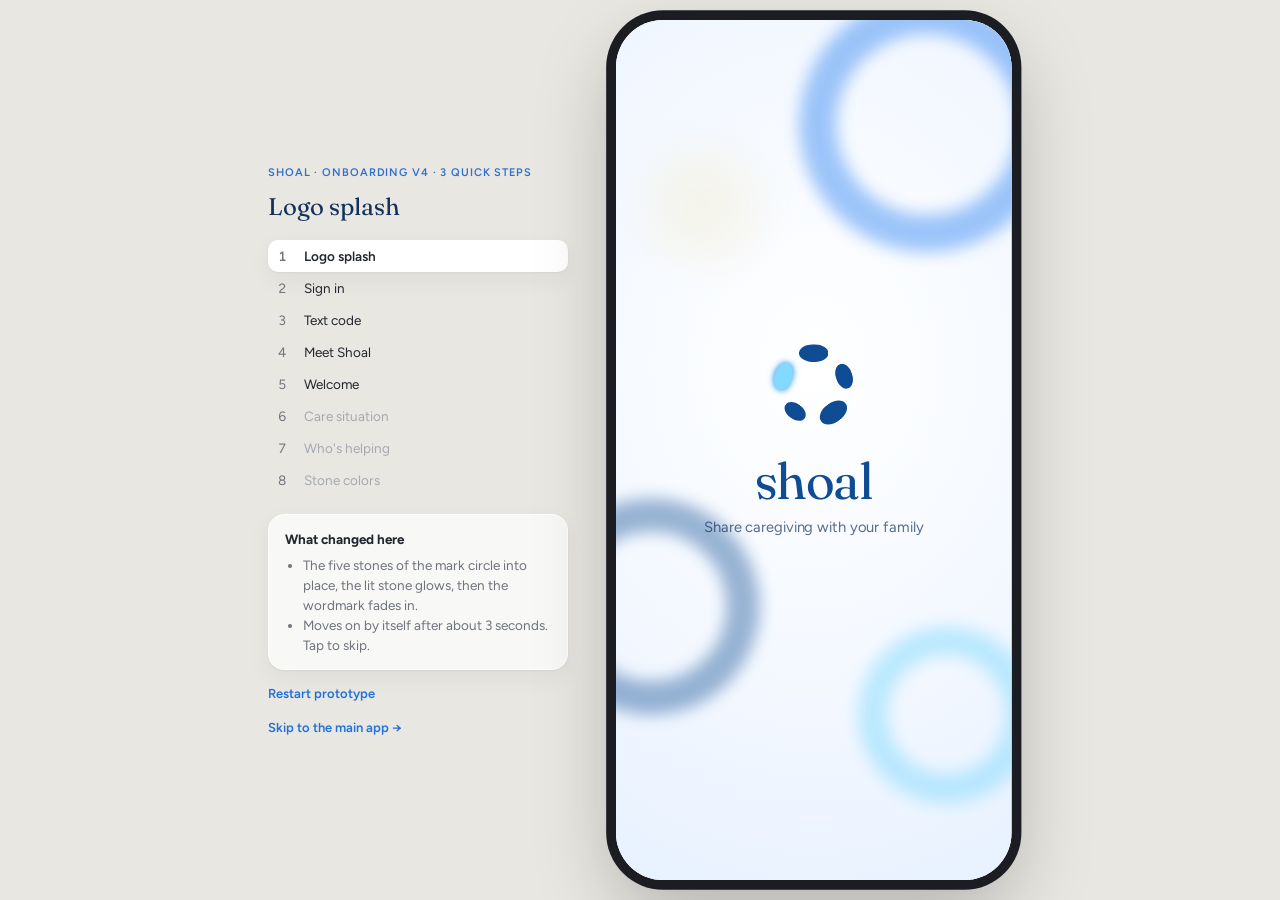
==== index.html @ e831f319 "Micro-interactions: liquid tab blob, directional tab slides, swipe right to finish a task, springy s" ====
<!doctype html>
<html lang="en">
<head>
<meta charset="utf-8">
<meta name="viewport" content="width=device-width, initial-scale=1, viewport-fit=cover">
<title>Shoal</title>
<meta name="description" content="Shoal: a shared caregiving plan for families. Clickable prototype.">
<meta name="theme-color" content="#13315d">
<link rel="icon" type="image/svg+xml" href="assets/brand/mark-lit.svg">
<link rel="preconnect" href="https://fonts.googleapis.com">
<link rel="preconnect" href="https://fonts.gstatic.com" crossorigin>
<link href="https://fonts.googleapis.com/css2?family=Figtree:wght@400;500;600;700&family=Fraunces:ital,opsz,wght,SOFT,WONK@0,9..144,300..400,0,1;1,9..144,300..400,0,1&display=swap" rel="stylesheet">
<link rel="stylesheet" href="styles.css">
</head>
<body>
  <div class="stage">
    <aside class="notes" id="notes"></aside>
    <div class="phone-wrap" id="phoneWrap">
      <div class="phone" id="phone">
        <div class="glow" aria-hidden="true">
          <img class="glow-top" src="assets/glow-top.svg" alt="">
          <img class="glow-bottom" src="assets/glow-bottom.svg" alt="">
        </div>
        <div class="statusbar" aria-hidden="true">
          <span class="time">9:41</span>
          <img src="assets/status.svg" alt="">
        </div>
        <main id="screen" class="screen"></main>
        <div id="sheet" class="sheet-layer"></div>
        <div id="tour" class="tour-layer"></div>
        <div id="toast" class="toast" role="status"></div>
      </div>
    </div>
  </div>
  <script src="app.js"></script>
  <script src="main-app.js"></script>
  <script src="start.js"></script>
  <script src="roles.js"></script>
  <script src="invite.js"></script>
  <script src="people.js"></script>
  <script src="colors.js"></script>
  <script src="kit.js"></script>
  <script src="home.js"></script>
  <script src="motion.js"></script>
  <script src="tour.js"></script>
</body>
</html>
---- styles.css ----
:root {
  --navy: #13315d;
  --muted: #6e737c;
  --ink: #22262e;
  --blue: #2070d9;
  --blue-label: #2f6fcb;
  --blue-tint: rgba(32, 112, 217, 0.1);
  --blue-track: rgba(32, 112, 217, 0.18);
  --line: rgba(227, 225, 220, 0.8);
  --dash: #b9c2cc;
  --amber: #c98a1b;
  --amber-tint: rgba(232, 170, 60, 0.14);
  --alert: #c4442f;
  --alert-tint: rgba(196, 68, 47, 0.1);
  --thanks: #7357c4;
  --focus: 0 0 0 3px rgba(32, 112, 217, 0.35);
  --card-shadow: 0 8px 24px rgba(33, 38, 46, 0.05), 0 1px 2px rgba(33, 38, 46, 0.05);
  --chip-shadow: 0 8px 24px -4px rgba(33, 38, 46, 0.05), 0 1px 2px rgba(33, 38, 46, 0.05);
  --btn-shadow: 0 6px 8px rgba(32, 112, 217, 0.28);
  --check-shadow: 0 6px 16px -4px rgba(32, 112, 217, 0.28);
}

* { box-sizing: border-box; }
html, body { margin: 0; height: 100%; }
body {
  font-family: "Figtree", system-ui, sans-serif;
  color: var(--ink);
  background: #e9e7e2;
  -webkit-font-smoothing: antialiased;
}
button { font: inherit; color: inherit; background: none; border: 0; padding: 0; cursor: pointer; }
input { font: inherit; color: inherit; }

/* ---------- Stage (desktop frame + notes) ---------- */
.stage {
  min-height: 100%;
  display: flex;
  align-items: center;
  justify-content: center;
  gap: 48px;
  padding: 20px;
}
.phone-wrap { flex: none; }
.phone {
  position: relative;
  width: 402px;
  height: 874px;
  border-radius: 48px;
  overflow: hidden;
  transform-origin: top left;
  background:
    linear-gradient(180deg, #ecf4ff 0%, #fbf7f0 19.231%, #ffffff 65.385%, #f0f7ff 100%),
    linear-gradient(180deg, #f7f6f3 0%, #efeeea 100%);
  box-shadow: 0 0 0 10px #1b1d22, 0 30px 80px rgba(0, 0, 0, 0.25);
}
.notes {
  width: 300px;
  font-size: 13.5px;
  line-height: 20px;
  color: var(--muted);
}
.notes h2 {
  font-family: "Fraunces", serif;
  font-variation-settings: "SOFT" 0, "WONK" 1;
  font-weight: 400;
  color: var(--navy);
  font-size: 24px;
  line-height: 30px;
  margin: 0 0 4px;
}
.notes .eyebrow { margin-top: 0; }
.notes ol { padding: 0; margin: 18px 0; list-style: none; counter-reset: s; }
.notes li { counter-increment: s; }
.notes li button {
  display: flex; gap: 10px; width: 100%; text-align: left;
  padding: 6px 10px; border-radius: 10px; color: var(--ink);
}
.notes li button::before { content: counter(s); color: var(--muted); width: 16px; font-variant-numeric: tabular-nums; }
.notes li button:hover { background: rgba(255, 255, 255, 0.6); }
.notes li button[aria-current="true"] { background: #fff; font-weight: 600; box-shadow: var(--card-shadow); }
.notes li button:disabled { color: #a5a9b0; cursor: default; }
.notes .why {
  background: rgba(255, 255, 255, 0.7);
  border: 1px solid #fff;
  border-radius: 16px;
  padding: 14px 16px;
  box-shadow: var(--card-shadow);
}
.notes .why strong { color: var(--ink); display: block; margin-bottom: 4px; }
.notes .why ul { margin: 6px 0 0; padding-left: 18px; }
.notes .reset { margin-top: 14px; color: var(--blue); font-weight: 600; font-size: 13px; }

@media (max-width: 860px) {
  .notes { display: none; }
}
@media (max-width: 500px) {
  body { background: #fff; }
  .stage { padding: 0; display: block; }
  .phone { width: 100vw; height: 100dvh; border-radius: 0; box-shadow: none; transform: none !important; }
  .phone-wrap { width: auto !important; height: auto !important; }
}

/* ---------- Phone chrome ---------- */
.glow { position: absolute; inset: 0; overflow: hidden; pointer-events: none; }
.glow img { position: absolute; width: 794px; height: 563px; }
.glow-top { left: -215px; top: -342px; }
.glow-bottom { left: -205px; top: 350px; }
.statusbar {
  position: absolute; top: 0; left: 0; right: 0; height: 48px; z-index: 5; pointer-events: none;
}
.statusbar .time { position: absolute; left: 32px; top: 16px; font-weight: 600; font-size: 16px; }
.statusbar img { position: absolute; left: 310px; top: 20px; width: 66px; height: 12.6px; }

.screen { position: absolute; inset: 0; display: flex; flex-direction: column; }
.screen.enter-fwd { animation: inR 0.42s cubic-bezier(.22, 1, .36, 1); }
.screen.enter-back { animation: inL 0.42s cubic-bezier(.22, 1, .36, 1); }
@keyframes inR { from { opacity: 0; transform: translateX(36px) scale(0.985); } }
@keyframes inL { from { opacity: 0; transform: translateX(-36px) scale(0.985); } }
/* Tabs: a shorter slide toward the tab you tapped. The tab bar itself stays put. */
.screen.enter-tabR > :not(.tabbar, .home2), .screen.enter-tabR > .home2 > :not(.tabbar) { animation: tabIn 0.4s cubic-bezier(.22, 1, .36, 1); --sx: 22px; }
.screen.enter-tabL > :not(.tabbar, .home2), .screen.enter-tabL > .home2 > :not(.tabbar) { animation: tabIn 0.4s cubic-bezier(.22, 1, .36, 1); --sx: -22px; }
@keyframes tabIn { from { opacity: 0; transform: translateX(var(--sx)); } }

.topbar { position: relative; height: 96px; flex: none; }
.topbar .back { position: absolute; left: 10px; top: 50px; width: 44px; height: 44px; }
.topbar .back img { width: 44px; height: 44px; display: block; }
.topbar .progress { position: absolute; left: 60px; top: 70px; display: flex; gap: 6px; }
.topbar .progress span { width: 26px; height: 4px; border-radius: 2px; background: var(--blue-track); transition: background 0.3s; }
.topbar .progress span.on { background: var(--blue); }
.topbar .skip { position: absolute; right: 14px; top: 48px; height: 44px; padding: 4px 6px; font-weight: 500; font-size: 14px; color: var(--muted); }

.content {
  flex: 1;
  overflow-y: auto;
  padding: 8px 24px 24px;
  scrollbar-width: none;
}
.content::-webkit-scrollbar { display: none; }
.content.no-top { padding-top: 104px; }

.footer {
  flex: none;
  padding: 12px 24px 8px;
  display: flex;
  flex-direction: column;
  align-items: center;
  background: linear-gradient(180deg, rgba(240, 247, 255, 0) 0%, rgba(240, 247, 255, 0.92) 30%);
}
.btn-primary {
  width: 100%; height: 52px; border-radius: 26px;
  background: var(--blue); color: #fff;
  font-weight: 600; font-size: 15.5px;
  filter: drop-shadow(0 6px 8px rgba(32, 112, 217, 0.28));
  transition: transform 0.12s, opacity 0.2s;
}
.btn-primary:active { transform: scale(0.98); }
.btn-primary:disabled { opacity: 0.45; filter: none; cursor: default; }
.btn-text { height: 44px; padding: 6px 12px; font-weight: 500; font-size: 14px; color: var(--muted); }

/* ---------- Type ---------- */
.eyebrow {
  font-weight: 600; font-size: 11px; letter-spacing: 0.88px; text-transform: uppercase;
  color: var(--blue-label); margin: 0 0 9px;
}
.eyebrow.grey { color: var(--muted); margin: 0; }
.title {
  font-family: "Fraunces", serif;
  font-variation-settings: "SOFT" 0, "WONK" 1;
  font-weight: 400;
  font-size: 32px; line-height: 37px; letter-spacing: -0.6px;
  text-wrap: balance;
  color: var(--navy);
  margin: 0;
}
.title.xl { font-size: 34px; line-height: 40px; letter-spacing: -0.34px; }
.sub { font-size: 15px; line-height: 22px; color: var(--muted); margin: 8px 0 18px; max-width: 34em; text-wrap: pretty; }
.sub.lock { display: flex; align-items: center; gap: 6px; }
.label { font-weight: 500; font-size: 15px; margin: 22px 0 10px; display: flex; justify-content: space-between; align-items: center; }
.label:first-child { margin-top: 4px; }
.small { font-size: 13px; line-height: 19px; color: var(--muted); }
.private { display: inline-flex; align-items: center; gap: 4px; font-size: 13px; font-weight: 500; color: var(--muted); }
.private img { width: 14px; height: 14px; }
.group-head { display: flex; justify-content: space-between; align-items: baseline; margin: 22px 0 10px; }
.group-head:first-of-type { margin-top: 4px; }
.group-head .count { font-weight: 500; font-size: 13px; color: var(--muted); }

/* ---------- Surfaces ---------- */
.card {
  background: rgba(255, 255, 255, 0.6);
  border: 1px solid #fff;
  border-radius: 22px;
  box-shadow: var(--card-shadow);
}
.card.r20 { border-radius: 20px; }

.option {
  position: relative;
  display: flex; align-items: center; gap: 12px;
  width: 100%; min-height: 70px; text-align: left;
  padding: 14px 16px 14px 17px; margin-bottom: 10px;
  background: rgba(255, 255, 255, 0.55);
  border: 1px solid #fff;
  border-radius: 18px;
  box-shadow: var(--card-shadow);
  transition: background 0.15s, border-color 0.15s;
}
.option .txt { flex: 1; }
.option .t { font-weight: 500; font-size: 15.5px; display: block; }
.option .d { font-size: 13px; color: var(--muted); display: block; margin-top: 4px; }
.option.on { background: rgba(255, 255, 255, 0.85); border: 1.5px solid var(--blue); padding: 13.5px 15.5px 13.5px 16.5px; }
.option.on .t { font-weight: 600; }
.option.tile { min-height: 56px; justify-content: center; text-align: center; padding: 10px; }
.option.tile.on { padding: 9.5px; }

.check {
  flex: none; width: 22px; height: 22px; border-radius: 11px;
  display: grid; place-items: center;
}
.check.on { background: var(--blue); box-shadow: var(--check-shadow); }
.check.on img { width: 12px; height: 10px; }
.check.off img { width: 22px; height: 22px; display: block; }

.chips { display: flex; flex-wrap: wrap; gap: 8px; }
.chip {
  display: inline-flex; align-items: center; gap: 6px;
  padding: 9px 14px; border-radius: 19px;
  background: rgba(255, 255, 255, 0.55); border: 1px solid #fff;
  box-shadow: var(--chip-shadow);
  font-weight: 500; font-size: 14px;
}
.chip.on { background: rgba(255, 255, 255, 0.85); border: 1.5px solid var(--blue); padding: 8.5px 13.5px; font-weight: 600; box-shadow: none; }
.chip.on img { width: 14px; height: 11px; }
.chip.add { background: rgba(255, 255, 255, 0.25); border: 1.2px dashed var(--dash); box-shadow: none; font-weight: 400; color: var(--muted); }
.chip.add img { width: 12px; height: 12px; }

.write-own {
  display: flex; align-items: center; gap: 10px;
  width: 100%; height: 52px; padding: 0 17px;
  background: rgba(255, 255, 255, 0.25);
  border: 1.2px dashed var(--dash);
  border-radius: 18px;
  font-size: 14.5px; color: var(--muted);
  margin-top: 10px;
}
.write-own img { width: 12px; height: 12px; }
.write-own input {
  flex: 1; border: 0; background: transparent; outline: none; font-size: 15px; color: var(--ink);
}
.write-own .go { font-weight: 600; font-size: 14px; color: var(--blue); }
.write-own.editing { border-style: solid; border-color: var(--blue); background: rgba(255, 255, 255, 0.85); }

.badge {
  display: inline-flex; align-items: center;
  padding: 6px 12px; border-radius: 16px;
  background: var(--blue-tint); color: var(--blue-label);
  font-weight: 500; font-size: 13px; white-space: nowrap;
}
.badge.caps { font-weight: 600; font-size: 11px; letter-spacing: 0.66px; text-transform: uppercase; }
.badge.amber { background: var(--amber-tint); color: #8a5a07; }

.avatar { flex: none; width: 40px; height: 40px; border-radius: 50%; border: 1.5px solid #fff; overflow: hidden; background: #dfe8f3; display: grid; place-items: center; font-weight: 600; color: var(--navy); font-size: 14px; }
.avatar img { width: 100%; height: 100%; object-fit: cover; display: block; }
.avatar.s36 { width: 36px; height: 36px; }
.avatar.s20 { width: 20px; height: 20px; border-width: 1px; font-size: 9px; }

.stone { display: block; width: 28px; height: 22px; margin: -5px -5px; }

/* ---------- Welcome ---------- */
.hero { padding: 12px 6px 30px; margin: 26px 0 30px; position: relative; }
.jars-illus { position: relative; display: flex; justify-content: center; margin: 0 auto; }
.jars-illus .glassbox .gem { animation: none; }

.path {
  position: relative; display: flex; align-items: center; gap: 16px;
  width: 100%; min-height: 96px; padding: 18px 44px 18px 16px; text-align: left;
  border-radius: 22px; box-shadow: var(--card-shadow);
  background: rgba(255, 255, 255, 0.6); border: 1px solid #fff;
  margin-bottom: 14px;
}
.path.rec { background: rgba(255, 255, 255, 0.85); border: 1.5px solid #c1dfff; }
.path .ico { flex: none; width: 44px; height: 44px; border-radius: 22px; background: var(--blue-tint); display: grid; place-items: center; }
.path .ico img { display: block; }
.path .t { font-weight: 600; font-size: 17px; display: block; }
.path .d { font-size: 13.5px; line-height: 19px; color: var(--muted); display: block; margin-top: 4px; }
.path .chev { position: absolute; right: 22px; top: 50%; margin-top: -6px; width: 7px; height: 12px; }
.path-badge { position: absolute; left: 20px; top: -11px; z-index: 1; background: var(--blue); color: #fff; padding: 5px 10px; box-shadow: 0 2px 6px rgba(32, 112, 217, 0.25); }
.foot-note { text-align: center; margin-top: 44px; }
.skip-onboarding { display: block; margin: 10px auto 0; padding: 6px 12px; font-size: 12px; font-weight: 500; color: var(--muted); text-decoration: underline; text-underline-offset: 2px; }

/* ---------- Task checklist ---------- */
.list { padding: 0 16px 0 15px; }
.row {
  display: flex; align-items: center; gap: 12px; width: 100%; text-align: left;
  padding: 12px 0 12px; min-height: 48px; position: relative;
}
.row + .row::before { content: ""; position: absolute; left: 34px; right: 0; top: 0; height: 1px; background: var(--line); }
.row .name { flex: 1; font-weight: 500; font-size: 15px; }
.row.on .name { font-weight: 600; }
.row .tag { display: block; font-size: 12px; font-weight: 500; color: var(--blue-label); margin-top: 2px; }
.weight {
  display: inline-flex; align-items: center; gap: 3px;
  padding: 4px 8px; border-radius: 10px; background: rgba(110, 115, 124, 0.08);
  font-size: 11.5px; font-weight: 600; color: var(--muted);
}
.weight i { width: 5px; height: 5px; border-radius: 3px; background: var(--dash); display: block; }
.weight i.f { background: var(--navy); }
.collapsed { display: flex; justify-content: space-between; align-items: center; width: 100%; height: 48px; padding: 0 17px 0 15px; font-weight: 500; font-size: 15px; color: var(--muted); text-align: left; }
.collapsed img { width: 7px; height: 12px; transition: transform 0.2s; }
.pebble-note { display: flex; gap: 12px; align-items: center; padding: 12px 14px; margin-bottom: 4px; }
.pebble-note img { width: 36px; height: 36px; flex: none; }

/* condition */
.cond-name { display: flex; align-items: center; gap: 10px; padding: 0 16px; height: 56px; margin-bottom: 4px; }
.cond-name input { flex: 1; border: 0; background: transparent; outline: none; font-size: 16px; font-weight: 600; }
.cond-name span { font-size: 13px; color: var(--muted); }

/* ---------- Dates ---------- */
.date-row { display: flex; align-items: center; gap: 10px; width: 100%; text-align: left; padding: 15px 18px; min-height: 72px; position: relative; }
.date-row + .date-row::before { content: ""; position: absolute; left: 18px; right: 18px; top: 0; height: 1px; background: var(--line); }
.date-row .main { flex: 1; min-width: 0; }
.date-row .n { font-weight: 600; font-size: 15.5px; display: block; }
.date-row .m { font-size: 13px; color: var(--muted); display: flex; align-items: center; gap: 6px; margin-top: 6px; }
.date-row .chev { width: 7px; height: 12px; }
.info { display: flex; gap: 10px; padding: 14px 18px; align-items: flex-start; }
.info img { width: 14px; height: 14px; margin-top: 3px; flex: none; }

/* ---------- People ---------- */
.person { display: flex; align-items: center; gap: 14px; padding: 13px 16px 13px 15px; position: relative; }
.person + .person::before { content: ""; position: absolute; left: 69px; right: 16px; top: 0; height: 1px; background: var(--line); }
.person .main { flex: 1; }
.person .n { font-weight: 600; font-size: 15.5px; display: block; }
.person .m { font-size: 13px; color: var(--muted); display: block; margin-top: 4px; }
.seg { display: inline-flex; background: rgba(110, 115, 124, 0.1); border-radius: 12px; padding: 2px; }
.seg button { padding: 5px 10px; border-radius: 10px; font-size: 12.5px; font-weight: 600; color: var(--muted); }
.seg button.on { background: #fff; color: var(--ink); box-shadow: 0 1px 2px rgba(0,0,0,.08); }

/* ---------- Calendar connect ---------- */
.cal-opt { display: flex; align-items: center; gap: 14px; width: 100%; text-align: left; padding: 15px 18px; position: relative; }
.cal-opt + .cal-opt::before { content: ""; position: absolute; left: 18px; right: 18px; top: 0; height: 1px; background: var(--line); }
.cal-opt .ic { flex: none; width: 40px; height: 40px; border-radius: 10px; background: #fff; box-shadow: 0 1px 3px rgba(33, 38, 46, 0.12); display: grid; place-items: center; }
.cal-opt .ic img { width: 26px; height: 26px; object-fit: contain; }
.cal-opt .main { flex: 1; }
.cal-opt .n { font-weight: 600; font-size: 15.5px; display: block; }
.cal-opt .m { font-size: 13px; color: var(--muted); display: block; margin-top: 3px; }
.cal-opt .go { font-weight: 600; font-size: 14px; color: var(--blue); }
.cal-opt.on .go { color: var(--blue-label); display: inline-flex; align-items: center; gap: 4px; }

/* ---------- Availability (one day at a time) ---------- */
.day-tabs { display: grid; grid-template-columns: repeat(7, 1fr); gap: 5px; margin-bottom: 12px; }
.day-tabs button { height: 56px; border-radius: 14px; background: rgba(255, 255, 255, 0.6); box-shadow: var(--chip-shadow); display: flex; flex-direction: column; align-items: center; justify-content: center; gap: 2px; font-weight: 600; font-size: 13.5px; color: var(--ink); }
.day-tabs button small { font-size: 11.5px; font-weight: 500; color: var(--muted); }
.day-tabs button.has small { color: var(--blue-label); font-weight: 600; }
.day-tabs button.on { background: var(--navy); color: #fff; box-shadow: none; }
.day-tabs button.on small { color: rgba(255, 255, 255, 0.85); }
.focus-day { padding: 16px; }
.fd-head { display: flex; align-items: baseline; justify-content: space-between; margin-bottom: 4px; }
.fd-head b { font-family: "Fraunces", serif; font-variation-settings: "SOFT" 0, "WONK" 1; font-weight: 400; font-size: 22px; color: var(--navy); }
.fd-part { margin-top: 14px; }
.fd-part-head { display: flex; justify-content: space-between; align-items: center; font-weight: 600; font-size: 14px; margin-bottom: 8px; }
.slots { display: grid; grid-template-columns: repeat(3, 1fr); gap: 8px; }
.slot { height: 46px; border-radius: 12px; background: rgba(255, 255, 255, 0.7); border: 1.2px solid var(--line); font-size: 15px; font-weight: 600; color: var(--ink); display: flex; flex-direction: column; align-items: center; justify-content: center; font-variant-numeric: tabular-nums; }
.slot.on { background: var(--blue); border-color: var(--blue); color: #fff; box-shadow: var(--check-shadow); }
.slot.busy { color: var(--muted); font-weight: 500; font-size: 13.5px; background: repeating-linear-gradient(135deg, rgba(110, 115, 124, 0.12) 0 4px, rgba(110, 115, 124, 0.04) 4px 8px); }
.slot small { font-size: 10.5px; }
.fd-copy { display: flex; align-items: center; gap: 8px; flex-wrap: wrap; margin-top: 16px; padding-top: 14px; border-top: 1px solid var(--line); }
.fd-copy .small { margin-right: 2px; }
.fd-copy .chip { padding: 7px 12px; font-size: 13.5px; }
.ranges { padding: 4px 16px; }
.ranges button { display: flex; gap: 12px; width: 100%; padding: 10px 0; font-size: 14px; text-align: left; }
.ranges button + button { border-top: 1px solid var(--line); }
.ranges b { width: 34px; flex: none; font-weight: 600; }
.ranges span.none { color: var(--muted); }

/* ---------- Task tabs ---------- */
.tabs { display: flex; gap: 8px; overflow-x: auto; margin: 6px -20px 0; padding: 8px 20px 10px; scrollbar-width: none; position: sticky; top: -1px; z-index: 2; background: rgba(248, 249, 250, 0.82); -webkit-backdrop-filter: blur(14px); backdrop-filter: blur(14px); }
.tabs::-webkit-scrollbar { display: none; }
.tabs button { flex: none; display: inline-flex; align-items: center; gap: 6px; height: 36px; padding: 0 14px; border-radius: 18px; background: rgba(255, 255, 255, 0.6); box-shadow: var(--chip-shadow); font-weight: 500; font-size: 14px; color: var(--ink); white-space: nowrap; }
.tabs button b { min-width: 18px; height: 18px; padding: 0 5px; border-radius: 9px; background: var(--blue-tint); color: var(--blue-label); font-size: 11.5px; font-weight: 700; display: grid; place-items: center; }
.tabs button.on { background: var(--navy); color: #fff; font-weight: 600; box-shadow: none; }
.tabs button.on b { background: rgba(255, 255, 255, 0.22); color: #fff; }
.next-tab { display: flex; align-items: center; justify-content: center; gap: 8px; width: 100%; margin-top: 14px; height: 44px; font-weight: 600; font-size: 14.5px; color: var(--blue); }
.next-tab img { width: 7px; height: 12px; }

.week-total { display: flex; justify-content: space-between; align-items: center; gap: 10px; padding: 6px 4px 4px; }
.week-total b { font-size: 15px; white-space: nowrap; }

/* ---------- Date sheet ---------- */
.badge.wrap { white-space: normal; text-align: right; max-width: 132px; line-height: 17px; }
.cal { margin-top: 6px; }
.cal-head { display: flex; align-items: center; justify-content: space-between; margin-bottom: 6px; }
.cal-head b { font-weight: 600; font-size: 15px; }
.cal-head button { width: 36px; height: 36px; display: grid; place-items: center; border-radius: 18px; }
.cal-head button img { width: 7px; height: 12px; }
.cal-head button:disabled { opacity: 0.3; }
.cal-grid { display: grid; grid-template-columns: repeat(7, 1fr); row-gap: 2px; text-align: center; }
.cal-grid i { font-style: normal; font-size: 11.5px; font-weight: 600; color: var(--muted); padding: 2px 0 6px; }
.cal-grid button { height: 36px; width: 36px; margin: 0 auto; border-radius: 18px; font-size: 14.5px; font-variant-numeric: tabular-nums; color: var(--ink); }
.cal-grid button:disabled { color: #c3c6cb; }
.cal-grid button.today { box-shadow: inset 0 0 0 1.5px var(--blue-track); font-weight: 600; }
.cal-grid button.on { background: var(--blue); color: #fff; font-weight: 600; box-shadow: var(--check-shadow); }
.day-pick { display: grid; grid-template-columns: repeat(7, 1fr); gap: 6px; margin-top: 8px; }
.day-pick button { height: 52px; border-radius: 14px; background: rgba(255, 255, 255, 0.6); box-shadow: var(--chip-shadow); display: flex; flex-direction: column; align-items: center; justify-content: center; font-weight: 600; font-size: 15px; color: var(--ink); }
.day-pick button small { font-size: 10px; font-weight: 500; color: var(--muted); margin-top: 1px; }
.day-pick button.on { background: var(--blue); color: #fff; box-shadow: var(--check-shadow); }
.day-pick button.on small { color: rgba(255, 255, 255, 0.8); }
.sheet .label .linkish, .sheet .label .small { font-weight: 500; }
.time-input { display: inline-flex; align-items: center; height: 38px; padding: 0 12px; border-radius: 19px; border: 1.2px dashed var(--dash); background: rgba(255, 255, 255, 0.25); }
.time-input.on { border: 1.5px solid var(--blue); background: rgba(255, 255, 255, 0.85); }
.time-input input { border: 0; background: transparent; font: inherit; font-size: 14px; font-weight: 600; color: var(--ink); outline: none; }
.sheet { max-height: calc(100% - 40px); overflow-y: auto; }

.linkish { color: var(--blue); font-weight: 600; font-size: 13px; }

/* ---------- Split ---------- */
.loads { padding: 14px 16px; margin-bottom: 14px; position: sticky; top: 0; z-index: 3; background: rgba(252, 252, 250, 0.94); -webkit-backdrop-filter: blur(14px); backdrop-filter: blur(14px); }
.load { display: grid; grid-template-columns: 20px 44px 1fr auto; align-items: center; gap: 8px; padding: 5px 0; font-size: 13px; }
.load .bar { height: 6px; border-radius: 3px; background: var(--blue-track); overflow: hidden; }
.load .bar i { display: block; height: 100%; background: var(--blue); border-radius: 3px; transition: width 0.35s; }
.load.over .bar i { background: var(--amber); }
.load .v { color: var(--muted); font-variant-numeric: tabular-nums; }
.load .who { font-weight: 600; }
.task-card { padding: 14px 16px 12px 17px; margin-bottom: 12px; }
.task-card .head { display: flex; align-items: center; gap: 10px; }
.task-card .head .n { font-weight: 600; font-size: 15.5px; flex: 1; }
.task-card .meta { font-size: 13px; color: var(--muted); margin: 4px 0 10px 38px; }
.pickers { display: flex; justify-content: space-between; padding: 0 2px; }
.pick { display: flex; flex-direction: column; align-items: center; gap: 6px; width: 52px; font-size: 13px; font-weight: 500; color: var(--muted); }
.pick .ringwrap { position: relative; width: 44px; height: 44px; display: grid; place-items: center; }
.pick .ringwrap .ring { position: absolute; inset: 0; width: 44px; height: 44px; opacity: 0; transition: opacity 0.15s; }
.pick.on { color: var(--blue); font-weight: 600; }
.pick.on .ring { opacity: 1; }
.pick .none { width: 36px; height: 36px; display: block; }
.helpcard { padding: 14px 16px; margin-bottom: 12px; border: 1.5px dashed var(--dash); background: rgba(255,255,255,.45); }
.helpcard .chips { margin-top: 10px; }
.btn-soft { display: inline-flex; align-items: center; gap: 8px; height: 40px; padding: 0 16px; border-radius: 20px; background: var(--blue-tint); color: var(--blue); font-weight: 600; font-size: 14px; }
.btn-soft img { width: 22px; height: 22px; }

/* ---------- Review ---------- */
.shelf { padding: 18px 4px 12px; margin: 6px 0 16px; }
.shelf-jars { display: flex; justify-content: center; gap: 0 1px; flex-wrap: wrap; }
.rjar { position: relative; width: 84.26px; display: flex; flex-direction: column; align-items: center; }
.rjar .glassbox { position: relative; width: 84.26px; height: 122.38px; }
.rjar .glassbox > img.glass { position: absolute; inset: 0; width: 100%; height: 100%; object-position: bottom; pointer-events: none; }
.rjar .who { font-size: 13px; font-weight: 600; margin-top: 4px; }
.rjar .cnt { font-size: 12px; color: var(--muted); }
.pebble-btn { position: absolute; width: 36px; height: 28px; padding: 0; animation: drop 0.5s cubic-bezier(.3, 1.4, .5, 1) backwards; }
.pebble-btn img { width: 36px; height: 28px; display: block; }
.pebble-btn.pulse img { animation: pulse 0.6s ease-in-out 4; }
@keyframes drop { from { transform: translateY(-60px); opacity: 0; } }
@keyframes pulse { 50% { filter: drop-shadow(0 0 6px #4aa3ff) brightness(1.15); transform: scale(1.25); } }
.loose { display: flex; align-items: center; gap: 10px; justify-content: center; margin-top: 12px; font-size: 13px; color: var(--muted); }
.loose .pebble-btn { position: relative; }
.legend { display: flex; justify-content: center; gap: 16px; font-size: 12px; color: var(--muted); margin-top: 6px; }
.legend span { display: inline-flex; align-items: center; gap: 2px; }
.legend img { width: 22px; height: 17px; }

/* ---------- Sheet + toast ---------- */
.sheet-layer { position: absolute; inset: 0; z-index: 20; pointer-events: none; }
.sheet-layer.open { pointer-events: auto; }
.scrim { position: absolute; inset: 0; background: rgba(19, 49, 93, 0.18); opacity: 0; transition: opacity 0.2s; }
.sheet-layer.open .scrim { opacity: 1; }
.sheet {
  position: absolute; left: 0; right: 0; bottom: 0;
  background: #fbfaf7; border-radius: 28px 28px 0 0;
  padding: 10px 24px 30px;
  transform: translateY(100%); transition: transform 0.28s cubic-bezier(.2, .8, .2, 1);
  box-shadow: 0 -10px 40px rgba(33, 38, 46, 0.12);
}
.sheet-layer.open .sheet { transform: none; }
.sheet .grab { width: 36px; height: 5px; border-radius: 3px; background: #d8d6d0; margin: 0 auto 16px; }
.sheet h3 { font-family: "Fraunces", serif; font-variation-settings: "SOFT" 0, "WONK" 1; font-weight: 400; color: var(--navy); font-size: 24px; margin: 0 0 4px; }
.sheet .row-opts { display: flex; gap: 8px; flex-wrap: wrap; margin: 8px 0 4px; }
.sheet .btn-primary { margin-top: 22px; }
.sheet .actions { display: flex; gap: 10px; margin-top: 16px; }
.sheet .actions .btn-soft { flex: 1; justify-content: center; }

.toast {
  position: absolute; left: 50%; top: 52px; z-index: 30;
  transform: translate(-50%, -12px); opacity: 0; pointer-events: none;
  background: var(--navy); color: #fff; font-size: 14px; font-weight: 500;
  padding: 10px 16px; border-radius: 20px; max-width: 330px; text-align: center;
  transition: opacity 0.2s, transform 0.2s;
}
.toast.show { opacity: 1; transform: translate(-50%, 0); }

@media (prefers-reduced-motion: reduce) {
  *, *::before, *::after { animation: none !important; transition: none !important; }
}
.row .tag.kid { color: #3f8a5a; }

/* ---------- Due-date calendar ---------- */
.dv-bar { display: flex; align-items: center; justify-content: space-between; margin: 0 0 10px; }
.legend-mini { display: inline-flex; align-items: center; gap: 6px; font-size: 12px; color: var(--muted); }
.legend-mini i { width: 10px; height: 10px; border-radius: 3px; margin-left: 6px; }
.legend-mini i.once, .tpill.once { background: var(--amber-tint); }
.legend-mini i.repeat, .tpill.repeat { background: var(--blue-tint); }
.week-list { padding: 4px 0; }
.wl-day { display: flex; gap: 12px; padding: 10px 16px; position: relative; min-height: 52px; align-items: flex-start; }
.wl-day + .wl-day::before { content: ""; position: absolute; left: 16px; right: 16px; top: 0; height: 1px; background: var(--line); }
.wl-date { flex: none; width: 34px; display: flex; flex-direction: column; align-items: center; font-size: 17px; font-weight: 600; font-variant-numeric: tabular-nums; padding-top: 2px; }
.wl-date b { font-size: 11px; font-weight: 600; color: var(--muted); text-transform: uppercase; letter-spacing: 0.4px; }
.wl-day.today .wl-date { color: var(--blue); }
.wl-day.today .wl-date b { color: var(--blue); }
.wl-items { flex: 1; display: flex; flex-wrap: wrap; gap: 6px; align-items: center; min-height: 32px; }
.tpill { display: inline-flex; align-items: center; gap: 6px; padding: 7px 11px; border-radius: 12px; font-size: 13.5px; font-weight: 600; color: var(--ink); text-align: left; }
.tpill.once { color: #7a4f06; }
.tpill.repeat { color: var(--blue-label); }
.tpill small { font-weight: 500; opacity: 0.8; font-size: 12px; }
.month { padding: 12px 12px 10px; }
.month-grid button { height: 42px; width: 40px; display: flex; flex-direction: column; align-items: center; justify-content: center; gap: 3px; }
.month-grid .dots { display: flex; gap: 2px; height: 4px; }
.month-grid .dots i { width: 4px; height: 4px; border-radius: 2px; background: var(--blue); }
.month-grid button.on { border-radius: 14px; }
.month-grid button.on .dots i { background: #fff; }
.dv-bar + .cal-head { margin-bottom: 8px; }
.month-grid button.past { color: #c3c6cb; }

/* =================== Main app =================== */
.screen.enter-fade { animation: fadeIn 0.22s ease-out; }
@keyframes fadeIn { from { opacity: 0; } }
.notes .reset { display: block; }
.center { text-align: center; }
.title.center { margin-top: 18px; }
.left { text-align: left; align-self: stretch; }

/* ---------- Stones (CSS glow) ---------- */
.gem {
  --hi: #ffffff; --mid: #eef1f5; --lo: #cfd5dd; --glow: rgba(255, 255, 255, 0.95);
  position: relative; display: inline-block; flex: none;
  width: 30px; height: 22px;
  border-radius: 50% 50% 46% 46% / 60% 60% 40% 40%;
  background: radial-gradient(ellipse at 38% 28%, var(--hi) 0, var(--mid) 42%, var(--lo) 100%);
  box-shadow: 0 0 9px 2px var(--glow), inset 0 -3px 5px rgba(19, 49, 93, 0.07);
}
.gem.urgent { --hi: #fff5d6; --mid: #f6d27c; --lo: #d9a23a; --glow: rgba(246, 196, 92, 0.6); }
.gem.progress { --hi: #ffffff; --mid: #d3e9fc; --lo: #98c4ec; --glow: rgba(140, 196, 246, 0.55); }
.gem.open { --glow: rgba(255, 255, 255, 1); box-shadow: 0 0 9px 2px var(--glow), 0 2px 5px rgba(33, 38, 46, 0.12), inset 0 -3px 5px rgba(19, 49, 93, 0.07); }
.gem.done { --hi: #ececec; --mid: #cfcfcf; --lo: #a9abae; --glow: transparent; box-shadow: inset 0 -3px 5px rgba(19, 49, 93, 0.1); }
.gem.dark { --hi: #ffffff; --mid: #a9bdd6; --lo: #41546e; }
.gem.dark.urgent { --hi: #ffe9a8; --mid: #d9a23a; --lo: #7a5a1c; }
.gem.dark.progress { --hi: #e6f2ff; --mid: #6fa3d6; --lo: #33597f; }
.gem.dark.done { --hi: #b3b7bd; --mid: #8e939a; --lo: #6a7078; }
.gem.none { background: none; border: 1.4px dashed var(--dash); box-shadow: none; }
.gem.dim { opacity: 0.55; box-shadow: inset 0 -3px 5px rgba(19, 49, 93, 0.07); }
.gem.faded { opacity: 0.7; }
.gem.xs { width: 14px; height: 10px; box-shadow: 0 0 4px 1px var(--glow); }
.gem.done.xs { box-shadow: none; }
.gem.s { width: 24px; height: 18px; }
.gem.m { width: 56px; height: 42px; box-shadow: 0 0 18px 4px var(--glow), inset 0 -5px 8px rgba(19, 49, 93, 0.07); }
.gem.l { width: 96px; height: 70px; box-shadow: 0 0 34px 10px var(--glow), inset 0 -8px 12px rgba(19, 49, 93, 0.06); }
.gem.xl { width: 128px; height: 94px; box-shadow: 0 0 50px 16px var(--glow), inset 0 -10px 16px rgba(19, 49, 93, 0.06); }
.gem.done.m, .gem.done.l, .gem.done.xl { box-shadow: inset 0 -8px 12px rgba(19, 49, 93, 0.1), 0 6px 14px rgba(33, 38, 46, 0.1); }
.gem.breathe { animation: breathe 3.2s ease-in-out infinite; }
@keyframes breathe { 50% { filter: brightness(1.06); transform: scale(1.03); } }
.gem.blink, .blinking .gem { animation: blink 0.7s ease-in-out infinite; }
@keyframes blink { 50% { filter: brightness(1.35) saturate(1.4); box-shadow: 0 0 16px 6px #ffd27a; } }
.glassbox .gem { position: absolute; animation: drop 0.5s cubic-bezier(.3, 1.4, .5, 1) backwards; }
.glassbox .gem.blink { animation: blink 0.7s ease-in-out infinite; }
.legend .gem { margin-right: 4px; }
.legend { flex-wrap: wrap; gap: 6px 14px; margin-top: 10px; }

/* ---------- Tab bar + headers ---------- */
.content.app { padding-top: 60px; padding-bottom: 120px; }
.tabbar {
  position: absolute; left: 24px; right: 24px; bottom: 24px; z-index: 6;
  display: flex; padding: 6px; border-radius: 30px;
  background: rgba(255, 255, 255, 0.78); border: 1px solid #fff; box-shadow: 0 10px 30px rgba(33, 38, 46, 0.1);
  -webkit-backdrop-filter: blur(16px); backdrop-filter: blur(16px);
}
.tabbar button { flex: 1; height: 52px; border-radius: 24px; display: flex; flex-direction: column; align-items: center; justify-content: center; gap: 2px; font-size: 11px; font-weight: 500; color: var(--muted); }
.tabbar button.on { background: var(--blue-tint); color: var(--navy); font-weight: 600; }
.apphead { display: flex; align-items: center; justify-content: space-between; margin-bottom: 10px; min-height: 44px; }
.logo { font-family: "Fraunces", serif; font-variation-settings: "SOFT" 0, "WONK" 1; font-size: 26px; color: var(--navy); letter-spacing: -0.3px; }
.bell { position: relative; width: 44px; height: 44px; display: grid; place-items: center; border-radius: 22px; color: var(--navy); }
.bell:active { background: rgba(15, 76, 147, 0.08); }
.bell .dot { position: absolute; right: 10px; top: 10px; width: 10px; height: 10px; border-radius: 5px; background: #f2b84b; border: 2px solid #fff; }
.navtop { position: relative; height: 96px; flex: none; display: flex; align-items: flex-end; justify-content: space-between; padding: 0 16px 6px 4px; }
.navback { display: inline-flex; align-items: center; font-size: 15px; font-weight: 500; color: var(--ink); height: 44px; padding-right: 8px; }
.navback img { width: 40px; height: 40px; margin-right: -6px; }
.step-n { font-size: 13px; color: var(--muted); height: 44px; display: flex; align-items: center; }
.more-btn { height: 44px; width: 44px; font-size: 13px; letter-spacing: 1px; color: var(--muted); }
.btn-soft.sm { height: 34px; padding: 0 14px; font-size: 13px; margin-bottom: 5px; }
.section-h { display: flex; justify-content: space-between; align-items: baseline; font-weight: 600; font-size: 14px; letter-spacing: -0.1px; color: #4f5560; margin: 24px 4px 10px; }
.section-h .small { text-transform: none; letter-spacing: 0; font-weight: 500; }
.section-h .linkish { text-transform: none; letter-spacing: 0; }

/* ---------- Buttons ---------- */
.btn-ghost { height: 52px; border-radius: 26px; background: rgba(255, 255, 255, 0.85); border: 1px solid #fff; box-shadow: var(--card-shadow); font-weight: 600; font-size: 15.5px; color: var(--ink); padding: 0 18px; }
.btn-ghost.wide { width: 100%; margin: 14px 0 0; }
.btn-ghost.sm { height: 38px; font-size: 14px; padding: 0 16px; }
.footer.duo { flex-direction: row; gap: 12px; padding-bottom: 28px; }
.footer.duo > * { flex: 1; }
.footer .btn-ghost.wide { margin: 0; }
.pill-btn { flex: none; height: 30px; padding: 0 12px; border-radius: 15px; background: var(--blue-tint); color: var(--blue); font-size: 13px; font-weight: 600; }
.btn-wide { width: 100%; height: 44px; margin-top: 10px; border-radius: 14px; background: rgba(255, 255, 255, 0.9); border: 1px solid var(--line); font-weight: 600; font-size: 14.5px; color: var(--ink); }
.round-btn { width: 44px; height: 44px; border-radius: 22px; background: rgba(255, 255, 255, 0.85); border: 1px solid #fff; box-shadow: var(--card-shadow); display: grid; place-items: center; }
.round-btn img { width: 14px; height: 14px; }
.btn-text.center { display: block; margin: 18px auto 0; }
.btn-text.danger { color: var(--alert); }
.linkline { display: block; text-align: left; margin-top: -2px; }
.switch { flex: none; width: 50px; height: 30px; border-radius: 15px; background: rgba(110, 115, 124, 0.25); position: relative; transition: background 0.2s; }
.switch i { position: absolute; left: 3px; top: 3px; width: 24px; height: 24px; border-radius: 12px; background: #fff; box-shadow: 0 2px 4px rgba(19, 49, 93, 0.15); transition: transform 0.2s; }
.switch.on { background: var(--blue); }
.switch.on i { transform: translateX(20px); }

/* ---------- Lists ---------- */
.tlist { padding: 2px 16px; margin-bottom: 12px; }
.tlist.flat { padding: 0; margin: 0; }
.tline { display: flex; align-items: center; gap: 10px; min-height: 60px; position: relative; }
.tline + .tline::before, .prow + .prow::before, .srow + .srow::before, .radio-row + .radio-row::before { content: ""; position: absolute; left: 0; right: 0; top: 0; height: 1px; background: var(--line); }
.tl-main { flex: 1; min-width: 0; display: flex; align-items: center; gap: 12px; text-align: left; padding: 11px 0; }
.tl-main > .gem { margin: 0 2px; }
.tl-txt { flex: 1; min-width: 0; display: flex; flex-direction: column; text-align: left; }
.tl-txt .n { font-weight: 600; font-size: 15px; line-height: 20px; display: flex; justify-content: space-between; gap: 8px; }
.tl-txt .m { font-size: 12.5px; color: var(--muted); margin-top: 2px; display: flex; align-items: center; gap: 4px; flex-wrap: wrap; }
.tl-txt .why { font-size: 12.5px; color: var(--blue-label); font-weight: 500; margin-top: 2px; }
.tline.is-done .n { color: var(--muted); text-decoration: line-through; text-decoration-color: rgba(110, 115, 124, 0.5); }
.tick { flex: none; padding: 6px 0 6px 6px; }
.chev { width: 7px; height: 12px; flex: none; }
.more { display: flex; justify-content: space-between; align-items: center; width: 100%; height: 48px; font-size: 13.5px; color: var(--muted); border-top: 1px solid var(--line); }
.empty { padding: 14px 0; margin: 0; }
.empty-card { padding: 6px 18px; margin-bottom: 12px; }
.prow, .srow, .radio-row { position: relative; display: flex; align-items: center; gap: 12px; width: 100%; min-height: 62px; padding: 10px 0; text-align: left; }
.radio-row:disabled { opacity: 0.45; }
.srow img { width: 12px; height: 12px; }
.bare { flex: 1; border: 0; background: transparent; outline: none; font-size: 14.5px; }
.circle-ico { width: 36px; height: 36px; border-radius: 18px; background: var(--blue-tint); color: var(--blue); display: grid; place-items: center; flex: none; }
.circle-ico img { width: 14px; height: 14px; }
.stack { display: inline-flex; margin-right: 4px; }
.stack .avatar + .avatar { margin-left: -6px; }
.mini-bar { width: 52px; height: 5px; border-radius: 3px; background: var(--blue-track); overflow: hidden; flex: none; }
.mini-bar i { display: block; height: 100%; background: var(--blue); border-radius: 3px; }
.avatar.lg { width: 56px; height: 56px; font-size: 20px; border-width: 2px; }
.badge.plain { background: rgba(255, 255, 255, 0.85); color: var(--ink); border: 1px solid var(--line); }
.badge.low { color: var(--alert); }
.badge.ghost { visibility: hidden; }
.badge .gem { margin-right: 6px; }
.badges { display: flex; gap: 8px; flex-wrap: wrap; margin: 4px 0 12px; }
.badges.center { justify-content: center; margin: 14px 0 6px; }
.st-urgent { color: #a26b0c; }
.st-progress { color: var(--blue-label); }
.st-open { color: var(--ink); }
.st-done { color: var(--muted); }

/* ---------- Setup ---------- */
.steps-list { padding: 4px 16px; }
.step { display: flex; gap: 12px; align-items: center; padding: 12px 0; position: relative; }
.step + .step::before { content: ""; position: absolute; left: 36px; right: 0; top: 0; height: 1px; background: var(--line); }
.step .num { width: 24px; height: 24px; border-radius: 12px; background: var(--blue-tint); color: var(--blue-label); font-size: 12px; font-weight: 700; display: grid; place-items: center; flex: none; }
.step b { display: block; font-weight: 600; font-size: 14.5px; }
.step small { display: block; font-size: 12.5px; color: var(--muted); margin-top: 2px; }
.stage-card { position: relative; display: flex; flex-direction: column; align-items: center; justify-content: center; gap: 14px; padding: 26px 16px 20px; margin-bottom: 14px; min-height: 220px; }
.stage-card.tall { min-height: 270px; }
.stage-card .cap { margin: 6px 0 0; font-size: 13px; color: var(--muted); }
.okdot { position: absolute; right: 22px; top: 18px; width: 28px; height: 28px; border-radius: 14px; background: var(--blue); display: grid; place-items: center; box-shadow: var(--check-shadow); z-index: 1; }
.okdot img { width: 13px; height: 11px; }
.status-pill { display: inline-flex; align-items: center; gap: 6px; padding: 6px 12px; border-radius: 14px; background: var(--blue-tint); color: var(--blue-label); font-size: 12.5px; font-weight: 600; }
.status-pill i { width: 7px; height: 7px; border-radius: 4px; background: var(--blue); animation: blink2 1s infinite; }
@keyframes blink2 { 50% { opacity: 0.3; } }
.pair-to { padding: 12px 16px; margin-bottom: 12px; }
.pair-to .eyebrow { margin-bottom: 0; }
.pair-to .tline { min-height: 52px; }
.glow-grid { display: grid; grid-template-columns: 1fr 1fr; gap: 10px; }
.glow-tile { display: flex; flex-direction: column; align-items: flex-start; padding: 22px 16px 14px; }
.glow-tile .gem { align-self: center; margin-bottom: 18px; }
.glow-tile b { font-size: 14.5px; }
.glow-tile small { font-size: 12.5px; color: var(--muted); margin-top: 2px; }
.kinds { display: grid; grid-template-columns: 1fr 1fr; gap: 12px; padding: 14px 16px; margin-top: 10px; }
.kinds > div { display: flex; align-items: center; gap: 10px; }
.kinds b { display: block; font-size: 14px; }
.kinds small { display: block; font-size: 12px; color: var(--muted); }
.kinds p { grid-column: 1 / -1; margin: 0; }
.fade-row { display: flex; align-items: center; gap: 28px; }
.fade-row > span { display: flex; flex-direction: column; align-items: center; gap: 10px; font-size: 12.5px; color: var(--muted); }
.fade-row .arrow { color: var(--dash); font-size: 20px; }
.base { position: relative; width: 250px; height: 22px; border-radius: 11px; background: linear-gradient(180deg, #f3f3f1, #dcdcd8); box-shadow: inset 0 -2px 4px rgba(19, 49, 93, 0.08); display: flex; gap: 6px; align-items: center; padding: 0 10px; margin-top: 10px; }
.base i { width: 36px; height: 6px; border-radius: 3px; background: rgba(110, 115, 124, 0.25); }
.base b { position: absolute; right: -8px; top: -16px; width: 54px; height: 54px; border-radius: 27px; background: linear-gradient(180deg, #fbfbfa, #dedcd7); box-shadow: 0 4px 10px rgba(19, 49, 93, 0.1); display: grid; place-items: center; }
.base-caps { width: 250px; display: flex; justify-content: space-between; font-size: 11.5px; color: var(--muted); }
.base-caps .blue { color: var(--blue-label); }
.meter { padding: 14px 16px; margin-bottom: 12px; }
.meter-top { display: flex; justify-content: space-between; align-items: baseline; margin-bottom: 8px; }
.meter-top b { font-size: 14.5px; }
.bar { height: 5px; border-radius: 3px; background: var(--blue-track); overflow: hidden; }
.bar i { display: block; height: 100%; background: var(--blue); border-radius: 3px; transition: width 0.35s; }
.paired-tag { font-size: 12.5px; font-weight: 600; color: var(--blue); flex: none; }

/* ---------- Home ---------- */
.attention { display: flex; align-items: center; gap: 14px; width: 100%; padding: 16px 16px 16px 14px; text-align: left; border: 1.5px solid rgba(246, 196, 92, 0.5); background: rgba(255, 252, 244, 0.85); }
.attention .count { flex: none; min-width: 32px; height: 26px; padding: 0 8px; border-radius: 13px; background: var(--amber-tint); color: #8a5a07; font-size: 12.5px; font-weight: 700; display: grid; place-items: center; }
.finished { display: flex; align-items: center; gap: 8px; padding: 6px 4px 6px 12px; margin-top: 10px; border-radius: 18px; background: rgba(15, 76, 147, 0.05); font-size: 13px; }
.finished .fin-txt { flex: 1; min-width: 0; white-space: nowrap; overflow: hidden; text-overflow: ellipsis; color: var(--muted); }
.finished .fin-txt b { color: var(--ink, #21262e); font-weight: 600; }
.x-btn { flex: none; width: 28px; height: 28px; border-radius: 14px; font-size: 18px; line-height: 1; color: var(--muted); }
.card.shelf { position: relative; margin-top: 12px; }
.shelf-jars.glow-dim .gem:not(.done) { box-shadow: 0 0 4px 0 var(--glow), inset 0 -3px 5px rgba(19, 49, 93, 0.07); filter: saturate(0.8) brightness(0.96); }
.shelf-jars.glow-off .gem:not(.done) { box-shadow: inset 0 -3px 5px rgba(19, 49, 93, 0.07); }
.glassbox .gem.still { animation: none; }
.glassbox .gem.still.blink { animation: blink 0.7s ease-in-out infinite; }
.glow-seg { margin: 14px 0 4px; }
.notif-list { padding: 4px 0; }
.notif { display: flex; align-items: center; gap: 12px; width: 100%; padding: 12px 14px; text-align: left; }
.notif-list .notif + .notif { border-top: 1px solid var(--line, rgba(0, 0, 0, 0.06)); }
.notif:disabled { opacity: 1; cursor: default; }
.notif .nf-icon { position: relative; flex: none; width: 40px; height: 40px; display: grid; place-items: center; }
.notif .nf-icon .avatar { width: 40px; height: 40px; }
.nf-tile { width: 40px; height: 40px; border-radius: 12px; display: grid; place-items: center; background: rgba(15, 76, 147, 0.06); }
.nf-badge { position: absolute; right: -4px; bottom: -4px; width: 20px; height: 20px; border-radius: 10px; display: grid; place-items: center; border: 2px solid #fff; color: #fff; }
.nf-badge svg { width: 12px; height: 12px; }
.nf-badge.nb-urgent { background: #f2b84b; }
.nf-badge.nb-request { background: var(--blue, #2070d9); }
.nf-badge.nb-done { background: #8a96a6; }
.nf-badge.nb-thanks { background: #8b6fd6; }
.nf-kind { font-size: 11px; font-weight: 700; letter-spacing: 0.4px; text-transform: uppercase; color: var(--muted); margin-bottom: 1px; }
.notif.request .nf-kind { color: var(--blue, #2070d9); }
.notif.urgent .nf-kind { color: #a06a0a; }
.notif.thanks .nf-kind { color: var(--thanks); }
.notif .pill-btn { display: grid; place-items: center; }
.notif-needs { display: flex; flex-direction: column; gap: 10px; margin-bottom: 8px; }
.notif.needs { border-radius: 18px; background: rgba(255, 255, 255, 0.9); box-shadow: 0 2px 10px rgba(33, 38, 46, 0.06); border: 1.5px solid transparent; }
.notif.needs.request { border-color: rgba(32, 112, 217, 0.35); background: rgba(240, 247, 255, 0.95); }
.notif.needs.urgent { border-color: rgba(246, 196, 92, 0.55); background: rgba(255, 252, 244, 0.95); }
.notif.needs.urgent .pill-btn { background: var(--amber-tint); color: #8a5a07; }
.shelf .legend { margin-top: 12px; }
.shelf-top { display: flex; justify-content: space-between; padding: 0 14px 6px; }
.week { padding: 12px 16px 6px; }
.day-strip { display: grid; grid-template-columns: repeat(7, 1fr); gap: 4px; margin-bottom: 6px; }
.day-strip button { height: 58px; border-radius: 16px; display: flex; flex-direction: column; align-items: center; justify-content: center; gap: 2px; font-weight: 600; font-size: 15px; font-variant-numeric: tabular-nums; }
.day-strip small { font-size: 11px; font-weight: 600; color: var(--muted); }
.day-strip i { width: 4px; height: 4px; border-radius: 2px; }
.day-strip i.has { background: var(--blue); }
.day-strip .today { color: var(--blue); }
.day-strip .on { background: var(--navy); color: #fff; }
.day-strip .on small { color: rgba(255, 255, 255, 0.75); }
.day-strip .on i.has { background: #fff; }

/* ---------- My jar ---------- */
.jarhead { display: flex; align-items: center; gap: 12px; margin-bottom: 4px; }
.mini-jar { width: 46px; height: 70px; overflow: hidden; flex: none; }
.mini-jar .shelf-jars { transform: scale(0.52); transform-origin: top left; width: 84px; }
.mini-jar .who { display: none; }
.jh-txt { flex: 1; }
.jh-txt .small { margin: 2px 0 0; }
.request { display: flex; align-items: center; gap: 12px; padding: 14px 16px; margin: 12px 0 4px; border: 1.5px solid #c1dfff; }
.request .eyebrow { margin: 0 0 2px; }

/* ---------- Task detail / forms ---------- */
.owner { display: flex; align-items: center; gap: 12px; padding: 14px 16px; margin: 18px 0 12px; }
.owner .none { width: 40px; height: 40px; }
.give-stone { display: flex; align-items: center; gap: 12px; width: 100%; padding: 14px 16px; margin-bottom: 12px; text-align: left; border: 1.5px solid #c1dfff; }
.plus-box { width: 36px; height: 36px; border-radius: 10px; border: 1.2px dashed var(--dash); display: grid; place-items: center; flex: none; }
.plus-box img { width: 12px; height: 12px; }
.stepsc { padding: 14px 16px 4px; margin-bottom: 12px; }
.stepsc .bar { margin-bottom: 4px; }
.stp { display: flex; align-items: center; gap: 12px; padding: 12px 0; position: relative; }
.stp + .stp { border-top: 1px solid var(--line); }
.notes-card { padding: 14px 16px; }
.notes-card p:not(.eyebrow) { margin: 6px 0 4px; font-size: 15px; line-height: 21px; }
.field { display: block; padding: 12px 16px; margin: 18px 0 12px; }
.field .eyebrow { margin: 0 0 4px; }
.field input { width: 100%; border: 0; background: transparent; outline: none; font-size: 16px; font-weight: 500; }
.seg.big { display: flex; width: 100%; padding: 3px; border-radius: 16px; margin-bottom: 12px; }
.seg.big button { flex: 1; height: 40px; border-radius: 13px; font-size: 14.5px; }
.field-row { display: flex; align-items: center; gap: 10px; width: 100%; padding: 16px; text-align: left; font-size: 15px; font-weight: 500; }
.field-row span { flex: 1; }
.field-row em { font-style: normal; font-size: 12.5px; color: #a26b0c; margin-left: 6px; font-weight: 500; }
.field-row b { color: var(--blue); font-weight: 600; }
.who-card { padding: 14px 10px 10px; margin-bottom: 12px; }
.pickers.wrap { flex-wrap: wrap; justify-content: space-between; gap: 10px 4px; }
.pick:disabled { cursor: default; }
.toggle-row { display: flex; align-items: center; gap: 12px; padding: 14px 16px; }
.note-input { width: 100%; min-height: 84px; resize: none; padding: 14px 16px; border-radius: 18px; border: 1px solid #fff; background: rgba(255, 255, 255, 0.6); box-shadow: var(--card-shadow); font: inherit; font-size: 15px; outline: none; }
.note-input:focus { border-color: var(--blue); }
.hint { display: flex; align-items: center; gap: 8px; padding: 0 4px; }
.pick-list { margin-top: 4px; }
.sheet-list { display: flex; flex-direction: column; margin-top: 10px; }
.sheet-list button { display: flex; justify-content: space-between; align-items: center; text-align: left; padding: 14px 4px; font-size: 15.5px; font-weight: 500; border-bottom: 1px solid var(--line); }
.sheet-list button small { font-size: 12.5px; color: var(--muted); }

/* ---------- People ---------- */
.phead { display: flex; align-items: center; gap: 12px; }
.info .small-b { display: block; font-weight: 600; font-size: 14px; color: var(--ink); margin-bottom: 2px; }
.info > span { display: block; }

/* ---------- Stones ---------- */
.stone-grid { display: grid; grid-template-columns: 1fr 1fr; gap: 10px; }
.stone-card { position: relative; display: flex; flex-direction: column; align-items: flex-start; padding: 16px 14px 12px; text-align: left; min-width: 0; }
.stone-card .gem { margin: 6px 0 16px 4px; }
.stone-card b { font-size: 14.5px; }
.stone-card small { font-size: 12px; color: var(--muted); margin-top: 2px; white-space: nowrap; overflow: hidden; text-overflow: ellipsis; max-width: 100%; }
.batt { position: absolute; right: 12px; top: 12px; font-size: 11.5px; font-weight: 600; color: var(--muted); }
.batt.low { color: var(--alert); }
.about { padding: 2px 16px; }
.about div { display: flex; justify-content: space-between; padding: 13px 0; font-size: 14.5px; }
.about div + div { border-top: 1px solid var(--line); }
.about span { color: var(--muted); }

/* ---------- Celebrations ---------- */
.center-col { display: flex; flex-direction: column; align-items: center; text-align: center; }
.center-col .title { margin-bottom: 4px; }
.center-col .sub { max-width: 320px; }
.center-col > .avatar.lg { margin: 4px 0 12px; }
.center-col .section-h { align-self: stretch; }
.center-col .finished { align-self: stretch; text-align: left; }
.hero-gem { position: relative; padding: 50px 60px 40px; margin-bottom: 8px; }
.hero-gem .okdot { right: 30px; top: 96px; }
.clear-jar { margin: 0 0 16px; transform: scale(1.35); transform-origin: top center; height: 190px; }
.clear-jar .who { display: none; }
.recap-meter { padding: 14px 14px 4px; }
.recap-meter b { display: block; font-family: "Fraunces", serif; font-weight: 400; font-size: 20px; color: var(--navy); margin-bottom: 10px; }
.recap-meter .small { display: block; margin-top: 8px; }
.thx-head { display: flex; justify-content: space-between; align-items: flex-start; }
.thx-head .gem { margin: 14px 10px 0 0; }
.note { display: flex; gap: 12px; padding: 14px 16px; margin-bottom: 10px; }
.note .m { font-size: 14px; color: var(--ink); line-height: 20px; margin-top: 4px; }
.note .m.heart { color: var(--muted); }
.note .n .small { font-weight: 500; }
.chips.quiet { padding: 0 0 14px; }

/* ---------- What's Pebble ---------- */
.whats-pebble { display: block; margin: 6px auto 0; min-height: 44px; padding: 0 12px; font-size: 14px; font-weight: 600; color: var(--blue); }
.pebble-hero { position: relative; height: 250px; overflow: hidden; display: flex; align-items: center; justify-content: center; margin: 0 0 22px; background: linear-gradient(180deg, rgba(236, 244, 255, 0.9), rgba(255, 255, 255, 0.7)); }
.ph-pebble { position: absolute; left: 50%; bottom: 14px; width: 150px; height: auto; transform: translateX(-68%); filter: drop-shadow(0 10px 14px rgba(90, 60, 40, 0.18)); }
.ph-glow { position: absolute; width: 260px; height: 260px; border-radius: 50%; top: 20px; background: radial-gradient(circle, rgba(140, 196, 246, 0.35), transparent 65%); }
.ph-bubble { position: absolute; display: flex; align-items: center; gap: 8px; font-size: 12.5px; line-height: 17px; font-weight: 500; color: var(--ink); }
.ph-bubble.b1 { left: 16px; right: 40px; top: 16px; padding: 8px 12px 8px 8px; border-radius: 16px 16px 16px 4px; background: #fff; box-shadow: var(--card-shadow); }
.ph-bubble.b1 { padding: 10px 14px; }
.ph-bubble.b2 { right: 16px; bottom: 16px; gap: 6px; }
.ph-chip { padding: 6px 11px; border-radius: 14px; background: #fff; box-shadow: var(--chip-shadow); font-weight: 600; font-size: 12px; }
.ph-chip.on { background: var(--blue); color: #fff; }
.can-grid { display: grid; grid-template-columns: 1fr 1fr; gap: 10px; margin-top: 12px; }
.can { padding: 14px 14px 6px; }
.can .eyebrow { margin-bottom: 6px; }
.ci { position: relative; margin: 0 0 10px; padding-left: 20px; font-size: 13px; line-height: 18px; }
.ci::before { position: absolute; left: 0; top: 0; font-weight: 700; }
.ci.yes::before { content: "✓"; color: var(--blue); }
.ci.no::before { content: "✕"; color: var(--muted); }
.caution { margin-top: 2px; align-items: flex-start; }
.caution b { color: var(--ink); }
.card.info .warn-pebble { flex: none; width: 44px; height: auto !important; margin: -4px 0 -6px; }
.step-pebble { flex: none; width: 46px; height: auto; align-self: center; }
.privacy-hero { display: flex; align-items: center; gap: 12px; margin: 0 4px 12px; }
.privacy-hero img { flex: none; width: 68px; height: auto; }
.privacy-hero p { margin: 0; font-size: 13px; line-height: 18px; color: var(--muted); }
.path-pebble { flex: none; width: 48px; height: auto; margin: -2px -2px 0; filter: drop-shadow(0 4px 6px rgba(90, 60, 40, 0.16)); }

/* What's Pebble: roomier spacing */
.pebble-page { padding-bottom: 28px; }
.pebble-page .pebble-hero { margin-bottom: 28px; }
.pebble-page .eyebrow { margin-bottom: 8px; }
.pebble-page > .sub { margin: 12px 0 0; }
.pebble-page .section-h { margin: 36px 4px 12px; }
.pebble-page .steps-list { padding: 6px 18px; }
.pebble-page .step { gap: 14px; padding: 16px 0; align-items: flex-start; }
.pebble-page .step + .step::before { left: 60px; }
.pebble-page .step b { line-height: 20px; }
.pebble-page .step small { font-size: 13px; line-height: 18px; margin-top: 4px; }
.pebble-page .step-pebble { align-self: flex-start; width: 44px; }
.pebble-page .can-grid { gap: 12px; margin-top: 16px; }
.pebble-page .can { padding: 18px 16px 8px; }
.pebble-page .can .eyebrow { margin-bottom: 12px; }
.pebble-page .ci { margin-bottom: 12px; }
.pebble-page .privacy-hero { margin: 0 4px 16px; gap: 14px; }
.pebble-page .tlist { padding: 4px 18px; margin-bottom: 16px; }
.pebble-page .tline { align-items: flex-start; gap: 14px; padding: 16px 0; }
.pebble-page .tline .circle-ico { margin-top: 1px; }
.pebble-page .tl-txt .n { line-height: 20px; }
.pebble-page .tl-txt .m { line-height: 18px; margin-top: 4px; }
.pebble-page .caution { padding: 16px 18px; gap: 14px; align-items: center; }

/* ---------- First open: splash, sign in, code, intro ---------- */
:root { --smart-blue: #0f4c93; --blue-energy: #418ef3; --frozen: #82daff; --icy: #c1dfff; --cream: #f1ebcf; }

.mark { position: relative; display: inline-block; flex: none; }
.mark i { position: absolute; left: var(--x); top: var(--y); transform: translate(-50%, -50%) rotate(var(--r)); }
.mark img { display: block; width: 100%; height: 100%; }
.lockup { display: inline-flex; align-items: center; gap: calc(var(--s) * 0.34); }
.lockup .wm { font-family: "Fraunces", serif; font-variation-settings: "SOFT" 0, "WONK" 1; font-size: calc(var(--s) * 0.82); line-height: 1; letter-spacing: -0.02em; color: var(--smart-blue); }

/* Blurred brand rings that drift slowly */
.brand-rings { position: absolute; pointer-events: none; }
.brand-rings img { position: absolute; }
.brand-rings .r1 { animation: drift1 14s ease-in-out infinite; }
.brand-rings .r2 { animation: drift2 16s ease-in-out infinite; }
.brand-rings .r3 { animation: drift3 12s ease-in-out infinite; }
@keyframes drift1 { 50% { transform: translate(14px, 10px) scale(1.04); } }
@keyframes drift2 { 50% { transform: translate(-12px, 8px) scale(0.97); } }
@keyframes drift3 { 50% { transform: translate(8px, -14px) scale(1.05); } }

/* Splash */
.splash { position: absolute; inset: 0; z-index: 6; overflow: hidden; display: grid; place-items: center; cursor: pointer;
  background: radial-gradient(120% 70% at 50% 40%, #ffffff 0%, #f3f8ff 55%, #e6f0ff 100%); transition: opacity 0.42s ease, transform 0.42s ease; }
.splash.out { opacity: 0; transform: scale(1.04); }
.brand-rings.sp { inset: 0; opacity: 0; animation: ringsIn 1.6s 0.9s ease-out forwards; }
.brand-rings.sp .r1 { width: 292px; left: 170px; top: -40px; }
.brand-rings.sp .r2 { width: 252px; left: -90px; top: 470px; }
.brand-rings.sp .r3 { width: 212px; left: 230px; top: 600px; }
.brand-rings.sp .cream { width: 296px; left: -60px; top: 40px; }
@keyframes ringsIn { to { opacity: 0.55; } }
.sp-center { position: relative; display: flex; flex-direction: column; align-items: center; margin-top: -30px; }
.mark.assemble { animation: markTurn 1.5s 0.2s cubic-bezier(.2, .8, .2, 1) both; }
.mark.assemble i { animation: stoneIn 0.7s calc(0.25s + var(--i) * 0.12s) cubic-bezier(.2, .9, .3, 1.2) both; }
.mark.assemble .m-lit img { animation: litGlow 1.6s 1.25s ease-in-out both; }
@keyframes markTurn { from { transform: rotate(-80deg) scale(0.85); } }
@keyframes stoneIn { from { left: 50%; top: 50%; opacity: 0; transform: translate(-50%, -50%) rotate(var(--r)) scale(0.2); } }
@keyframes litGlow { 0% { filter: none; } 45% { filter: drop-shadow(0 0 10px rgba(130, 218, 255, 0.95)) brightness(1.1); } 100% { filter: drop-shadow(0 0 4px rgba(130, 218, 255, 0.6)); } }
.sp-word { margin: 18px 0 0; font-family: "Fraunces", serif; font-variation-settings: "SOFT" 0, "WONK" 1; font-size: 52px; line-height: 1; letter-spacing: -0.02em; color: var(--smart-blue);
  animation: riseIn 0.8s 1.35s ease-out both; }
.sp-tag { margin: 12px 0 0; font-size: 15px; color: var(--navy); opacity: 0.7; animation: riseIn 0.8s 1.75s ease-out both; }
@keyframes riseIn { from { opacity: 0; transform: translateY(10px); } }

/* Sign in */
.signin { padding-top: 0; display: flex; flex-direction: column; }
.si-hero { position: relative; height: 262px; margin: 0 -24px 6px; display: grid; place-items: center; overflow: hidden; -webkit-mask-image: linear-gradient(#000 55%, transparent); mask-image: linear-gradient(#000 55%, transparent); }
.brand-rings.si { inset: 0; opacity: 0.5; }
.brand-rings.si .r1 { width: 230px; left: 210px; top: -30px; }
.brand-rings.si .r2 { width: 190px; left: -70px; top: 120px; }
.brand-rings.si .r3 { width: 150px; left: 290px; top: 150px; }
.brand-rings.si .cream { width: 240px; left: 70px; top: 120px; }
.si-hero .lockup { position: relative; margin-top: 40px; }
.signin .title { margin-top: 0; }
.signin .sub { margin-bottom: 20px; }
.from-splash .si-hero { animation: fadeIn 0.6s ease-out both; }
.from-splash .rise { animation: riseIn 0.55s calc(0.15s + var(--d) * 0.07s) ease-out both; }
.phone-field { display: flex; align-items: center; height: 56px; border-radius: 16px; background: #fff; box-shadow: var(--card-shadow); border: 1.5px solid transparent; margin-bottom: 12px; transition: border-color 0.2s; }
.phone-field:focus-within { border-color: #9cc9ff; }
.phone-field .cc { padding: 0 14px 0 16px; height: 28px; display: flex; align-items: center; border-right: 1px solid var(--line); font-weight: 600; font-size: 15px; white-space: nowrap; }
.phone-field input { flex: 1; min-width: 0; height: 100%; border: 0; outline: 0; background: none; padding: 0 14px; font-size: 17px; letter-spacing: 0.02em; }
.or { display: flex; align-items: center; gap: 12px; margin: 18px 4px; color: var(--muted); font-size: 12.5px; }
.or::before, .or::after { content: ""; flex: 1; height: 1px; background: var(--line); }
.social { display: flex; flex-direction: column; gap: 10px; }
.btn-social { height: 52px; border-radius: 26px; background: #fff; box-shadow: var(--card-shadow); border: 1px solid rgba(19, 49, 93, 0.08); display: flex; align-items: center; justify-content: center; gap: 10px; font-weight: 600; font-size: 15px; color: var(--ink); }
.btn-social:active { transform: scale(0.98); }
.btn-social:disabled { opacity: 0.6; }
.spin { width: 16px; height: 16px; border-radius: 50%; border: 2px solid var(--blue-track); border-top-color: var(--blue); animation: spin 0.8s linear infinite; flex: none; display: inline-block; }
@keyframes spin { to { transform: rotate(360deg); } }
.fine { font-size: 11.5px; line-height: 16px; color: var(--muted); text-align: center; margin: 18px 12px 0; }
.signin .skip-onboarding { margin-top: 8px; }

/* Code */
.verify .sub .linkish { font-size: inherit; }
.code-boxes { position: relative; display: grid; grid-template-columns: repeat(6, 1fr); gap: 8px; margin: 10px 0 18px; }
.code-boxes .cb { height: 60px; border-radius: 14px; background: #fff; box-shadow: var(--card-shadow); border: 1.5px solid transparent; display: grid; place-items: center;
  font-family: "Fraunces", serif; font-size: 28px; color: var(--navy); transition: border-color 0.2s, transform 0.2s; }
.code-boxes .cb.has { animation: pop 0.18s ease-out; }
.code-boxes:focus-within .cb.cur { border-color: var(--blue); }
.code-boxes:focus-within .cb.cur::after { content: ""; width: 2px; height: 26px; background: var(--blue); animation: blink2 1s infinite; }
.code-boxes.ok .cb { border-color: #9cc9ff; background: #f3f8ff; }
.code-boxes input { position: absolute; inset: 0; opacity: 0; width: 100%; border: 0; font-size: 16px; caret-color: transparent; }
@keyframes pop { 50% { transform: scale(1.08); } }
.code-status { display: flex; align-items: center; justify-content: center; gap: 8px; min-height: 24px; font-size: 13.5px; color: var(--muted); margin: 0; }
.code-status .linkish { font-size: inherit; }
.fine.center { margin-top: 10px; }
.sms-banner { position: absolute; left: 10px; right: 10px; top: 10px; z-index: 7; display: flex; align-items: center; gap: 10px; padding: 12px 14px; text-align: left;
  border-radius: 22px; background: rgba(250, 250, 252, 0.92); backdrop-filter: blur(20px); -webkit-backdrop-filter: blur(20px); box-shadow: 0 10px 30px rgba(19, 49, 93, 0.14);
  transform: translateY(-140%); transition: transform 0.45s cubic-bezier(.2, .9, .3, 1.1); }
.sms-banner.show { transform: none; }
.sms-app { flex: none; width: 38px; height: 38px; border-radius: 10px; background: linear-gradient(160deg, #d5eaff, #a9d2ff); display: grid; place-items: center; }
.sms-txt { display: flex; flex-direction: column; font-size: 13px; line-height: 17px; color: var(--ink); min-width: 0; }
.sms-txt b { display: flex; justify-content: space-between; font-weight: 600; }
.sms-txt em { font-style: normal; font-weight: 400; color: var(--muted); font-size: 12px; }

/* Intro */
.intro { position: absolute; inset: 0; display: flex; flex-direction: column; }
.intro-top { flex: none; height: 104px; padding: 56px 24px 0; display: flex; align-items: center; justify-content: space-between; }
.intro-skip { height: 40px; padding: 4px 6px; font-weight: 500; font-size: 14px; color: var(--muted); }
.intro-viewport { flex: 1; overflow: hidden; touch-action: pan-y; }
.intro-track { display: flex; height: 100%; transition: transform 0.5s cubic-bezier(.2, .8, .2, 1); }
.intro-slide { flex: 0 0 100%; display: flex; flex-direction: column; padding: 0 24px; }
.intro-slide .iv { position: relative; height: 380px; flex: none; display: grid; place-items: center; }
.intro-slide .it { padding: 6px 4px 0; }
.intro-slide .it > * { opacity: 0; transform: translateY(12px); transition: opacity 0.45s, transform 0.45s; }
.intro-slide.on .it > * { opacity: 1; transform: none; }
.intro-slide.on .it .title { transition-delay: 0.08s; }
.intro-slide.on .it .sub { transition-delay: 0.16s; }
.intro-slide .title em { font-style: italic; color: var(--smart-blue); }
.intro-slide .iv > * { transition: opacity 0.5s, transform 0.6s cubic-bezier(.2, .8, .2, 1); }
.intro-slide:not(.on) .iv > * { opacity: 0.2; transform: scale(0.92); }
.intro-foot { flex: none; padding: 8px 24px 28px; display: flex; flex-direction: column; align-items: center; gap: 18px; }
.intro-foot .btn-primary { width: 100%; }
.dots { display: flex; gap: 8px; }
.dots button { width: 7px; height: 7px; border-radius: 4px; background: var(--blue-track); transition: width 0.3s, background 0.3s; }
.dots button.on { width: 22px; background: var(--blue); }

.iv-rings { position: relative; width: 100%; height: 100%; display: grid; place-items: center; }
.brand-rings.ivr { inset: 0; opacity: 0.75; }
.brand-rings.ivr .r1 { width: 240px; left: 40px; top: 20px; }
.brand-rings.ivr .r2 { width: 200px; left: 130px; top: 130px; }
.brand-rings.ivr .r3 { width: 170px; left: 10px; top: 170px; }
.brand-rings.ivr .cream { width: 260px; left: 60px; top: 90px; }
.mark.float { position: relative; animation: floaty 5s ease-in-out infinite; filter: drop-shadow(0 6px 16px rgba(15, 76, 147, 0.18)); }
@keyframes floaty { 50% { transform: translateY(-8px) rotate(6deg); } }

.iv-stones { position: relative; width: 100%; height: 100%; }
.iv-stones .st { position: absolute; display: flex; flex-direction: column; align-items: center; gap: 14px; animation: floaty2 6s ease-in-out infinite; }
.iv-stones .s1 { left: 12px; top: 26px; }
.iv-stones .s2 { right: 4px; top: 92px; animation-delay: -1.5s; }
.iv-stones .s3 { left: 30px; top: 196px; animation-delay: -3s; }
.iv-stones .s4 { right: 34px; top: 262px; animation-delay: -4.5s; }
@keyframes floaty2 { 50% { transform: translateY(-6px); } }
.iv-stones .tag { display: inline-flex; align-items: center; gap: 6px; padding: 5px 10px; border-radius: 12px; background: rgba(255, 255, 255, 0.9); box-shadow: var(--chip-shadow); font-size: 11.5px; font-weight: 600; white-space: nowrap; }
.tag .d { width: 7px; height: 7px; border-radius: 4px; }
.d.urgent { background: #ffd014; } .d.progress { background: #55c7ff; } .d.open { background: #fff; border: 1px solid #c9ced6; } .d.done { background: #d2d2d2; }

.iv-jars { position: relative; display: flex; flex-direction: column; align-items: center; }
.iv-jars .shelf-jars { transform: scale(1.3); transform-origin: bottom center; gap: 0 6px; flex-wrap: nowrap; }
.iv-jars .shelf { width: 330px; height: 14px; margin-top: -4px; border-radius: 50%; background: radial-gradient(closest-side, rgba(19, 49, 93, 0.14), transparent); }

.iv-hold { display: flex; flex-direction: column; align-items: center; gap: 30px; }

.iv-circle { position: relative; width: 280px; height: 280px; display: grid; place-items: center; }
.iv-circle .orb { position: absolute; display: flex; flex-direction: column; align-items: center; gap: 6px; animation: floaty2 6s ease-in-out infinite; }
.iv-circle .orb .avatar { width: 58px; height: 58px; border: 3px solid #fff; box-shadow: var(--card-shadow); }
.iv-circle .orb b { font-size: 12.5px; font-weight: 600; padding: 2px 9px; border-radius: 10px; background: rgba(255, 255, 255, 0.9); box-shadow: var(--chip-shadow); }
.iv-circle .o0 { left: 0; top: 30px; }
.iv-circle .o1 { right: 0; top: 10px; animation-delay: -1.5s; }
.iv-circle .o2 { right: 10px; bottom: 0; animation-delay: -3s; }
.iv-circle .o3 { left: 16px; bottom: 10px; animation-delay: -4.5s; }
.iv-privacy { width: 100%; display: flex; flex-direction: column; align-items: center; gap: 18px; }
.lock-badge { width: 76px; height: 76px; border-radius: 38px; background: linear-gradient(160deg, #d5eaff, #a9d2ff); display: grid; place-items: center; box-shadow: 0 0 0 10px rgba(193, 223, 255, 0.35), 0 0 0 22px rgba(193, 223, 255, 0.18); animation: floaty2 5s ease-in-out infinite; }
.lock-badge img { width: 30px; height: 30px; }
.priv-list { width: 100%; padding: 4px 16px; text-align: left; }
.priv-row { display: flex; gap: 12px; align-items: flex-start; padding: 12px 0; position: relative; }
.priv-row + .priv-row::before { content: ""; position: absolute; left: 34px; right: 0; top: 0; height: 1px; background: var(--line); }
.pr-check { flex: none; width: 22px; height: 22px; border-radius: 11px; background: var(--blue); display: grid; place-items: center; margin-top: 1px; }
.pr-check img { width: 12px; height: 12px; filter: brightness(10); }
.priv-row b { display: block; font-size: 14px; font-weight: 600; line-height: 19px; }
.priv-row small { display: block; font-size: 12.5px; color: var(--muted); line-height: 17px; margin-top: 1px; }

/* ---------- Home kit ---------- */
.head-btns { display: flex; gap: 2px; }
.bell .dot.warn { background: var(--alert); }
.kit-hero { display: flex; flex-direction: column; align-items: center; gap: 12px; padding: 20px 8px 18px; margin-top: 8px; }
.kit-hero .base-line { width: 86%; height: 10px; margin-top: -10px; border-radius: 5px; background: linear-gradient(180deg, #f3f3f1, #dcdcd8); box-shadow: inset 0 -2px 3px rgba(19, 49, 93, 0.08); }
.kit-alert { display: flex; align-items: center; gap: 12px; width: 100%; padding: 14px; margin-top: 12px; text-align: left; border: 1.5px solid rgba(196, 68, 47, 0.3); background: rgba(255, 246, 244, 0.95); }
.kit-alert .pill-btn { display: grid; place-items: center; background: rgba(196, 68, 47, 0.1); color: var(--alert); }
.kit-glow { padding: 14px 14px 12px; }
.kit-glow .seg.big { margin-bottom: 4px; }
.kit-glow .srow { padding-left: 2px; padding-right: 2px; }
.kit-glow .legend { margin-top: 8px; }
.kit-row { gap: 12px; }
.kit-row .charge { flex: none; font-size: 12.5px; font-weight: 600; color: var(--blue-label, #2070d9); }
.kit-ic { flex: none; width: 36px; height: 36px; border-radius: 18px; display: grid; place-items: center; background: rgba(15, 76, 147, 0.07); color: var(--navy); }
.kit-hero .shelf-jars { width: 100%; flex-wrap: nowrap; }

/* ---------- Polish pass: numbers, wrapping, states, texture ---------- */
.small, .m, .tl-txt .n, .notes li, .fine { text-wrap: pretty; }
.batt, .badge, .count, .nf-kind, .notif .small, .stone-card b, .legend, .chips .chip, .kit-row .m, .day-strip small { font-variant-numeric: tabular-nums; }
.nf-kind { letter-spacing: 0.6px; }

/* Everything tappable eases and presses like a physical button */
.card, .srow, .notif, .tl-main, .pill-btn, .chip, .btn-ghost, .btn-soft, .btn-social, .bell, .x-btn, .round-btn, .radio-row, .tabbar button, .day-strip button, .seg button, .linkish, .stone-card,
.h-w, .h-note, .k-tile, .k-set, .k-alert, .k-pill, .k-look, .rjar, .lc-day, .btn-primary {
  transition: transform 0.34s cubic-bezier(.34, 1.56, .64, 1), background-color 0.18s, box-shadow 0.18s, border-color 0.18s, color 0.18s;
}
button.card:not(:disabled):active, .notif.needs:not(:disabled):active, .kit-alert:active, .stone-card:active { transform: scale(0.985); }
.pill-btn:active, .chip:active, .btn-ghost:active, .btn-soft:active, .round-btn:active, .bell:active, .x-btn:active, .seg button:active, .day-strip button:active { transform: scale(0.95); }
.srow:not(div):active, .notif-list .notif:not(:disabled):active, .tl-main:active, .radio-row:not(:disabled):active { background-color: rgba(15, 76, 147, 0.04); }
@media (hover: hover) {
  button.card:not(:disabled):hover, .stone-card:hover { box-shadow: 0 12px 28px rgba(19, 49, 93, 0.08), 0 1px 2px rgba(19, 49, 93, 0.06); }
  .pill-btn:hover, .btn-soft:hover { background-color: rgba(32, 112, 217, 0.16); }
  .btn-ghost:hover { background-color: #fff; }
  .bell:hover, .x-btn:hover { background-color: rgba(15, 76, 147, 0.06); }
  .btn-primary:not(:disabled):hover { background: #1b63c4; }
  .linkish:hover { color: #1b63c4; }
  .tl-main:hover .n, .srow:not(div):hover .n { color: var(--navy); }
}

/* Visible focus for keyboard users, nothing extra for taps */
button:focus-visible, input:focus-visible, textarea:focus-visible, [tabindex]:focus-visible { outline: none; box-shadow: var(--focus); border-radius: 12px; }
.btn-primary:focus-visible, .btn-ghost:focus-visible, .pill-btn:focus-visible, .chip:focus-visible, .btn-soft:focus-visible { border-radius: 999px; }
.card:focus-visible { box-shadow: var(--focus), var(--card-shadow); border-radius: 22px; }

/* Fine grain over the background glow so the gradients don't look flat */
.glow::after {
  content: ""; position: absolute; inset: 0; opacity: 0.05; mix-blend-mode: multiply;
  background-image: url("data:image/svg+xml,%3Csvg xmlns='http://www.w3.org/2000/svg' width='160' height='160'%3E%3Cfilter id='n'%3E%3CfeTurbulence type='fractalNoise' baseFrequency='0.85' numOctaves='3' stitchTiles='stitch'/%3E%3CfeColorMatrix values='0 0 0 0 0.07 0 0 0 0 0.19 0 0 0 0 0.36 0 0 0 1 0'/%3E%3C/filter%3E%3Crect width='100%25' height='100%25' filter='url(%23n)'/%3E%3C/svg%3E");
}
.srow .avatar img { width: 100%; height: 100%; }

/* ---------- Touch and accessibility ---------- */
button, input, textarea { touch-action: manipulation; -webkit-tap-highlight-color: transparent; }
.sr-only { position: absolute; width: 1px; height: 1px; padding: 0; margin: -1px; overflow: hidden; clip: rect(0 0 0 0); white-space: nowrap; border: 0; }
/* Small controls keep their look but get a 44px tap area */
.x-btn, .linkish, .tick, .pill-btn, .switch, .tabs button, .dots button, .intro-skip, .skip-onboarding { position: relative; }
.x-btn::after, .linkish::after, .tick::after, .pill-btn::after, .switch::after, .tabs button::after, .dots button::after, .intro-skip::after, .skip-onboarding::after {
  content: ""; position: absolute; left: 50%; top: 50%; width: max(100%, 44px); height: max(100%, 44px); transform: translate(-50%, -50%);
}
.finished { gap: 10px; }
.seg.big button { height: 44px; }

/* ---------- My jar ring and list ---------- */
.ring-hero { position: relative; width: 220px; height: 220px; margin: 6px auto 0; }
.ring-svg { display: block; }
.ring-seg { transition: stroke-dasharray 0.6s cubic-bezier(.2, .8, .2, 1); }
.ring-mid { position: absolute; inset: 0; display: flex; flex-direction: column; align-items: center; justify-content: center; }
.ring-mid b { font-family: "Fraunces", serif; font-variation-settings: "SOFT" 0, "WONK" 1; font-weight: 300; font-size: 76px; line-height: 1; color: var(--ink); font-variant-numeric: tabular-nums; }
.ring-mid span { font-size: 15px; color: var(--muted); margin-top: 6px; }
.ring-cap { text-align: center; font-size: 14px; color: var(--muted); margin: 14px 0 6px; font-variant-numeric: tabular-nums; }
.ring-key { display: flex; justify-content: center; gap: 14px; font-size: 12px; color: var(--muted); margin-bottom: 18px; }
.ring-key span { display: inline-flex; align-items: center; gap: 5px; }
.ring-key i { width: 8px; height: 8px; border-radius: 4px; background: rgba(110, 115, 124, 0.2); }
.jar-list { padding: 4px 18px 6px; margin-bottom: 12px; }
.utabs { display: flex; gap: 22px; border-bottom: 1px solid var(--line); margin: 0 0 4px; }
.utabs button { position: relative; height: 46px; font-size: 16px; font-weight: 500; color: var(--muted); display: inline-flex; align-items: center; gap: 5px; }
.utabs button small { font-size: 12px; font-weight: 600; color: var(--muted); opacity: 0.8; font-variant-numeric: tabular-nums; }
.utabs button.on { color: var(--ink); font-weight: 600; }
.utabs button.on::before { content: ""; position: absolute; left: 0; right: 0; bottom: -1px; height: 2px; border-radius: 1px; background: var(--ink); }
.jl-req { display: flex; align-items: center; gap: 12px; padding: 14px 0; border-bottom: 1px solid var(--line); }
.jl-req .eyebrow { margin: 0 0 3px; }
.jl-req .n { font-size: 16px; }
.jar-list .tline { min-height: 66px; }
.jar-list .tl-txt .n { font-size: 16px; }
.jar-list .tline .m { font-size: 14px; margin-top: 2px; }

/* ---------- Home load chart ---------- */
.load-chart { display: grid; grid-template-columns: repeat(7, 1fr); gap: 6px; padding: 6px 0 0; }
.lc-day { display: flex; flex-direction: column; align-items: center; gap: 4px; padding: 0 0 6px; border-radius: 14px; }
.lc-col { height: 104px; display: flex; flex-direction: column; justify-content: flex-end; align-items: center; gap: 6px; width: 100%; }
.lc-bar { width: 70%; max-width: 30px; border-radius: 9px; background: rgba(110, 115, 124, 0.18); transition: background-color 0.2s, height 0.4s cubic-bezier(.2, .8, .2, 1); }
.lc-day small { font-size: 12px; font-weight: 600; color: var(--muted); margin-top: 4px; }
.lc-day b { font-size: 15px; font-weight: 600; font-variant-numeric: tabular-nums; }
.lc-day.today small, .lc-day.today b { color: var(--blue); }
.lc-day.on .lc-bar { background: #418ef3; box-shadow: 0 6px 14px -4px rgba(65, 142, 243, 0.5); }
.lc-day.on b, .lc-day.on small { color: var(--ink); font-weight: 700; }
.lc-cap { font-size: 13.5px; color: var(--muted); margin: 6px 4px 8px; }
@media (hover: hover) { .lc-day:not(.on):hover .lc-bar { background: rgba(65, 142, 243, 0.35); } }
.ring-mid b.none { font-family: "Figtree", sans-serif; font-weight: 400; font-size: 56px; color: #418ef3; }
.lc-day.heavy:not(.on) .lc-bar { background: rgba(65, 142, 243, 0.3); }

/* My jar header: jar left, ring right */
.jar-hero { display: flex; align-items: center; justify-content: space-around; gap: 8px; padding: 18px 12px 14px; margin: 4px 0 10px; }
.jh-jar .shelf-jars { zoom: 1.2; }
.jh-jar .who { display: none; }
.jh-ring { position: relative; width: 150px; height: 150px; flex: none; }
.jh-ring .ring-mid b { font-family: "Figtree", sans-serif; font-weight: 600; font-size: 40px; letter-spacing: -1px; }
.jh-ring .ring-mid b small { font-size: 20px; font-weight: 500; color: var(--muted); letter-spacing: 0; margin-left: 1px; }
.jh-ring .ring-mid span { font-size: 15px; font-weight: 500; color: var(--ink); margin-top: 2px; }
.jh-stats { display: grid; grid-template-columns: repeat(3, 1fr); text-align: center; margin: 0 0 18px; }
.jh-stats span { font-size: 14px; color: var(--muted); }
.jh-stats span + span { border-left: 1px solid var(--line); }
.jh-stats b { display: block; font-size: 22px; font-weight: 600; color: var(--ink); font-variant-numeric: tabular-nums; }

/* Settings account card */
.card.account { display: flex; align-items: center; gap: 12px; padding: 14px 16px; margin-bottom: 4px; }

/* Jars read on white cards: a faint tinted glass body, a visible edge, and a thicker glass floor */
.rjar .glassbox::before {
  content: ""; position: absolute; left: 3px; right: 3px; top: 4px; bottom: 3px;
  border: 1.5px solid rgba(19, 49, 93, 0.16); border-top-color: rgba(19, 49, 93, 0.24);
  border-radius: 5px 5px 9px 9px;
  background: linear-gradient(90deg, rgba(65, 142, 243, 0.07), rgba(65, 142, 243, 0.02) 30%, rgba(65, 142, 243, 0.02) 70%, rgba(65, 142, 243, 0.08));
  box-shadow: inset 0 -5px 0 rgba(19, 49, 93, 0.07), inset 2px 0 0 rgba(255, 255, 255, 0.7);
  pointer-events: none;
}
.jars-illus .shelf-jars { flex-wrap: nowrap; width: 100%; justify-content: space-between; }

/* ---------- Other views (nurse, trusted circle, kid, public code) ---------- */
.rolebar { position: sticky; top: 0; z-index: 5; display: flex; align-items: center; gap: 6px; margin: 0 0 20px; padding: 6px 6px 6px 10px; border-radius: 16px; background: rgba(19, 49, 93, 0.92); color: #fff; box-shadow: 0 8px 20px -8px rgba(19, 49, 93, 0.45); }
.rolebar .rb-who { flex: 1; min-width: 0; display: flex; align-items: center; gap: 8px; min-height: 32px; font-size: 13px; text-align: left; color: #fff; }
.rolebar .rb-who > span:not(.avatar) { flex: 1; min-width: 0; white-space: nowrap; overflow: hidden; text-overflow: ellipsis; }
.rolebar .rb-who b { font-weight: 600; }
.rolebar em { flex: none; font-style: normal; font-weight: 600; font-size: 12.5px; padding: 4px 10px; border-radius: 12px; background: rgba(255, 255, 255, 0.16); }
.rolebar .x-btn { color: rgba(255, 255, 255, 0.8); }
.rolebar .avatar { border-color: rgba(255, 255, 255, 0.6); background: #dfe9f7; color: var(--navy); }
.sees { display: flex; gap: 10px; align-items: flex-start; margin-top: 22px; }
.sees svg { flex: none; width: 18px; height: 18px; color: var(--muted); margin-top: 1px; }
.tl-txt .n.wrap { white-space: normal; font-weight: 500; font-size: 14.5px; line-height: 1.4; }
.muted { color: var(--muted); }
.next-visit { padding: 16px; margin-top: 14px; }
.next-visit .eyebrow { margin: 0 0 4px; }
.nv-when { margin: 0; font-family: "Fraunces", serif; font-size: 26px; color: var(--navy); }
.nv-home { display: flex; align-items: center; gap: 8px; margin: 6px 0 14px; font-size: 14px; color: var(--ink); }
.nv-home.warn { color: var(--amber); font-weight: 600; }
.tc-top { display: flex; align-items: center; justify-content: space-between; margin: 4px 0 18px; }
.thanks-in { display: flex; gap: 12px; align-items: flex-start; padding: 14px 16px; border-left: 3px solid var(--thanks); }
.center-text { text-align: center; }
.role-pick .srow { gap: 12px; }
.role-pick .srow.on { background: var(--blue-tint); }
.role-pick .srow .m { white-space: normal; }
.kid .title { font-size: 40px; }
.kid-streak { display: flex; align-items: center; gap: 6px; padding: 14px 16px; margin-top: 14px; font-size: 15px; }
.kid-streak span:last-child { margin-left: 8px; }
.kid-job { display: flex; align-items: center; gap: 14px; padding: 16px; margin-bottom: 10px; }
.kid-job .tl-txt { flex: 1; min-width: 0; }
.kid-job .n { font-size: 17px; font-weight: 600; }
.kid-job.is-done .n { color: var(--muted); }
.btn-primary.sm { width: auto; height: 40px; padding: 0 16px; font-size: 14px; flex: none; }
.kid-job .btn-soft.sm { margin: 0; height: 40px; }
.kid-yay { text-align: center; gap: 8px; padding: 10px 0 4px; }
.kid-yay .btn-primary { margin-top: 10px; }

/* Stone color picker */
.cp-row { padding: 12px 0; border-bottom: 1px solid var(--line); }
.cp-row:last-of-type { border-bottom: 0; }
.cp-head { display: flex; align-items: center; gap: 12px; margin-bottom: 10px; }
.cp-row:last-of-type .cp-head { margin-bottom: 0; }
.cp-head b { display: block; font-size: 15px; }
.cp-head small { display: block; font-size: 12.5px; color: var(--muted); }
.swatches { display: flex; flex-wrap: wrap; gap: 8px; padding-left: 36px; }
.swatch { position: relative; width: 32px; height: 32px; border-radius: 50%; background: radial-gradient(circle at 38% 30%, #fff 0, var(--sw) 50%, var(--swlo) 100%); box-shadow: inset 0 0 0 1px rgba(19, 49, 93, 0.12); transition: transform 0.15s; }
.swatch.on { box-shadow: 0 0 0 2px #fff, 0 0 0 4px var(--blue); }
.swatch:active { transform: scale(0.9); }
.swatch::after { content: ""; position: absolute; inset: -6px; }

/* ---------- Home setup checklist ---------- */
.welcome-steps { margin-top: 2px; }
.setup-card { padding: 16px 16px 4px; margin-bottom: 14px; }
.setup-card .sc-head { display: flex; justify-content: space-between; align-items: flex-end; gap: 12px; }
.setup-card .sc-head .eyebrow { margin: 0 0 2px; }
.setup-card .sc-head b { font-size: 16px; font-weight: 600; }
.setup-card .sc-head .small { text-align: right; max-width: 130px; }
.setup-card .bar { margin: 12px 0 4px; }
.sc-row + .sc-row { border-top: 1px solid var(--line); }
.sc-row .tl-txt { flex: 1; min-width: 0; }
.sc-check { width: 24px; height: 24px; border-radius: 12px; border: 1.5px solid rgba(110, 115, 124, 0.35); display: grid; place-items: center; flex: none; }
.sc-row.done .sc-check { background: var(--blue); border-color: var(--blue); }
.sc-row.done .sc-check img { width: 12px; height: 12px; filter: brightness(0) invert(1); }
.sc-row.done .n { color: var(--muted); }
.sc-row.locked { opacity: 0.5; }
.setup-card.all-set { display: flex; align-items: center; gap: 12px; padding: 16px; }
.setup-card.all-set .tl-txt { flex: 1; }
.cp-card { padding: 4px 16px; }
.cp-card { padding: 4px 14px; }
.cp-card .swatches { padding-left: 0; gap: 7px; }

/* Answer lists: titles only, with write-ins */
.option { min-height: 56px; }
.option.own .t { overflow-wrap: anywhere; }

/* Who's helping: one card per group */
.pgroup { margin-top: 18px; }
.pg-head { display: flex; flex-direction: column; gap: 2px; margin: 0 4px 8px; }
.pg-head b { font-size: 16px; font-weight: 600; color: var(--ink); }
.pg-head span { font-size: 13px; color: var(--muted); }
.pg-card { padding: 2px 16px; }
.pg-card .person + .person, .pg-card .person + .pg-add, .pg-card .person + .pg-form { border-top: 1px solid var(--line); }
.pg-add { display: flex; align-items: center; gap: 12px; width: 100%; min-height: 56px; font-weight: 600; font-size: 14.5px; color: var(--blue); text-align: left; }
.pg-plus { width: 36px; height: 36px; border-radius: 18px; border: 1.5px dashed rgba(39, 104, 209, 0.45); display: grid; place-items: center; font-size: 20px; font-weight: 500; line-height: 1; flex: none; }
.pg-form { display: flex; align-items: center; gap: 10px; min-height: 56px; }
.pg-form input { flex: 1; min-width: 0; height: 40px; padding: 0 12px; border: 1.5px solid var(--blue); border-radius: 12px; background: #fff; font-size: 15px; outline: none; }
.pg-form .go { font-weight: 600; font-size: 14px; color: var(--blue); }
.pg-card .person { padding: 10px 0; gap: 12px; }
.pg-card .person::before { display: none; }
.pg-card .person .m { margin-top: 2px; }

/* Home sections: a title row that folds the card below it */
.hsec { margin-top: 20px; }
.hsec-head { display: flex; align-items: center; gap: 8px; width: 100%; min-height: 36px; padding: 0 4px; margin-bottom: 8px; text-align: left; }
.hs-title { flex: 1; font-size: 16px; font-weight: 600; color: var(--ink); }
.hs-count { font-size: 13px; font-weight: 600; color: var(--blue-label); background: var(--blue-tint); padding: 3px 9px; border-radius: 10px; }
.hs-chev { width: 8px; height: 8px; border-right: 1.8px solid var(--muted); border-bottom: 1.8px solid var(--muted); transform: rotate(45deg) translate(-2px, -2px); transition: transform 0.2s; margin: 0 4px 0 6px; }
.hsec.shut .hs-chev { transform: rotate(-45deg); }
.hsec .card { margin-top: 0; margin-bottom: 0; }
.hsec.shut .hsec-head { margin-bottom: 0; }
.hsec.shut .sc-peek { margin-top: 8px; }
.setup-card { padding: 14px 16px 2px; }
.setup-card .bar { margin: 0 0 4px; }
.sc-row { min-height: 54px; padding: 8px 0; }
.sc-row .n { font-size: 15px; }
.sc-row.next .sc-check { border-color: var(--blue); box-shadow: 0 0 0 3px var(--blue-tint); }
.sc-peek { display: flex; align-items: center; gap: 12px; width: 100%; padding: 12px 16px; text-align: left; }
.sc-peek .tl-txt { flex: 1; display: flex; flex-direction: column; }
.sc-peek .m { font-size: 12.5px; color: var(--muted); }
.sc-peek .n { font-size: 15px; font-weight: 600; }
.content.app > .title + .hsec { margin-top: 12px; }
.content.app .attention, .content.app .finished { margin-top: 16px; }
.card.week .empty { padding: 18px 16px; }

/* Volunteer code */
.vc-code { padding: 18px 16px 16px; }
.vc-digits { display: flex; justify-content: center; gap: 10px; margin: 2px 0 16px; }
.vc-digits span { width: 54px; height: 64px; border-radius: 14px; background: #fff; box-shadow: inset 0 0 0 1px var(--line); display: grid; place-items: center; font-size: 30px; font-weight: 600; color: var(--ink); font-variant-numeric: tabular-nums; }
.vc-code.off .vc-digits span { color: rgba(110, 115, 124, 0.45); }
.vc-row { display: flex; align-items: center; gap: 12px; }
.vc-row .tl-txt { flex: 1; display: flex; flex-direction: column; }
.vc-row .n { font-weight: 600; font-size: 15px; }
.vc-row .m { font-size: 13px; color: var(--muted); }
.vc-code .actions { display: flex; gap: 10px; margin-top: 14px; }
.vc-code .actions .btn-soft { flex: 1; justify-content: center; }

/* Spotlight tour */
.tour-layer { position: absolute; inset: 0; z-index: 25; pointer-events: none; opacity: 0; transition: opacity 0.25s; }
.tour-layer.open { opacity: 1; pointer-events: auto; }
.tour-layer:empty { display: none; }
.tour-dim { position: absolute; inset: 0; background: rgba(12, 28, 52, 0.55); }
.tour-spot { position: absolute; border-radius: 20px; box-shadow: 0 0 0 2000px rgba(12, 28, 52, 0.55), 0 0 0 2px rgba(255, 255, 255, 0.9); transition: left 0.3s ease, top 0.3s ease, width 0.3s ease, height 0.3s ease; pointer-events: none; }
.tour-tip { position: absolute; left: 16px; right: 16px; padding: 18px 18px 14px; border-radius: 22px; background: #fff; box-shadow: 0 12px 40px rgba(12, 28, 52, 0.25); }
.tour-tip.center { top: 50%; transform: translateY(-50%); }
.tour-tip .eyebrow { margin: 0 0 6px; }
.tour-tip h3 { margin: 0 0 6px; font-family: "Fraunces", serif; font-variation-settings: "SOFT" 0, "WONK" 1; font-size: 23px; font-weight: 400; color: var(--navy); }
.tour-tip p:not(.eyebrow) { margin: 0; font-size: 15px; line-height: 22px; color: var(--ink); }
.tour-btns { display: flex; align-items: center; justify-content: space-between; margin-top: 14px; }
.tour-btns .btn-text { padding: 0; height: 40px; }
.tour-nav { display: flex; gap: 8px; }
.tour-nav .btn-soft { height: 40px; padding: 0 14px; }

/* Tasks: the rest of the library folds under Pebble's picks */
.more-toggle { display: flex; align-items: center; justify-content: space-between; width: 100%; min-height: 48px; margin: 10px 0 4px; padding: 0 4px; font-weight: 600; font-size: 15px; color: var(--blue); }
.more-toggle small { font-weight: 500; font-size: 13px; color: var(--muted); margin-left: 6px; }
.more-toggle[aria-expanded="true"] .hs-chev { transform: rotate(225deg) translate(-2px, -2px); }
.more-toggle + .card { margin-top: 4px; }
.nf-badge.nb-plan { background: var(--blue); }

/* Dates: Pebble's guesses, grouped by how each task happens */
.when-head { margin-top: 18px; }
.when-card { padding: 0 16px; }
.when-item { display: flex; align-items: center; gap: 12px; width: 100%; min-height: 60px; padding: 10px 0; text-align: left; position: relative; }
.when-item + .when-item::before { content: ""; position: absolute; left: 0; right: 0; top: 0; height: 1px; background: var(--line); }
.when-item .tl-txt { flex: 1; display: flex; flex-direction: column; gap: 2px; }
.when-item .n { font-size: 15.5px; font-weight: 600; }
.when-item .m { font-size: 13.5px; color: var(--muted); }
.how-seg { margin-top: 12px; }
.chip.sm { padding: 7px 11px; font-size: 13.5px; }

/* Preferences: the avoid list sits a level down from the main question */
.pref-avoid { margin-top: 26px; }
.pref-avoid .label { font-weight: 600; font-size: 16px; margin: 0 0 10px; }
.pref-avoid .label .small { font-weight: 500; margin-left: 4px; }
.pref-avoid .chips { display: flex; flex-wrap: wrap; gap: 8px; margin-bottom: 10px; }

/* Plan sent */
.plan-sent .btn-soft.sm { padding: 7px 12px; font-size: 13.5px; min-height: 34px; }
.plan-sent + .small { margin-top: 12px; }

/* Write-ins sit one even step below the options; "No preference" is set apart as the alternative */
.option + .write-own { margin-top: 0; }
.write-own + .opt-none { margin-top: 22px; }

/* Kids & teens tab */
.kid-note { display: flex; flex-direction: column; gap: 4px; padding: 14px 16px; margin-bottom: 4px; }
.kid-note b { font-size: 15px; font-weight: 600; }

/* ---------- Stone sizes: small, medium, large ---------- */
/* --k scales any stone by its task size. Rows keep a steady width so text still lines up. */
.gem { --bw: 30px; --bh: 22px; --k: 1; width: calc(var(--bw) * var(--k)); height: calc(var(--bh) * var(--k)); }
.gem.xs { --bw: 14px; --bh: 10px; width: calc(var(--bw) * var(--k)); height: calc(var(--bh) * var(--k)); }
.gem.s { --bw: 24px; --bh: 18px; width: calc(var(--bw) * var(--k)); height: calc(var(--bh) * var(--k)); }
.gem.m { --bw: 56px; --bh: 42px; width: calc(var(--bw) * var(--k)); height: calc(var(--bh) * var(--k)); }
.gem.l { --bw: 96px; --bh: 70px; width: calc(var(--bw) * var(--k)); height: calc(var(--bh) * var(--k)); }
.gem.xl { --bw: 128px; --bh: 94px; width: calc(var(--bw) * var(--k)); height: calc(var(--bh) * var(--k)); }
.gem.w1 { --k: 0.74; }
.gem.w3 { --k: 1.3; }
.gem.xl.w1, .gem.l.w1 { --k: 0.7; }
.gem.xl.w3, .gem.l.w3 { --k: 1.18; }
.tl-main > .gem.w1, .tl-main > .gem.w3, .srow > .gem.w1, .srow > .gem.w3 { margin-inline: calc(var(--bw) * (1 - var(--k)) / 2 + 2px); }
.glassbox .gem { margin: 0; }
.pebble-btn.w1, .pebble-btn.w1 img { width: 26px; height: 20px; }
.pebble-btn.w2, .pebble-btn.w2 img { width: 32px; height: 25px; }
.pebble-btn.w3, .pebble-btn.w3 img { width: 40px; height: 31px; }
.weight { gap: 5px; }
.wt-stone { display: inline-flex; align-items: center; justify-content: center; width: 19px; height: 14px; }
.weight .gem { box-shadow: inset 0 -2px 3px rgba(19, 49, 93, 0.12), 0 0 0 0.5px rgba(19, 49, 93, 0.18); }
.size-opts { display: flex; flex-direction: column; gap: 8px; margin: 14px 0 12px; }
.size-opt { display: flex; align-items: center; gap: 14px; min-height: 64px; padding: 10px 14px; border-radius: 16px; background: var(--card, #fff); border: 1.5px solid rgba(110, 115, 124, 0.16); text-align: left; }
.size-opt.on { border-color: var(--navy); }
.size-opt .tl-txt { flex: 1; }
.so-stone { display: flex; align-items: center; justify-content: center; width: 44px; height: 34px; flex: none; }
.peb-pick { display: inline-block; margin-left: 8px; padding: 2px 7px; border-radius: 8px; background: rgba(46, 108, 223, 0.1); color: var(--blue); font-style: normal; font-size: 11.5px; font-weight: 600; vertical-align: 1px; }
.kit-sizes { display: grid; grid-template-columns: repeat(3, 1fr); gap: 6px; padding: 14px 10px; margin-top: 12px; }
.kit-sizes > div { display: flex; flex-direction: column; align-items: center; justify-content: flex-end; gap: 4px; padding: 8px 4px; border-radius: 12px; text-align: center; }
.kit-sizes > div .gem { margin-bottom: 6px; }
.kit-sizes > div.on { background: rgba(46, 108, 223, 0.08); }
.kit-sizes b { font-size: 14px; }
.kit-sizes small { font-size: 12px; color: var(--muted); }
.kinds.sizes { grid-template-columns: 1fr; margin-top: 12px; }
.kind-stone { display: inline-flex; align-items: center; justify-content: center; width: 34px; flex: none; }
.stone-card .sz { margin-left: 4px; padding: 1px 6px; border-radius: 6px; background: rgba(110, 115, 124, 0.1); font-size: 11px; font-weight: 600; color: var(--muted); vertical-align: 1px; }
.sheet .actions.col { flex-direction: column; }
.sheet .actions.col > * { width: 100%; justify-content: center; }
.kit-pitch { padding: 14px 10px 10px; margin-top: 14px; }
.jar-more { position: absolute; top: 4px; left: 50%; transform: translateX(-50%); padding: 1px 7px; border-radius: 8px; background: rgba(255, 255, 255, 0.9); box-shadow: 0 1px 3px rgba(33, 38, 46, 0.12); font-size: 11px; font-weight: 700; color: var(--muted); }
.jh-check { flex: 1; min-width: 0; display: flex; flex-direction: column; align-items: flex-start; gap: 6px; padding: 4px 4px 4px 8px; }
.jh-check .eyebrow { margin: 0; }
.jc-q { margin: 0; font-size: 17px; font-weight: 600; color: var(--ink); line-height: 1.3; }
.jh-check .small { margin: 0; }
.jc-opts { display: flex; flex-direction: column; align-items: stretch; gap: 6px; width: 100%; }
.jc-opts .chip { justify-content: flex-start; min-height: 36px; }
.jh-check .linkish { font-size: 13px; }

/* ---------- Marks: meaning never rides on color alone ---------- */
/* Only urgent stones carry a mark: a ! in a deeper shade of the urgent color. Tiny stones (xs) skip it. */
.gem.urgent:not(.xs)::after {
  position: absolute; top: -3px; right: -4px; display: flex; align-items: center; justify-content: center;
  width: 11px; height: 11px; border-radius: 50%; font: 800 8px/1 "Figtree", sans-serif; color: #fff;
}
.gem.urgent:not(.xs)::after { content: "!"; background: color-mix(in srgb, var(--lo) 74%, #000); box-shadow: 0 0 0 1.5px #fff; }
.gem.m::after { width: 18px; height: 18px; font-size: 12px; top: -4px; right: -4px; }
.gem.l::after, .gem.xl::after { width: 26px; height: 26px; font-size: 16px; top: 2px; right: 0; }
.glassbox .gem::after { width: 9px; height: 9px; font-size: 7px; top: -2px; right: -3px; }
.weight .gem { outline: none; }
.weight .gem::after { display: none; }
.jar-n { display: block; font-size: 11.5px; font-weight: 500; color: var(--muted); margin-top: 1px; text-align: center; }
.kinds.marks { grid-template-columns: 1fr; margin-top: 12px; }
.mini-jar .jar-n { display: none; }
.hand-card { display: flex; align-items: center; gap: 12px; padding: 12px 14px; margin-top: 10px; }
.hand-card .tl-txt { flex: 1; min-width: 0; }
.hand-card.pending { border: 1.5px dashed rgba(19, 49, 93, 0.25); }
.hand-card.declined { background: color-mix(in srgb, #fff5d6 50%, white); }
.thank-via { width: 100%; }
.path.off { opacity: 0.6; }
.starter-note { display: flex; gap: 12px; align-items: flex-start; padding: 14px 16px; margin-bottom: 14px; }
.sn-ic { flex: none; color: var(--blue); display: flex; }
.row .name .tag { display: inline-block; margin: 0 0 0 6px; padding: 1px 6px; border-radius: 6px; background: rgba(46, 108, 223, 0.08); vertical-align: 1px; }

/* Invite: the helper's first run */
.invite-lock { display: flex; flex-direction: column; align-items: stretch; }
.invite-lock .il-time { margin: 28px 0 0; text-align: center; font-size: 64px; font-weight: 600; letter-spacing: -2px; color: var(--ink); }
.invite-lock .il-date { margin: 0 0 26px; text-align: center; color: var(--muted); font-weight: 500; }
.il-msg { display: flex; flex-direction: column; gap: 3px; text-align: left; padding: 14px 16px; }
.il-msg .il-app { font-size: 12px; color: var(--muted); }
.il-msg u { color: var(--blue); text-decoration: none; }
.il-hint { margin-top: 12px; color: var(--muted); }
.lock-line { display: flex; gap: 8px; align-items: flex-start; margin-top: 14px; color: var(--muted); }
.lock-line img { margin-top: 2px; flex: none; }
.inv-task { gap: 10px; }
.inv-task.is-no .tl-main { opacity: 0.5; }
.inv-task.is-no .n { text-decoration: line-through; }
.seg.yn { flex: none; }
.seg.yn button { min-height: 32px; }

/* Pick-many lists get a square checkbox; pick-one keeps the round one. */
.check.box { border-radius: 6px; }
.check.box.off { background: rgba(255, 255, 255, 0.6); box-shadow: inset 0 0 0 1.5px #c5c9cf; }

/* Invite sheet and pending invites */
.inv-form { display: flex; flex-direction: column; gap: 10px; margin: 12px 0 16px; }
.inv-form .field { margin: 0; }
.inv-form .label { margin: 6px 0 0; display: flex; justify-content: space-between; }
.seg.wide { display: flex; width: 100%; }
.seg.wide button { flex: 1; min-height: 36px; font-size: 13px; }
.inv-role { margin: -2px 2px 0; }
.inv-code { display: flex; align-items: center; gap: 12px; padding: 12px 16px; }
.inv-code .tl-txt { flex: 1; display: flex; flex-direction: column; gap: 2px; }
.inv-code .code { font-size: 22px; font-weight: 700; letter-spacing: 3px; color: var(--navy); font-variant-numeric: tabular-nums; }
.inv-code .m { font-size: 12.5px; color: var(--muted); }
.avatar.pending { opacity: 0.6; outline: 1.5px dashed var(--dash); outline-offset: 2px; }
.person.pend { width: 100%; text-align: left; }
.pend-head { display: flex; align-items: center; gap: 12px; margin-bottom: 8px; }
.pend-head .tl-txt { display: flex; flex-direction: column; gap: 2px; }
.pend-head .n { font-family: "Fraunces", serif; font-size: 21px; color: var(--navy); }
.pend-head .m { font-size: 13px; color: var(--muted); }
.sheet .btn-text.danger { color: var(--alert); }
.sheet .actions.col .btn-soft { flex: none; height: 44px; justify-content: center; }

/* Stone colors: presets, named swatches, look-alike warning */
.cp-label { margin: 18px 0 8px; }
/* The family's jar stays pinned at the top while the options scroll under it. */
.cp-top { flex: none; padding: 8px 24px 0; }
.cp-top .title { margin-bottom: 0; }
.cp-preview { display: flex; flex-direction: column; align-items: center; padding: 8px 0 10px; border-bottom: 1px solid var(--line); }
.content.cp-scroll { padding-top: 0; }
.cp-later { margin: 16px 0 4px; }
.sheet:has(.cp-scroll) { display: flex; flex-direction: column; overflow: hidden; }
.sheet .cp-scroll { flex: 1; min-height: 0; overflow-y: auto; margin: 0 -24px; padding: 0 24px; scrollbar-width: none; }
.sheet .cp-preview { margin: 0 -24px; }
.cp-jar { zoom: 1.1; }
.cp-jar .gem { animation: none; }
.cp-now { font-size: 13px; font-weight: 600; color: var(--muted); margin-top: 2px; }
/* Presets: a 2x2 grid, one stone of each kind per card, then "Make your own". */
.presets { display: grid; grid-template-columns: 1fr 1fr; gap: 10px; }
.preset { position: relative; display: flex; flex-direction: column; align-items: flex-start; gap: 2px; padding: 14px 12px 12px; text-align: left; width: 100%; border: 1.5px solid transparent; }
.preset.on { border-color: var(--blue); background: rgba(255, 255, 255, 0.95); }
.pre-stones { display: flex; align-items: center; gap: 8px; margin: 2px 0 12px; }
.pre-stones .gem { position: relative; }
.preset .t { font-weight: 600; font-size: 14.5px; color: var(--ink); }
.preset .d { font-size: 12px; color: var(--muted); line-height: 1.35; }
.preset .rec { padding: 1px 6px; margin: 1px 0 2px; border-radius: 6px; background: var(--blue-tint); color: var(--blue); font-size: 10.5px; font-weight: 700; }
.pre-check { position: absolute; top: 10px; right: 10px; }
.preset.own { grid-column: 1 / -1; flex-direction: row; align-items: center; gap: 12px; border-radius: 20px; border: 1.5px dashed rgba(19, 49, 93, 0.22); background: rgba(19, 49, 93, 0.04); }
.preset.own.on { border-style: solid; border-color: var(--blue); background: rgba(255, 255, 255, 0.95); }
.preset.own .pre-stones { margin: 0; }
.preset.own .txt { display: flex; flex-direction: column; gap: 2px; }
.pre-plus { width: 34px; height: 34px; flex: none; border-radius: 50%; display: grid; place-items: center; background: rgba(19, 49, 93, 0.08); color: var(--muted); font-size: 22px; line-height: 1; }
.cp-custom-head { display: flex; align-items: center; gap: 12px; margin: 14px 0 10px; }
.cp-custom-head b { font-size: 15px; }
.swatches.named { display: grid; grid-template-columns: repeat(4, minmax(0, 1fr)); gap: 10px 4px; padding-left: 0; }
.sw-cell { display: flex; flex-direction: column; align-items: center; gap: 5px; padding: 2px 0; }
.sw-cell .sw-name { font-size: 12px; color: var(--muted); white-space: nowrap; }
.sw-cell.on .sw-name { color: var(--ink); font-weight: 600; }
.sw-cell .swatch::after { display: none; }
.cp-warn { margin: 6px 0 10px; padding: 10px 12px; border-radius: 12px; background: var(--amber-tint); color: #6e4a0b; font-size: 13px; line-height: 1.45; }
.cp-warn .linkish { font-size: inherit; }
.cp-marks { margin: 4px 0 12px; color: var(--muted); }
.cp-sheet { margin-top: 8px; }

/* ---------- Home kit, cleaner look (test). Scoped to .kit2 so the rest of the app is unchanged. ---------- */
/* Soft Shoal blue and butter cream. Never reaches white, so white rows read as solid. */
.kit2 { position: absolute; inset: 0; display: flex; flex-direction: column;
  background:
    radial-gradient(120% 70% at 0% 0%, #dde8f6 0%, rgba(221, 232, 246, 0) 70%),
    radial-gradient(110% 75% at 100% 100%, #f8edd6 0%, rgba(248, 237, 214, 0) 70%),
    #f2f1ee; }
.kit2 .navtop { flex: none; }
.kit2 .content { padding-bottom: 40px; }
.k-look { margin-left: auto; height: 30px; padding: 0 12px; border-radius: 15px; background: #fff; font-size: 12.5px; font-weight: 600; color: var(--muted); }
.kit2 .title { margin-bottom: 4px; }
.k-status { display: flex; align-items: center; gap: 7px; margin: 0 0 16px; font-size: 13.5px; color: var(--muted); }
.k-status > i { width: 7px; height: 7px; border-radius: 50%; background: #3fae6a; flex: none; }

/* Alert: a notification. Tinted, with an icon and one action, unlike anything else on the screen. */
.k-alert { display: flex; align-items: center; gap: 12px; width: 100%; padding: 12px 12px 12px 14px; margin-bottom: 14px; text-align: left; border-radius: 18px; background: #fff4e0; border: 1px solid #f1d39b; color: var(--ink); }
.k-alert-ic { position: relative; width: 34px; height: 34px; flex: none; display: grid; place-items: center; }
.k-alert-ic .k-ring { position: absolute; inset: 0; }
.k-alert-ic .trk { stroke: rgba(224, 138, 30, 0.22); }
.k-alert-ic .val { stroke: #e08a1e; }
.k-alert-ic i { font-style: normal; font-weight: 800; font-size: 14px; color: #c06f0c; }
.k-alert .tl-txt { flex: 1; }
.k-alert .n { font-weight: 600; font-size: 14.5px; }
.k-alert .m { font-size: 12.5px; color: #8a5a14; }
.k-pill { flex: none; height: 34px; padding: 0 16px; border-radius: 17px; display: inline-flex; align-items: center; justify-content: center; background: #ecebe7; color: var(--ink); font-size: 13.5px; font-weight: 600; }
.k-pill.dark { background: #1d2025; color: #fff; }

/* Readings: rings flat on the background. No card, nothing to tap. */
.k-read { display: grid; grid-template-columns: repeat(3, 1fr); margin: 6px 0 18px; }
.k-r { position: relative; display: grid; justify-items: center; }
.k-r b { position: absolute; top: 0; height: 72px; display: grid; place-items: center; font-family: Figtree, sans-serif; font-size: 19px; font-weight: 600; color: var(--ink); letter-spacing: -0.02em; font-variant-numeric: tabular-nums; }
.k-r em { font-style: normal; margin-top: 6px; font-size: 12.5px; color: var(--muted); }
.k-ring { display: block; }
.k-ring .trk { fill: none; stroke: rgba(19, 49, 93, 0.1); }
.k-ring .val { fill: none; stroke: var(--blue); stroke-linecap: round; animation: ring-in 1s cubic-bezier(.3, .7, .2, 1) backwards; }
.k-r.low .val { stroke: #e08a1e; }
@keyframes ring-in { from { stroke-dashoffset: var(--c); } }
.k-read small, .k-big small { font-size: 0.5em; font-weight: 500; color: var(--muted); margin-left: 2px; }

/* Tiles: things you change. The control always sits in the top right. */
.k-tile { display: flex; flex-direction: column; align-items: stretch; text-align: left; width: 100%; padding: 16px; border-radius: 24px; background: #fff; color: var(--ink); box-shadow: 0 1px 2px rgba(20, 22, 26, 0.04), 0 8px 24px -12px rgba(40, 60, 90, 0.12); }
.k-tile-top { display: flex; align-items: center; justify-content: space-between; gap: 10px; min-height: 34px; }
.k-lab { font-size: 14px; font-weight: 600; }
/* The jar tile is a dark room, so the glow shows. A soft light pools under the jars and fades with Glow. */
.k-hero { position: relative; overflow: hidden; isolation: isolate; margin-bottom: 12px; color: #fff;
  background: linear-gradient(180deg, #1a2a44 0%, #101b2f 100%); box-shadow: 0 1px 2px rgba(16, 27, 47, 0.2), 0 14px 30px -14px rgba(16, 27, 47, 0.45); }
.k-hero::before { content: ""; position: absolute; inset: 0; z-index: -1; pointer-events: none; transition: opacity 0.7s ease;
  background: radial-gradient(80% 50% at 50% 78%, rgba(120, 170, 255, 0.28), rgba(120, 170, 255, 0) 70%); }
.k-hero[data-glow="dim"]::before { opacity: 0.4; }
.k-hero[data-glow="off"]::before { opacity: 0; }
.k-hero .k-lab { color: #fff; }
.k-hero .k-seg { background: rgba(255, 255, 255, 0.1); }
.k-hero .k-seg button { color: rgba(255, 255, 255, 0.7); transition: background 0.25s, color 0.25s; }
.k-hero .k-seg button.on { background: #fff; color: #101b2f; }
.k-hero .rjar .who { color: #fff; }
.k-hero .jar-n { color: rgba(255, 255, 255, 0.6); }
.k-hero .rjar .glassbox > img.glass { opacity: 0.1; }
.kit2 .k-hero .rjar .glassbox::before { border-color: rgba(255, 255, 255, 0.2); border-top-color: rgba(255, 255, 255, 0.34);
  background: linear-gradient(90deg, rgba(255, 255, 255, 0.07), rgba(255, 255, 255, 0.02) 35%, rgba(255, 255, 255, 0.02) 70%, rgba(255, 255, 255, 0.08));
  box-shadow: inset 0 -5px 0 rgba(255, 255, 255, 0.07), inset 2px 0 0 rgba(255, 255, 255, 0.12); }
.kit2 .k-hero .gem { transition: box-shadow 0.7s ease, filter 0.7s ease; }
.kit2 .k-hero .shelf-jars .gem:not(.done) { box-shadow: inset 0 1px 0 rgba(255, 255, 255, 0.7), 0 0 12px 2px var(--glow); filter: none; }
.kit2 .k-hero .shelf-jars.glow-dim .gem:not(.done) { box-shadow: inset 0 1px 0 rgba(255, 255, 255, 0.5), 0 0 5px 0 var(--glow); filter: brightness(0.78) saturate(0.85); }
.kit2 .k-hero .shelf-jars.glow-off .gem:not(.done) { box-shadow: inset 0 1px 0 rgba(255, 255, 255, 0.25), 0 0 0 0 transparent; filter: brightness(0.55) saturate(0.45); }
.kit2 .k-hero .gem.done { filter: brightness(0.62); box-shadow: none; }
.kit2 .k-hero .shelf-jars { width: 100%; flex-wrap: nowrap; justify-content: space-between; gap: 6px; margin-top: 14px; }
.k-seg { display: flex; padding: 3px; border-radius: 20px; background: #f1f0ec; }
.k-seg button { width: 58px; height: 30px; border-radius: 15px; font-size: 13px; font-weight: 600; color: var(--muted); }
.k-seg button.on { background: #1d2025; color: #fff; }
.k-grid { display: grid; grid-template-columns: 1fr 1fr; gap: 12px; margin-bottom: 22px; }
.k-grid .k-tile { min-height: 168px; }
.k-big { margin: 16px 0 0; font-family: Figtree, sans-serif; font-size: 30px; font-weight: 600; letter-spacing: -0.02em; line-height: 1.1; }
.k-note { margin: 4px 0 0; font-size: 12.5px; color: var(--muted); }
.k-link { margin-top: auto; align-self: flex-start; display: inline-flex; align-items: center; gap: 2px; padding-top: 10px; font-size: 13.5px; font-weight: 600; color: var(--blue); }
.k-go { width: 30px; height: 30px; border-radius: 50%; background: #f1f0ec; display: grid; place-items: center; }
.k-tile .k-stones { display: flex; align-items: flex-end; gap: 8px; margin: auto 0 0; padding-top: 16px; }
.k-tile .k-stones .gem { zoom: 1.5; }

/* Settings: white grouped rows, each with a switch or an arrow. */
.k-group { background: #fff; border-radius: 20px; padding: 0 16px; margin-bottom: 12px; box-shadow: 0 1px 2px rgba(20, 22, 26, 0.04); }
.k-set { display: flex; align-items: center; gap: 12px; width: 100%; min-height: 56px; padding: 10px 0; text-align: left; color: var(--ink); }
.k-set + .k-set { border-top: 1px solid #efeeea; }
.k-set .tl-txt { flex: 1; }
.k-set .n { font-size: 15px; font-weight: 500; }
.k-set .m { font-size: 12.5px; color: var(--muted); }
.kit2 .btn-text.center { margin-top: 6px; }

/* Dark kit. A device screen, so it gets a night-blue ombre; overview and detail screens keep their own
   backgrounds. Tiles turn into lifted glass panels, readings stay flat, and sheets above stay light. */
.kit2 { --ink: #f1f5fb; --muted: rgba(214, 226, 243, 0.64); --navy: #f6f8fc; color: var(--ink);
  background:
    radial-gradient(120% 55% at 0% 0%, #2b5288 0%, rgba(43, 82, 136, 0) 65%),
    radial-gradient(110% 55% at 100% 100%, #1d3d70 0%, rgba(29, 61, 112, 0) 70%),
    linear-gradient(180deg, #142a4c 0%, #0b1730 100%); }
.phone:has(.screen > .kit2) .statusbar { filter: invert(1); }
.kit2 .navback img, .kit2 .chev { filter: brightness(0) invert(1); opacity: 0.7; }
.kit2 .k-look { background: rgba(255, 255, 255, 0.1); color: var(--ink); }
.kit2 .k-ring .trk { stroke: rgba(255, 255, 255, 0.12); }
.kit2 .k-ring .val { stroke: #7fb1ff; }
.kit2 .k-r.low .val { stroke: #f0a64a; }
.kit2 .k-alert { background: rgba(240, 160, 60, 0.14); border-color: rgba(240, 170, 80, 0.38); }
.kit2 .k-alert .m { color: #f5c47e; }
.kit2 .k-alert-ic .trk { stroke: rgba(240, 170, 80, 0.25); }
.kit2 .k-alert-ic .val { stroke: #f0a64a; }
.kit2 .k-alert-ic i { color: #f5b45c; }
.kit2 .k-pill.dark { background: #fff; color: #0f1c33; }
.kit2 .k-tile:not(.k-hero), .kit2 .k-group { background: rgba(255, 255, 255, 0.075); border: 1px solid rgba(255, 255, 255, 0.09);
  box-shadow: inset 0 1px 0 rgba(255, 255, 255, 0.06); -webkit-backdrop-filter: blur(18px); backdrop-filter: blur(18px); }
/* The jars sit straight on the dark screen, no panel. The light pool spreads past them and fades with Glow. */
.kit2 .k-hero { background: none; border: 0; box-shadow: none; padding: 4px 0 0; margin: 6px 0 22px; overflow: visible; }
.kit2 .k-hero::before { inset: -40px -24px -24px; background: radial-gradient(60% 45% at 50% 72%, rgba(120, 170, 255, 0.26), rgba(120, 170, 255, 0) 72%); }
.kit2 .k-set + .k-set { border-top-color: rgba(255, 255, 255, 0.08); }
.kit2 .k-go { background: rgba(255, 255, 255, 0.1); }
.kit2 .k-link { color: #8ab8ff; }
.kit2 .switch:not(.on) { background: rgba(255, 255, 255, 0.18); }

/* Flat stones: solid color with one soft top light and a small contact shadow. No airbrushed halo. */
.kit2 .gem, .home2 .gem { background: linear-gradient(180deg, color-mix(in srgb, var(--hi) 55%, var(--mid)) 0%, var(--mid) 45%, color-mix(in srgb, var(--mid) 70%, var(--lo)) 100%);
  box-shadow: inset 0 1px 0 rgba(255, 255, 255, 0.7), inset 0 -1.5px 0 rgba(19, 49, 93, 0.08), 0 1px 1.5px rgba(19, 49, 93, 0.18); }
.kit2 .gem.done, .home2 .gem.done { background: linear-gradient(180deg, #e3e4e6, #c9cbcf); }
.kit2 .shelf-jars.glow-dim .gem:not(.done) { filter: saturate(0.7) brightness(0.97); }
.kit2 .shelf-jars.glow-off .gem:not(.done) { filter: saturate(0.25); }
.kit2 .rjar .glassbox::before { background: linear-gradient(90deg, rgba(20, 22, 26, 0.03), rgba(20, 22, 26, 0.01) 40%, rgba(20, 22, 26, 0.04)); border-color: rgba(20, 22, 26, 0.12); box-shadow: inset 0 -4px 0 rgba(20, 22, 26, 0.05); }

/* ---------- Home, overview look (test). A bright brand ombre with widgets in a few sizes. ---------- */
.home2 { position: absolute; inset: 0; display: flex; flex-direction: column;
  background:
    radial-gradient(110% 60% at 0% 0%, #cfe2fb 0%, rgba(207, 226, 251, 0) 68%),
    radial-gradient(90% 55% at 100% 62%, #fde9bd 0%, rgba(253, 233, 189, 0) 70%),
    radial-gradient(80% 45% at 0% 100%, #d9e8fb 0%, rgba(217, 232, 251, 0) 70%),
    #f8f6f1; }
.home2 .title { margin-bottom: 14px; }
.home2 .k-look { margin-left: 0; margin-right: 4px; align-self: center; background: rgba(255, 255, 255, 0.75); }
.avatar.s28 { width: 28px; height: 28px; }

/* Notes: banners, tinted by what they are. Urgent follows the urgent stone color. */
.h-note { display: flex; align-items: center; gap: 12px; width: 100%; padding: 12px 12px 12px 14px; margin-bottom: 10px; text-align: left; border-radius: 18px; color: var(--ink);
  background: color-mix(in srgb, var(--u, #f2b84b) 16%, #fff); border: 1px solid color-mix(in srgb, var(--u, #f2b84b) 45%, #fff); }
.h-note .tl-txt { flex: 1; min-width: 0; }
.h-note .n { font-weight: 600; font-size: 14.5px; }
.h-note .m { font-size: 12.5px; color: color-mix(in srgb, var(--u, #f2b84b) 50%, #3a3020); }
.h-note.done { background: rgba(255, 255, 255, 0.7); border-color: rgba(255, 255, 255, 0.9); }
.h-note.done .n { font-weight: 500; font-size: 14px; }
.h-note .k-pill:not(.dark) { background: #fff; box-shadow: 0 0 0 1px rgba(19, 49, 93, 0.1); }

/* The jars sit straight on the ombre, like the kit. */
.h-jars { margin: 8px 0 18px; }
.h-jars .shelf-jars { width: 100%; flex-wrap: nowrap; justify-content: space-between; gap: 6px; }

/* Widgets: frosted white, because the ombre behind gives the blur something to show. */
.h-w { display: flex; flex-direction: column; align-items: stretch; text-align: left; width: 100%; padding: 16px; border-radius: 26px; color: var(--ink);
  background: rgba(255, 255, 255, 0.72); border: 1px solid rgba(255, 255, 255, 0.9); -webkit-backdrop-filter: blur(20px); backdrop-filter: blur(20px);
  box-shadow: 0 1px 2px rgba(19, 49, 93, 0.04), 0 10px 26px -14px rgba(19, 49, 93, 0.18); }
.home2 .k-grid { margin-bottom: 12px; }
.home2 .k-grid .h-w { min-height: 150px; }
.h-num { position: relative; display: flex; align-items: center; gap: 10px; margin-top: auto; padding-top: 14px; }
.h-num b { font-family: Figtree, sans-serif; font-size: 34px; font-weight: 600; letter-spacing: -0.02em; line-height: 1; font-variant-numeric: tabular-nums; }
.h-num small { font-size: 0.5em; font-weight: 500; color: var(--muted); margin-left: 2px; }
.h-avs { display: flex; margin-top: auto; padding-top: 14px; }
.h-avs .avatar { margin-right: -8px; box-shadow: 0 0 0 2px #fff; }
.h-w.wide .load-chart { margin-top: 6px; }
.h-w.wide .tlist { margin-top: 6px; }

/* The kit widget is a small piece of the kit screen: same night blue, so you know where it goes. */
.h-kit { --ink: #f1f5fb; --muted: rgba(214, 226, 243, 0.66); color: var(--ink); border-color: rgba(255, 255, 255, 0.08);
  background: radial-gradient(120% 80% at 0% 0%, #2b5288 0%, rgba(43, 82, 136, 0) 70%), linear-gradient(180deg, #142a4c, #0b1730); }
.h-kit .k-go { background: rgba(255, 255, 255, 0.12); }
.h-kit .chev { filter: brightness(0) invert(1); opacity: 0.7; }
.h-kit .k-ring .trk { stroke: rgba(255, 255, 255, 0.14); }
.h-kit .k-ring .val { stroke: #7fb1ff; }
.h-warn { color: #f5c47e; font-weight: 600; }

/* ---------- Micro-interactions (motion.js) ---------- */
.btn-primary:not(:disabled):active, .k-pill:active, .k-look:active { transform: scale(0.95); }
.h-w:active, .k-tile:is(button):active, .h-note:is(button):active, .k-alert:active { transform: scale(0.97); }
.k-set:active, .rjar:is(button):active { transform: scale(0.985); }
.lc-day:active { transform: scale(0.9); }

/* Tab bar: one blob that stretches toward the new tab, overshoots a touch, and settles like liquid. */
.tab-blob { position: absolute; z-index: 0; top: 6px; bottom: 6px; left: 6px; width: calc((100% - 12px) / 4); border-radius: 24px; background: var(--blue-tint);
  transform: translateX(calc(var(--to) * 100%)); pointer-events: none; }
.tab-blob.move { animation: blob 0.6s cubic-bezier(.3, .7, .2, 1); }
@keyframes blob {
  0% { transform: translateX(calc(var(--from) * 100%)) scale(1, 1); }
  38% { transform: translateX(calc((var(--from) + (var(--to) - var(--from)) * 0.55) * 100%)) scale(1.5, 0.8); }
  70% { transform: translateX(calc(var(--to) * 100%)) scale(0.92, 1.08); }
  100% { transform: translateX(calc(var(--to) * 100%)) scale(1, 1); }
}
.tabbar button { position: relative; z-index: 1; }
.tabbar:has(.tab-blob) button.on { background: transparent; }
.tabbar.moved button.on svg { animation: tabPop 0.5s cubic-bezier(.34, 1.56, .64, 1) 0.12s backwards; }
@keyframes tabPop { 0% { transform: scale(0.7) translateY(3px); } 60% { transform: scale(1.12); } }

/* Switches: the knob stretches while pressed and springs across. */
.switch i { transition: transform 0.4s cubic-bezier(.34, 1.56, .64, 1), width 0.2s ease, left 0.2s ease; }
.switch:active i { width: 30px; }
.switch.on:active i { left: -3px; }
.switch.flip-on i { animation: knobOn 0.45s cubic-bezier(.34, 1.56, .64, 1); }
.switch.flip-off i { animation: knobOff 0.45s cubic-bezier(.34, 1.56, .64, 1); }
.switch.flip-on { animation: trackOn 0.3s ease; }
@keyframes knobOn { from { transform: translateX(0); } }
@keyframes knobOff { from { transform: translateX(20px); } }
@keyframes trackOn { from { background: rgba(110, 115, 124, 0.25); } }

/* Glow: a thumb that slides under the choice instead of jumping. */
.k-seg { position: relative; }
.k-seg .seg-thumb { position: absolute; top: 3px; left: 3px; width: 58px; height: 30px; border-radius: 15px; background: #1d2025;
  transform: translateX(calc(var(--i) * 58px)); transition: transform 0.45s cubic-bezier(.34, 1.4, .64, 1); }
.k-hero .k-seg .seg-thumb { background: #fff; }
.k-seg button { position: relative; z-index: 1; }
.k-seg button.on, .k-hero .k-seg button.on { background: transparent; }

/* Swipe to finish: the row slides off a blue "Done" that fills in as you pull. */
.tline { touch-action: pan-y; }
.tline.swiping { z-index: 1; background: #fff; border-radius: 14px; user-select: none; box-shadow: 0 6px 18px -8px rgba(19, 49, 93, 0.3); }
.tline.swiping::before { display: none; }
.swipe-under { position: absolute; left: 0; right: 0; z-index: 0; border-radius: 14px; display: flex; align-items: center; padding-left: 16px; overflow: hidden;
  color: #fff; font-weight: 600; font-size: 14px; background: color-mix(in srgb, var(--blue) calc(35% + var(--p, 0) * 65%), #dfe9f7); transition: background 0.15s; }
.swipe-under span { display: inline-flex; align-items: center; gap: 6px; opacity: calc(0.4 + var(--p, 0) * 0.6); transform: scale(calc(0.85 + var(--p, 0) * 0.15)); transition: transform 0.25s cubic-bezier(.34, 1.56, .64, 1); }
.swipe-under.armed span { transform: scale(1.08); }
.swipe-under.go { background: var(--blue); }
.tline.just-done .gem { animation: donePop 0.55s cubic-bezier(.34, 1.56, .64, 1); }
.tline.just-done { animation: doneRow 0.6s ease; }
@keyframes donePop { 0% { transform: scale(1.5); filter: brightness(1.3); } 100% { transform: scale(1); } }
@keyframes doneRow { from { background: color-mix(in srgb, var(--blue) 12%, transparent); } }

@media (prefers-reduced-motion: reduce) {
  .tab-blob.move, .tabbar.moved button.on svg, .switch i, .switch.flip-on i, .switch.flip-off i, .tline.just-done, .tline.just-done .gem { animation: none; transition: none; }
  .screen[class*="enter-"], .screen[class*="enter-"] * { animation-duration: 0.01s !important; }
}
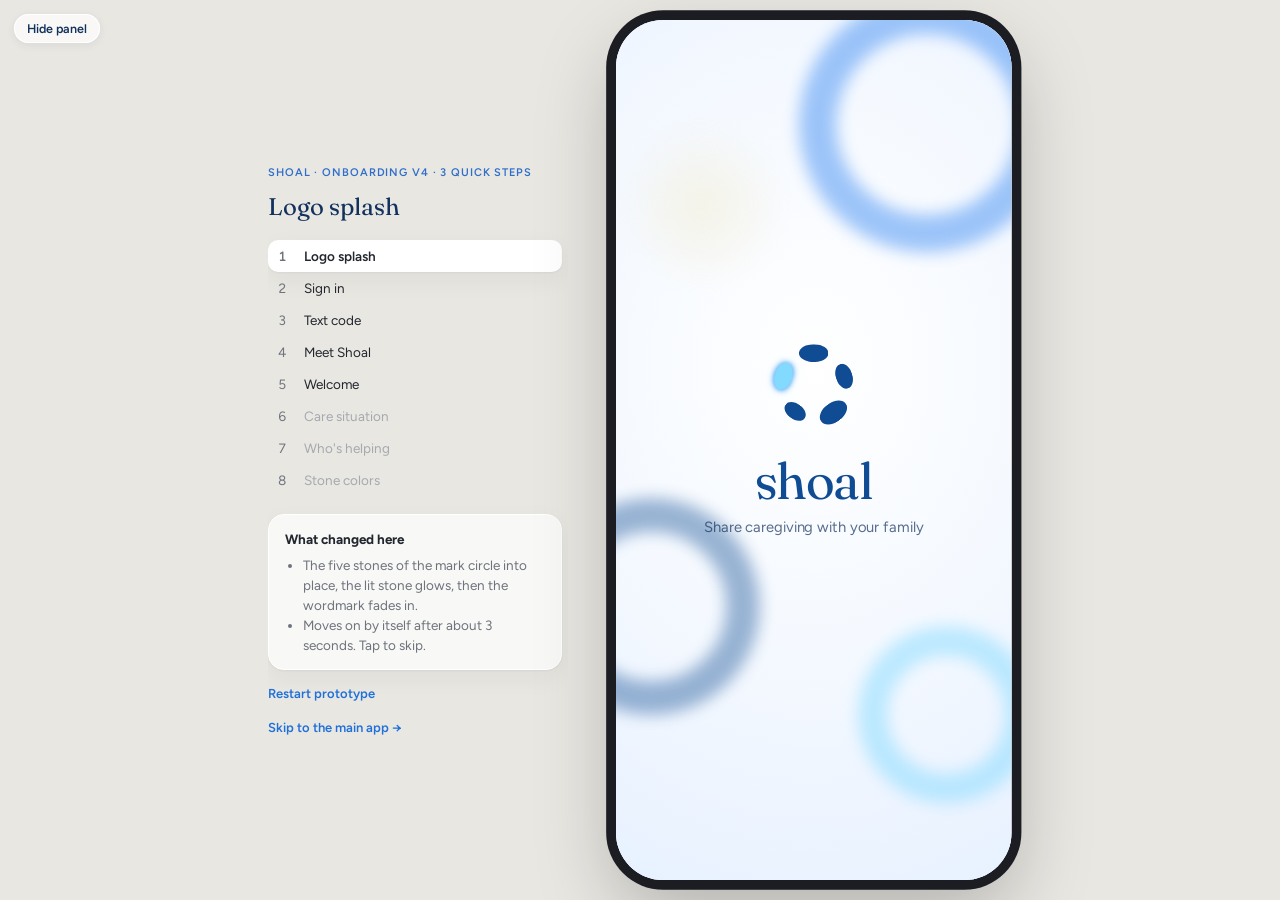
==== commit 9a9ff288: "Dad's care page (meds with a shared dose log, allergies, wishes, needs, preferences), PIN or Face ID" ====
--- a/index.html
+++ b/index.html
@@ -42,6 +42,10 @@
   <script src="kit.js"></script>
   <script src="home.js"></script>
   <script src="motion.js"></script>
+  <script src="cheer.js"></script>
+  <script src="thanks.js"></script>
+  <script src="care.js"></script>
   <script src="tour.js"></script>
+  <script src="stones.js"></script>
 </body>
 </html>
--- a/styles.css
+++ b/styles.css
@@ -692,7 +692,7 @@
 .finished .fin-txt { flex: 1; min-width: 0; white-space: nowrap; overflow: hidden; text-overflow: ellipsis; color: var(--muted); }
 .finished .fin-txt b { color: var(--ink, #21262e); font-weight: 600; }
 .x-btn { flex: none; width: 28px; height: 28px; border-radius: 14px; font-size: 18px; line-height: 1; color: var(--muted); }
-.card.shelf { position: relative; margin-top: 12px; }
+.shelf { position: relative; margin-top: 12px; }
 .shelf-jars.glow-dim .gem:not(.done) { box-shadow: 0 0 4px 0 var(--glow), inset 0 -3px 5px rgba(19, 49, 93, 0.07); filter: saturate(0.8) brightness(0.96); }
 .shelf-jars.glow-off .gem:not(.done) { box-shadow: inset 0 -3px 5px rgba(19, 49, 93, 0.07); }
 .glassbox .gem.still { animation: none; }
@@ -1630,7 +1630,7 @@
 .h-note .k-pill:not(.dark) { background: #fff; box-shadow: 0 0 0 1px rgba(19, 49, 93, 0.1); }
 
 /* The jars sit straight on the ombre, like the kit. */
-.h-jars { margin: 8px 0 18px; }
+.h-jars { margin: 22px 0 30px; padding: 0 2px; }
 .h-jars .shelf-jars { width: 100%; flex-wrap: nowrap; justify-content: space-between; gap: 6px; }
 
 /* Widgets: frosted white, because the ombre behind gives the blur something to show. */
@@ -1665,12 +1665,14 @@
 /* Tab bar: one blob that stretches toward the new tab, overshoots a touch, and settles like liquid. */
 .tab-blob { position: absolute; z-index: 0; top: 6px; bottom: 6px; left: 6px; width: calc((100% - 12px) / 4); border-radius: 24px; background: var(--blue-tint);
   transform: translateX(calc(var(--to) * 100%)); pointer-events: none; }
-.tab-blob.move { animation: blob 0.6s cubic-bezier(.3, .7, .2, 1); }
+.tab-blob.move { animation: blob 0.72s cubic-bezier(.45, 0, .2, 1); }
 @keyframes blob {
-  0% { transform: translateX(calc(var(--from) * 100%)) scale(1, 1); }
-  38% { transform: translateX(calc((var(--from) + (var(--to) - var(--from)) * 0.55) * 100%)) scale(1.5, 0.8); }
-  70% { transform: translateX(calc(var(--to) * 100%)) scale(0.92, 1.08); }
-  100% { transform: translateX(calc(var(--to) * 100%)) scale(1, 1); }
+  0% { transform: translateX(calc(var(--from) * 100%)) scale(1, 1); border-radius: 24px; }
+  20% { transform: translateX(calc((var(--from) + (var(--to) - var(--from)) * 0.12) * 100%)) scale(1.12, 0.96); }
+  48% { transform: translateX(calc((var(--from) + (var(--to) - var(--from)) * 0.6) * 100%)) scale(1.34, 0.88); border-radius: 28px 20px 20px 28px; }
+  74% { transform: translateX(calc((var(--from) + (var(--to) - var(--from)) * 1.02) * 100%)) scale(0.96, 1.04); }
+  88% { transform: translateX(calc(var(--to) * 100%)) scale(1.02, 0.99); }
+  100% { transform: translateX(calc(var(--to) * 100%)) scale(1, 1); border-radius: 24px; }
 }
 .tabbar button { position: relative; z-index: 1; }
 .tabbar:has(.tab-blob) button.on { background: transparent; }
@@ -1710,7 +1712,354 @@
 @keyframes donePop { 0% { transform: scale(1.5); filter: brightness(1.3); } 100% { transform: scale(1); } }
 @keyframes doneRow { from { background: color-mix(in srgb, var(--blue) 12%, transparent); } }
 
+/* Celebrations: sending thanks softens the screen, a glow rises, then it opens into what they did. */
+.cheer { position: absolute; inset: 0; z-index: 25; display: grid; place-items: center; overflow: hidden;
+  background: rgba(248, 246, 241, 0.35); backdrop-filter: blur(14px) saturate(1.1); -webkit-backdrop-filter: blur(14px) saturate(1.1);
+  animation: cheerIn 0.35s ease both; }
+.cheer.leaving { animation: cheerOut 0.26s ease both; }
+@keyframes cheerIn { from { background: rgba(248, 246, 241, 0); backdrop-filter: blur(0); } }
+@keyframes cheerOut { to { opacity: 0; } }
+.cheer-glow { position: absolute; inset: 0; pointer-events: none; }
+.cheer-glow i { position: absolute; left: 50%; bottom: -160px; width: 420px; height: 320px; border-radius: 50%; filter: blur(46px); transform: translateX(-50%) scale(0.4); opacity: 0;
+  transition: transform 1s cubic-bezier(.2, .8, .2, 1), bottom 0.9s cubic-bezier(.2, .8, .2, 1), opacity 0.6s ease; }
+.cheer-glow i:nth-child(1) { background: #6ea2ee; }
+.cheer-glow i:nth-child(2) { background: #f3c56a; width: 300px; margin-left: 70px; }
+.cheer-glow i:nth-child(3) { background: #b9d3fb; width: 260px; margin-left: -90px; }
+.cheer.sending .cheer-glow i { opacity: 0.75; transform: translateX(-50%) scale(1); animation: glowBreathe 1.2s ease-in-out infinite alternate; }
+.cheer.sending .cheer-glow i:nth-child(2) { animation-delay: -0.4s; }
+.cheer.sending .cheer-glow i:nth-child(3) { animation-delay: -0.8s; }
+@keyframes glowBreathe { to { transform: translateX(-50%) scale(1.15, 1.25); } }
+.cheer.sent .cheer-glow i { bottom: 520px; opacity: 0.42; transform: translateX(-50%) scale(1.5); }
+.cheer.sent .cheer-glow i:nth-child(2) { bottom: 470px; transition-delay: 0.06s; }
+.cheer.sent .cheer-glow i:nth-child(3) { bottom: 500px; transition-delay: 0.1s; }
+
+.cheer-send { position: absolute; left: 0; right: 0; bottom: 150px; display: flex; flex-direction: column; align-items: center; gap: 12px;
+  color: var(--navy); font-weight: 600; font-size: 15px; transition: opacity 0.25s, transform 0.35s ease; }
+.cheer-send p { margin: 0; }
+.cheer-ring { position: relative; display: grid; place-items: center; }
+.cheer-ring::after { content: ""; position: absolute; inset: -7px; border-radius: 50%; border: 2px solid rgba(32, 112, 217, 0.18); border-top-color: var(--blue); animation: spin 0.9s linear infinite; }
+@keyframes spin { to { transform: rotate(360deg); } }
+.cheer.sent .cheer-send { opacity: 0; transform: translateY(-40px) scale(0.9); pointer-events: none; }
+
+.cheer-body { position: relative; width: 330px; display: flex; flex-direction: column; align-items: center; text-align: center; padding: 26px 22px 22px;
+  background: rgba(255, 255, 255, 0.82); border: 1px solid rgba(255, 255, 255, 0.9); border-radius: 30px; box-shadow: 0 30px 60px -20px rgba(19, 49, 93, 0.35);
+  opacity: 0; transform: translateY(60px) scale(0.86); pointer-events: none; }
+.cheer.sent .cheer-body { opacity: 1; transform: none; pointer-events: auto; transition: transform 0.6s cubic-bezier(.34, 1.4, .64, 1), opacity 0.3s ease; }
+.cheer-body .eyebrow { margin: 6px 0 2px; }
+.cheer-h { font-family: "Fraunces", serif; font-variation-settings: "SOFT" 0, "WONK" 1; font-weight: 400; font-size: 25px; line-height: 30px; color: var(--navy); margin: 0 0 12px; text-wrap: balance; }
+.cheer-list { list-style: none; margin: 0 0 6px; padding: 0; width: 100%; display: grid; gap: 6px; }
+.cheer-list li { display: flex; align-items: center; gap: 10px; text-align: left; font-size: 14.5px; padding: 9px 12px; border-radius: 14px; background: rgba(32, 112, 217, 0.06); }
+.cheer.sent .cheer-list li { animation: rowIn 0.45s cubic-bezier(.34, 1.4, .64, 1) var(--d) backwards; }
+@keyframes rowIn { from { opacity: 0; transform: translateY(10px); } }
+.cheer-body .small { margin: 4px 0 0; }
+.cheer-body .btn-primary { margin-top: 18px; width: 100%; }
+
+.cheer-badge { position: relative; width: 132px; height: 132px; display: grid; place-items: center; }
+.laurel { position: absolute; inset: 0; fill: #e0b04c; }
+.laurel ellipse { transform-box: fill-box; transform-origin: center; }
+.cheer.sent .laurel ellipse { animation: leafIn 0.4s cubic-bezier(.34, 1.56, .64, 1) calc(0.25s + var(--d)) backwards; }
+@keyframes leafIn { from { opacity: 0; scale: 0.2; } }
+.cheer-core .avatar.lg { width: 70px; height: 70px; font-size: 24px; border-width: 3px; box-shadow: 0 8px 20px -6px rgba(19, 49, 93, 0.35); }
+.cheer-count { position: absolute; bottom: 4px; left: 50%; translate: -50% 0; min-width: 34px; height: 30px; padding: 0 9px; border-radius: 15px; background: var(--blue); color: #fff;
+  font-size: 16px; font-weight: 700; display: grid; place-items: center; font-variant-numeric: tabular-nums; box-shadow: var(--check-shadow); }
+.cheer.sent .cheer-count { animation: pop 0.5s cubic-bezier(.34, 1.56, .64, 1) 0.35s backwards; }
+@keyframes pop { from { scale: 0; } }
+.spark { position: absolute; fill: #f0b84a; }
+.spark.s1 { width: 26px; top: 0; right: 4px; }
+.spark.s2 { width: 16px; top: 30px; left: -6px; fill: #6ea2ee; }
+.spark.s3 { width: 12px; bottom: 26px; right: -4px; }
+.cheer.sent .spark, .cheer-mine .spark { animation: sparkIn 0.7s cubic-bezier(.34, 1.56, .64, 1) backwards, twinkle 2.4s ease-in-out 1s infinite; }
+.cheer.sent .spark.s1 { animation-delay: 0.4s, 1.1s; }
+.cheer.sent .spark.s2 { animation-delay: 0.5s, 1.6s; }
+.cheer.sent .spark.s3 { animation-delay: 0.6s, 2s; }
+@keyframes sparkIn { from { opacity: 0; transform: scale(0) rotate(-90deg); } }
+@keyframes twinkle { 50% { transform: scale(0.75) rotate(20deg); opacity: 0.7; } }
+
+/* Your own task done: a warm bloom behind the stone, and your count for the week. */
+.cheer-done { position: relative; isolation: isolate; }
+.cheer-bloom { position: absolute; z-index: -1; top: -40px; left: 50%; width: 360px; height: 300px; translate: -50% 0; border-radius: 50%; pointer-events: none;
+  background: radial-gradient(closest-side, rgba(243, 197, 106, 0.42), rgba(110, 162, 238, 0.18) 60%, transparent); animation: bloom 1.1s cubic-bezier(.2, .8, .2, 1) both; }
+@keyframes bloom { from { opacity: 0; scale: 0.3; } }
+.cheer-mine { position: relative; display: flex; align-items: center; justify-content: center; gap: 12px; margin: 0 auto 14px; padding: 10px 18px 10px 12px; width: max-content;
+  border-radius: 22px; background: rgba(255, 255, 255, 0.8); box-shadow: var(--card-shadow); font-size: 13.5px; line-height: 17px; color: var(--muted); text-align: left;
+  animation: rowIn 0.5s cubic-bezier(.34, 1.4, .64, 1) 0.3s backwards; }
+.cheer-mine .cheer-count { position: static; translate: none; height: 38px; min-width: 38px; border-radius: 19px; font-size: 19px; animation: pop 0.5s cubic-bezier(.34, 1.56, .64, 1) 0.45s backwards; }
+.cheer-mine .spark.s1 { top: -8px; right: -6px; width: 18px; animation-delay: 0.6s, 1.4s; }
+.cheer-mine .spark.s2 { top: -4px; left: 2px; width: 11px; animation-delay: 0.7s, 1.9s; }
+
+/* Done: the stone's last color fades off it, then the check pops in. */
+.hero-gem.dimming .was { position: absolute; left: 60px; top: 50px; z-index: 1; animation: wasFade 1s ease-in-out 0.35s both; }
+@keyframes wasFade { 0% { opacity: 1; filter: brightness(1.12); } 30% { opacity: 1; filter: brightness(1.2); } 100% { opacity: 0; filter: brightness(0.9); } }
+.hero-gem.dimming .okdot { z-index: 2; animation: pop 0.5s cubic-bezier(.34, 1.56, .64, 1) 1.2s backwards; }
+
+/* Pairing heard: rings ripple off the stone, the glow flares into its color, the pill pops. */
+.heard-ring { position: absolute; width: 96px; height: 96px; margin: -48px 0 0 -48px; border-radius: 50%; border: 2px solid var(--blue); pointer-events: none; opacity: 0;
+  animation: heardRing 1.1s cubic-bezier(.2, .7, .3, 1) var(--d) both; }
+@keyframes heardRing { 0% { opacity: 0.7; transform: scale(0.6); } 100% { opacity: 0; transform: scale(2.6); } }
+.stage-card.just-heard .gem { position: relative; z-index: 1; animation: heardFlare 0.9s cubic-bezier(.34, 1.4, .64, 1); }
+@keyframes heardFlare { 0% { filter: brightness(1.7) saturate(0); transform: scale(1.12); } 45% { filter: brightness(1.25) saturate(0.7); } 100% { filter: none; transform: none; } }
+.stage-card.just-heard .status-pill, .stage-card.just-heard .n { animation: pop 0.45s cubic-bezier(.34, 1.56, .64, 1) 0.2s backwards; }
+
+/* Your jar is clear: one slow glow over the whole jar, then it rests. */
+.clear-jar .glassbox { animation: jarGlow 1.8s ease-in-out 0.5s both; }
+@keyframes jarGlow { 0%, 100% { filter: none; } 45% { filter: drop-shadow(0 0 14px rgba(243, 197, 106, 0.85)) drop-shadow(0 0 30px rgba(110, 162, 238, 0.45)) brightness(1.08); } }
+.clear-jar .glassbox .gem { animation: none; }
+
+/* Thank-you card: a theme on top, your own note written on the paper below. */
+.thanks2 .title { margin-bottom: 4px; }
+.ty-card { margin: 18px 0 6px; border-radius: 22px; overflow: hidden; background: #fff; box-shadow: 0 18px 40px -18px rgba(19, 49, 93, 0.35), 0 1px 2px rgba(33, 38, 46, 0.06); transform: rotate(-1.2deg); }
+.ty-art { position: relative; height: 130px; }
+.ty-art svg { display: block; width: 100%; height: 100%; }
+.ty-art.in { position: absolute; inset: 0 0 auto; z-index: 1; animation: artIn 0.42s ease both; }
+.ty-card { position: relative; }
+@keyframes artIn { from { opacity: 0; transform: scale(1.06); } }
+.ty-card:has(.ty-art.in) { animation: cardNudge 0.42s cubic-bezier(.34, 1.56, .64, 1); }
+@keyframes cardNudge { 40% { transform: rotate(0.6deg) scale(1.015); } }
+.ty-paper { display: flex; flex-direction: column; gap: 4px; padding: 14px 18px 16px;
+  background: repeating-linear-gradient(180deg, transparent 0 25px, rgba(32, 112, 217, 0.07) 25px 26px); background-position: 0 32px; }
+.ty-to, .ty-from { font-family: "Fraunces", serif; font-variation-settings: "SOFT" 100, "WONK" 1; color: var(--navy); }
+.ty-to { font-size: 20px; }
+.ty-from { align-self: flex-end; font-size: 16px; font-style: italic; }
+.ty-note { border: 0; outline: 0; resize: none; background: transparent; font: inherit; font-size: 16px; line-height: 26px; color: var(--ink); padding: 0; min-height: 78px; }
+.ty-note::placeholder { color: #9aa3ad; }
+.ty-note:focus, .ty-note:focus-visible { outline: 0; box-shadow: none; }
+.ty-card:focus-within { box-shadow: 0 18px 40px -18px rgba(19, 49, 93, 0.35), 0 0 0 3px rgba(32, 112, 217, 0.28); }
+.ty-themes { display: flex; gap: 10px; margin-bottom: 18px; }
+.ty-themes button { flex: 1; display: flex; flex-direction: column; align-items: center; gap: 6px; }
+.ty-sw { width: 100%; aspect-ratio: 1; border-radius: 16px; overflow: hidden; outline: 2px solid transparent; outline-offset: 2px; transition: outline-color 0.2s, transform 0.3s cubic-bezier(.34, 1.56, .64, 1); }
+.ty-sw svg { display: block; width: 100%; height: 100%; }
+.ty-themes button.on .ty-sw { outline-color: var(--blue); transform: scale(1.06); }
+.ty-themes button:active .ty-sw { transform: scale(0.94); }
+.ty-themes em { font-style: normal; font-size: 12px; font-weight: 600; color: var(--muted); }
+.ty-themes button.on em { color: var(--blue-label); }
+.ty-how { margin: -4px 0 0; }
+
+/* iOS Messages, for anything that leaves Shoal by text. System font, iOS sheet motion. */
+.imsg { position: absolute; inset: 0; z-index: 26; font-family: -apple-system, BlinkMacSystemFont, "SF Pro Text", "Helvetica Neue", sans-serif; background: rgba(0, 0, 0, 0); transition: background 0.38s; }
+.imsg.open { background: rgba(0, 0, 0, 0.28); }
+.im-sheet { position: absolute; left: 0; right: 0; bottom: 0; top: 54px; border-radius: 12px 12px 0 0; background: #fff; display: flex; flex-direction: column; overflow: hidden;
+  transform: translateY(100%); transition: transform 0.38s cubic-bezier(.32, .72, 0, 1); }
+.imsg.open .im-sheet { transform: none; }
+.im-grab { width: 36px; height: 5px; border-radius: 3px; background: #d1d1d6; margin: 6px auto 0; }
+.im-top { display: grid; grid-template-columns: 1fr auto 1fr; align-items: center; padding: 10px 16px; font-size: 17px; color: #000; }
+.im-cancel { color: #007aff; font-size: 17px; justify-self: start; }
+.im-to { display: flex; align-items: center; gap: 6px; padding: 9px 16px; border-bottom: 0.5px solid #c6c6c8; color: #8e8e93; font-size: 16px; }
+.im-chip { color: #007aff; }
+.im-thread { flex: 1; display: flex; flex-direction: column; justify-content: flex-end; padding: 12px 14px; }
+.im-meta { margin: 0 0 auto; text-align: center; font-size: 11px; color: #8e8e93; }
+.im-meta.right { margin: 2px 2px 0; text-align: right; }
+.im-out { display: flex; flex-direction: column; align-items: flex-end; gap: 3px; opacity: 0; transform: translateY(70px) scale(0.92); transform-origin: bottom right; }
+.imsg.sent .im-out { opacity: 1; transform: none; transition: transform 0.45s cubic-bezier(.32, .72, 0, 1), opacity 0.2s; }
+.im-deliv { opacity: 0; }
+.imsg.sent .im-deliv { opacity: 1; transition: opacity 0.2s 0.6s; }
+.im-link { width: 236px; border-radius: 18px; overflow: hidden; background: #e9e9eb; display: flex; flex-direction: column; }
+.im-art { display: block; height: 110px; }
+.im-art svg { display: block; width: 100%; height: 100%; }
+.im-cap { display: flex; flex-direction: column; padding: 8px 12px 9px; font-size: 13px; color: #000; }
+.im-cap b { font-weight: 600; }
+.im-cap small { color: #8e8e93; font-size: 12px; }
+.im-bub { margin: 0; max-width: 250px; padding: 8px 12px; border-radius: 18px; background: #007aff; color: #fff; font-size: 16px; line-height: 21px; }
+.im-bar { display: flex; align-items: flex-end; gap: 8px; padding: 8px 10px 34px; }
+.im-plus { flex: none; width: 34px; height: 34px; border-radius: 50%; background: #e9e9eb; color: #8e8e93; display: grid; place-items: center; font-size: 22px; }
+.im-field { flex: 1; display: flex; flex-direction: column; gap: 6px; padding: 6px 6px 7px; border: 1px solid #c6c6c8; border-radius: 18px; transition: opacity 0.2s; }
+.im-link.sm { width: 150px; border-radius: 13px; }
+.im-link.sm .im-art { height: 62px; }
+.im-link.sm .im-cap { padding: 5px 8px 6px; font-size: 11px; }
+.im-link.sm .im-cap small { font-size: 10px; }
+.im-text { padding: 0 6px; font-size: 16px; line-height: 21px; color: #000; }
+.im-ph { color: #c7c7cc; }
+.imsg.sent .im-field { opacity: 0; }
+.im-send { flex: none; width: 30px; height: 30px; margin-bottom: 4px; border-radius: 50%; background: #007aff; display: grid; place-items: center; }
+.im-send:active { transform: scale(0.9); }
+.imsg.sent .im-send { background: #c7c7cc; }
+
+/* Home notifications: iOS banners at the top. Glass, app icon, swipe left or × to clear, and two or more stack. */
+.h-stack { position: relative; display: grid; gap: 8px; margin: 0 0 18px; }
+.h-stack.stacked { margin-bottom: calc(18px + (var(--n) - 1) * 9px); }
+.h-ios { position: relative; z-index: 2; border-radius: 22px; background: rgba(255, 255, 255, 0.42);
+  -webkit-backdrop-filter: blur(20px) saturate(1.6); backdrop-filter: blur(20px) saturate(1.6);
+  box-shadow: inset 0 0 18px rgba(255, 255, 255, 0.2), 0 12px 30px -24px rgba(19, 49, 93, 0.4);
+  transition: transform 0.45s cubic-bezier(.32, .72, 0, 1), opacity 0.3s ease; }
+.h-ios.urgent { background: color-mix(in srgb, var(--u) 14%, rgba(255, 255, 255, 0.46)); }
+.h-ios::before { background: linear-gradient(160deg, rgba(255, 255, 255, 0.95), rgba(255, 255, 255, 0.3) 35%, rgba(255, 255, 255, 0.08) 60%, rgba(255, 255, 255, 0.55)); }
+.h-ios.dragging { transition: none; }
+.h-ios.gone { transform: translateX(-110%) !important; opacity: 0; }
+.h-ios-main { display: flex; align-items: center; gap: 12px; width: 100%; padding: 10px 10px 10px 10px; text-align: left; border-radius: inherit; }
+.h-ios-thumb { flex: none; width: 40px; height: 40px; border-radius: 50%; display: grid; place-items: center; background: rgba(255, 255, 255, 0.55); box-shadow: inset 0 0 0 1px rgba(255, 255, 255, 0.8); }
+.h-ios.urgent .h-ios-thumb { background: color-mix(in srgb, var(--u) 16%, rgba(255, 255, 255, 0.6)); }
+.h-ios-txt { flex: 1; min-width: 0; display: flex; flex-direction: column; gap: 1px; }
+.h-ios .n { font-size: 14.5px; font-weight: 600; line-height: 19px; color: var(--ink); overflow: hidden; text-overflow: ellipsis; white-space: nowrap; }
+.h-ios .m { font-size: 12.5px; line-height: 16px; color: rgba(34, 38, 46, 0.6); }
+.h-ios.urgent .m { color: color-mix(in srgb, var(--u) 70%, #3a2a00); }
+.h-ios-cta { flex: none; padding: 6px 12px; border-radius: 14px; font-size: 12.5px; font-weight: 600; color: var(--navy); background: rgba(255, 255, 255, 0.7); box-shadow: inset 0 0 0 1px rgba(255, 255, 255, 0.9); }
+.h-ios-x { position: absolute; z-index: 3; top: -7px; left: -7px; width: 24px; height: 24px; border-radius: 50%; display: grid; place-items: center; font-size: 15px; line-height: 1; color: #5b6170;
+  background: rgba(255, 255, 255, 0.9); box-shadow: 0 2px 8px rgba(19, 49, 93, 0.18); opacity: 0; transform: scale(0.6); transition: opacity 0.2s, transform 0.25s cubic-bezier(.34, 1.56, .64, 1); }
+.h-ios:hover .h-ios-x, .h-ios:focus-within .h-ios-x { opacity: 1; transform: none; }
+.h-stack.stacked .h-ios:not(:first-of-type) { position: absolute; left: 0; right: 0; top: 0; bottom: 0; z-index: 1; transform: translateY(calc(var(--i) * 9px)) scale(calc(1 - var(--i) * 0.05)); }
+.h-stack.stacked .h-ios:not(:first-of-type) > * { opacity: 0; }
+.h-stack-hit { position: absolute; z-index: 4; inset: 0 0 calc((var(--n) - 1) * -9px); border-radius: 22px; }
+.h-stack.open .h-ios { animation: fan 0.5s cubic-bezier(.32, .72, 0, 1) calc(var(--i) * 50ms) backwards; }
+@keyframes fan { from { transform: translateY(calc(var(--i) * -64px)) scale(calc(1 - var(--i) * 0.05)); opacity: 0.4; } }
+.h-stack.fresh .h-ios { animation: dropIn 0.7s cubic-bezier(.34, 1.3, .64, 1) calc(0.25s + var(--i) * 90ms) backwards; }
+@keyframes dropIn { from { transform: translateY(-110px) scale(0.92); opacity: 0; } }
+.h-stack-less { justify-self: end; padding: 5px 12px; border-radius: 14px; font-size: 12.5px; font-weight: 600; color: var(--navy); background: rgba(255, 255, 255, 0.6); -webkit-backdrop-filter: blur(16px); backdrop-filter: blur(16px); }
+
+/* Tab bar: thin, sheer glass. Barely any fill, a frost behind, and a hairline rim that catches light at
+   the top left and fades round the sides, with a faint prism edge. No raised shadow, no puffy shine. */
+.tabbar { background: rgba(255, 255, 255, 0.16); border: 0;
+  -webkit-backdrop-filter: blur(14px) saturate(1.6) brightness(1.03); backdrop-filter: blur(14px) saturate(1.6) brightness(1.03);
+  box-shadow: inset 0 0 18px rgba(255, 255, 255, 0.14), 0 10px 30px -22px rgba(19, 49, 93, 0.35); }
+.tabbar::before, .tabbar::after, .tab-blob::before, .h-ios::before { content: ""; position: absolute; inset: 0; border-radius: inherit; pointer-events: none; padding: 1px;
+  -webkit-mask: linear-gradient(#000 0 0) content-box, linear-gradient(#000 0 0); -webkit-mask-composite: xor; mask: linear-gradient(#000 0 0) content-box, linear-gradient(#000 0 0); mask-composite: exclude; }
+.tabbar::before { background: linear-gradient(160deg, rgba(255, 255, 255, 0.95) 0%, rgba(255, 255, 255, 0.35) 30%, rgba(255, 255, 255, 0.08) 55%, rgba(255, 255, 255, 0.5) 100%); }
+.tabbar::after { inset: 1px; background: linear-gradient(90deg, rgba(255, 170, 210, 0.35), rgba(255, 230, 160, 0.25) 30%, rgba(150, 210, 255, 0.35) 65%, rgba(190, 160, 255, 0.3)); opacity: 0.6; }
+.tab-blob { background: rgba(255, 255, 255, 0.22); box-shadow: inset 0 0 10px rgba(255, 255, 255, 0.18); }
+.tab-blob::before { background: linear-gradient(160deg, rgba(255, 255, 255, 0.95), rgba(255, 255, 255, 0.2) 45%, rgba(255, 255, 255, 0.6)); }
+.tabbar button.on { color: var(--navy); }
+.tabbar button.on svg { color: var(--blue); }
+.tabbar button:active svg { transform: scale(0.86); transition: transform 0.15s; }
+
 @media (prefers-reduced-motion: reduce) {
   .tab-blob.move, .tabbar.moved button.on svg, .switch i, .switch.flip-on i, .switch.flip-off i, .tline.just-done, .tline.just-done .gem { animation: none; transition: none; }
   .screen[class*="enter-"], .screen[class*="enter-"] * { animation-duration: 0.01s !important; }
 }
+
+/* Jars sit on the background everywhere, as the focal point. Cards below are the things you do. */
+.shelf, .stage-card, .kit-pitch, .kit-hero { background: none; box-shadow: none; border: 0; }
+.shelf { padding: 18px 0 8px; margin: 14px 0 22px; }
+.shelf-top { padding: 0 2px 10px; }
+.stage-card { padding: 30px 0 22px; }
+.jar-free { display: flex; justify-content: center; margin: 26px 0 22px; }
+.jar-free .shelf-jars { zoom: 1.45; }
+.jar-free .who { display: none; }
+.jh-stats { margin: 0 0 22px; }
+.jar-check { padding: 16px 18px 18px; margin: 0 0 12px; }
+.jar-check .jh-check { padding: 0; }
+.jar-check .jc-opts { flex-direction: row; flex-wrap: wrap; }
+.jar-check .jc-opts .chip { flex: 1 1 auto; justify-content: center; }
+.card.jar-hero { justify-content: center; margin: 0 0 12px; }
+
+/* ---------- Demo frame: the page never scrolls ----------
+   The stage is the window's height. The notes panel scrolls on its own, and scrolling that reaches
+   the end of a list stays put instead of carrying the page along. "Hide panel" leaves just the phone. */
+@media (min-width: 501px) {
+  html, body { overflow: hidden; }
+  .stage { height: 100%; min-height: 0; box-sizing: border-box; }
+  .notes { max-height: 100%; overflow-y: auto; overscroll-behavior: contain; scrollbar-width: thin; box-sizing: border-box; padding-right: 6px; }
+}
+.content, .sheet-layer *, .notes { overscroll-behavior: contain; }
+.panel-toggle { position: fixed; z-index: 20; top: 14px; left: 14px; padding: 7px 13px; border-radius: 16px; font-size: 12.5px; font-weight: 600; color: var(--navy);
+  background: rgba(255, 255, 255, 0.7); box-shadow: inset 0 0 0 1px rgba(255, 255, 255, 0.9), 0 2px 8px rgba(19, 49, 93, 0.08); }
+body.present .notes { display: none; }
+@media (max-width: 860px) { .panel-toggle { display: none; } }
+
+/* Hand off to several people */
+.avatar.s24 { width: 24px; height: 24px; border-width: 1.5px; font-size: 10px; }
+.hand-stack { flex: none; width: 36px; justify-content: flex-start; margin-right: 0; }
+.hand-stack .avatar + .avatar { margin-left: -12px; }
+
+/* Shared medication log */
+.med-card { padding: 14px 16px; margin-top: 10px; }
+.med-card .meter-top { margin-bottom: 4px; }
+.med { padding: 12px 0; }
+.med + .med { border-top: 1px solid var(--line); }
+.med-dose { margin: 0; font-size: 30px; line-height: 34px; font-weight: 800; color: var(--navy); letter-spacing: -0.5px; font-variant-numeric: tabular-nums; }
+.med-dose span { font-size: 19px; font-weight: 700; letter-spacing: 0; }
+.med-how { margin: 4px 0 8px; font-size: 14px; line-height: 19px; color: var(--muted); }
+.med-last { margin: 0 0 10px; padding: 8px 10px; border-radius: 10px; background: rgba(15, 76, 147, 0.05); font-size: 14px; line-height: 20px; color: var(--ink, #22262e); }
+.med-last.wait { background: var(--amber-tint); color: #6e4705; }
+.med-btn { width: 100%; justify-content: center; height: 44px; }
+.med-card > .small { margin: 4px 0 0; }
+.nf-badge.nb-meds { background: #3f9b8c; }
+.dose-log { margin: 12px 0 4px; max-height: 46vh; overflow-y: auto; }
+.dl-row { display: flex; align-items: center; gap: 12px; padding: 9px 0; }
+.dl-row + .dl-row { border-top: 1px solid var(--line); }
+.dl-row .tl-txt { flex: 1; min-width: 0; }
+
+/* Resources */
+.res-ico { flex: none; width: 36px; height: 36px; border-radius: 18px; display: grid; place-items: center; background: var(--blue-tint); color: var(--blue); }
+.res-ico svg { width: 18px; height: 18px; }
+.res-page .section-h:first-of-type { margin-top: 8px; }
+.res-911 { padding: 18px 18px 16px; background: rgba(246, 226, 186, 0.55); border-color: rgba(255, 255, 255, 0.8); }
+.res-911 h2 { margin: 0; font-family: "Fraunces", serif; font-variation-settings: "SOFT" 0, "WONK" 1; font-weight: 400; font-size: 24px; line-height: 28px; color: #5c3b04; }
+.res-actions { display: flex; gap: 10px; margin-top: 18px; }
+.res-actions .btn-soft { flex: 1; justify-content: center; height: 44px; padding: 0 10px; background: #fff; color: #6e4705; }
+.circle-ico svg { width: 16px; height: 16px; }
+.res-page { padding-bottom: 40px; }
+
+/* Care page */
+.care-page { padding-bottom: 40px; }
+.care-page .section-h:first-of-type { margin-top: 8px; }
+.care-row { align-items: flex-start; padding: 13px 0; }
+.care-row .chev { margin-top: 4px; }
+.care-k { display: flex; align-items: center; gap: 6px; font-size: 12.5px; font-weight: 600; color: var(--muted); }
+.care-v { margin-top: 3px; font-size: 15px; line-height: 21px; color: var(--ink, #22262e); text-wrap: pretty; }
+.care-row .m { margin-top: 5px; }
+.care-row.alert .care-k { color: #a2391f; }
+.care-row.alert .care-v { font-weight: 600; }
+.care-flag { flex: none; width: 16px; height: 16px; border-radius: 8px; display: inline-grid; place-items: center; background: #d4553a; color: #fff; font-size: 11px; font-weight: 800; font-style: normal; line-height: 1; }
+.care-add { min-height: 52px; color: var(--blue); }
+.care-add .n { color: var(--blue); font-weight: 600; font-size: 14.5px; }
+.care-plus { flex: none; width: 24px; height: 24px; border-radius: 12px; display: grid; place-items: center; background: var(--blue-tint); color: var(--blue); font-size: 17px; font-weight: 600; line-height: 1; }
+.med-card .care-add { border-top: 1px solid var(--line); }
+.med-card .care-link { border-top: 1px solid var(--line); min-height: 56px; }
+.med-card .care-link::before { display: none; }
+.med-last.given { background: rgba(63, 155, 140, 0.12); color: #24665b; }
+.care-form { display: flex; flex-direction: column; gap: 12px; margin-top: 14px; }
+.care-form label { display: flex; flex-direction: column; gap: 6px; font-size: 13px; font-weight: 600; color: var(--muted); }
+.care-form input, .care-form textarea { font: inherit; font-size: 16px; font-weight: 400; color: var(--ink, #22262e); padding: 11px 12px; border-radius: 12px; border: 1px solid var(--line); background: #fff; resize: none; }
+.care-kind { display: flex; gap: 8px; }
+.h-care { margin-bottom: 12px; gap: 0; }
+.hc-med { display: flex; justify-content: space-between; align-items: baseline; gap: 10px; padding: 7px 0; font-size: 14px; }
+.hc-med + .hc-med { border-top: 1px solid var(--line); }
+.hc-med b { font-weight: 700; color: var(--navy); }
+.hc-med span { color: var(--muted); font-size: 13px; }
+.hc-med span.wait { color: #8a5a07; font-weight: 600; }
+.hc-alert { display: flex; align-items: center; gap: 6px; margin: 8px 0 0; font-size: 13px; font-weight: 600; color: #a2391f; }
+.res-911 h2 { font-size: 21px; line-height: 26px; }
+.res-911 p { margin: 10px 0 0; font-size: 15px; line-height: 21px; color: #4a3a1c; }
+.res-911 .res-why { font-size: 13.5px; line-height: 19px; color: #7a6338; }
+.res-911 .res-actions .btn-soft { flex: none; padding: 0 20px; }
+.res-more { margin-top: 12px; }
+.res-hide { display: block; margin: 4px auto 0; }
+.res-gate { padding: 18px; }
+.res-gate-k { margin: 0; font-size: 12.5px; font-weight: 700; color: var(--blue-label, #4a6fa5); }
+.res-gate p:not(.res-gate-k):not(.small) { margin: 8px 0 0; font-size: 15px; line-height: 22px; }
+.res-gate .small { margin: 8px 0 0; }
+.res-gate .res-actions .btn-soft { background: var(--blue-tint); color: var(--blue); }
+.res-intro { margin: 6px 0 0; font-size: 15px; line-height: 22px; color: var(--ink, #22262e); }
+.res-points { margin: 12px 0 0; padding-left: 18px; font-size: 14.5px; line-height: 21px; color: #3b414b; }
+.res-points li + li { margin-top: 6px; }
+.res-src { margin: 18px 0 6px; font-size: 12.5px; font-weight: 700; color: var(--muted); }
+.res-links { border-radius: 16px; background: rgba(15, 76, 147, 0.04); padding: 0 14px; }
+.res-link { display: flex; align-items: center; gap: 12px; padding: 11px 0; color: inherit; text-decoration: none; }
+.res-link + .res-link { border-top: 1px solid var(--line); }
+.res-link .n { color: var(--blue); }
+.res-link svg { flex: none; width: 16px; height: 16px; color: var(--blue); }
+.res-foot { margin: 8px 0 0; }
+
+/* Care lock */
+.care-lock { display: flex; flex-direction: column; align-items: center; text-align: center; padding-top: 24px; }
+.care-lock .sub { max-width: 300px; }
+.lock-big { width: 56px; height: 56px; border-radius: 28px; display: grid; place-items: center; background: var(--blue-tint); color: var(--blue); margin-bottom: 14px; }
+.lock-big svg { width: 26px; height: 26px; }
+.lock-ico { flex: none; width: 36px; height: 36px; border-radius: 18px; display: grid; place-items: center; background: var(--blue-tint); color: var(--blue); }
+.lock-ico svg { width: 17px; height: 17px; }
+.pin { display: flex; flex-direction: column; align-items: center; width: 100%; margin-top: 6px; }
+.pin-msg { margin: 0 0 14px; font-size: 14px; font-weight: 600; color: var(--navy); }
+.pin-dots { display: flex; gap: 16px; margin-bottom: 22px; }
+.pin-dots i { width: 13px; height: 13px; border-radius: 7px; border: 1.5px solid var(--navy); transition: background-color 0.12s; }
+.pin-dots i.on { background: var(--navy); }
+.pin-keys { display: grid; grid-template-columns: repeat(3, 72px); gap: 14px 24px; justify-content: center; }
+.pin-keys button { width: 72px; height: 72px; border-radius: 36px; background: rgba(255, 255, 255, 0.7); border: 1px solid #fff; box-shadow: var(--card-shadow); font-size: 28px; font-weight: 400; color: var(--navy); }
+.pin-keys button:active { transform: scale(0.94); background: rgba(15, 76, 147, 0.08); }
+.pin-keys .pin-del, .pin-keys .pin-face { background: transparent; border: 0; box-shadow: none; font-size: 22px; display: grid; place-items: center; }
+.pin-face svg { width: 30px; height: 30px; color: var(--blue); }
+.pin.shake { animation: pin-shake 0.35s; }
+@keyframes pin-shake { 20%, 60% { transform: translateX(-8px); } 40%, 80% { transform: translateX(8px); } }
+@media (prefers-reduced-motion: reduce) { .pin.shake { animation: none; } }
+.sheet .pin { margin: 14px 0 8px; }
+.med-locked { display: flex; align-items: center; gap: 12px; }
+.hc-locked { display: flex; align-items: center; gap: 10px; margin: 4px 0 0; font-size: 13.5px; line-height: 19px; color: var(--muted); }
+.lock-btn { display: inline-flex; align-items: center; gap: 5px; }
+.lock-btn svg { width: 13px; height: 13px; }
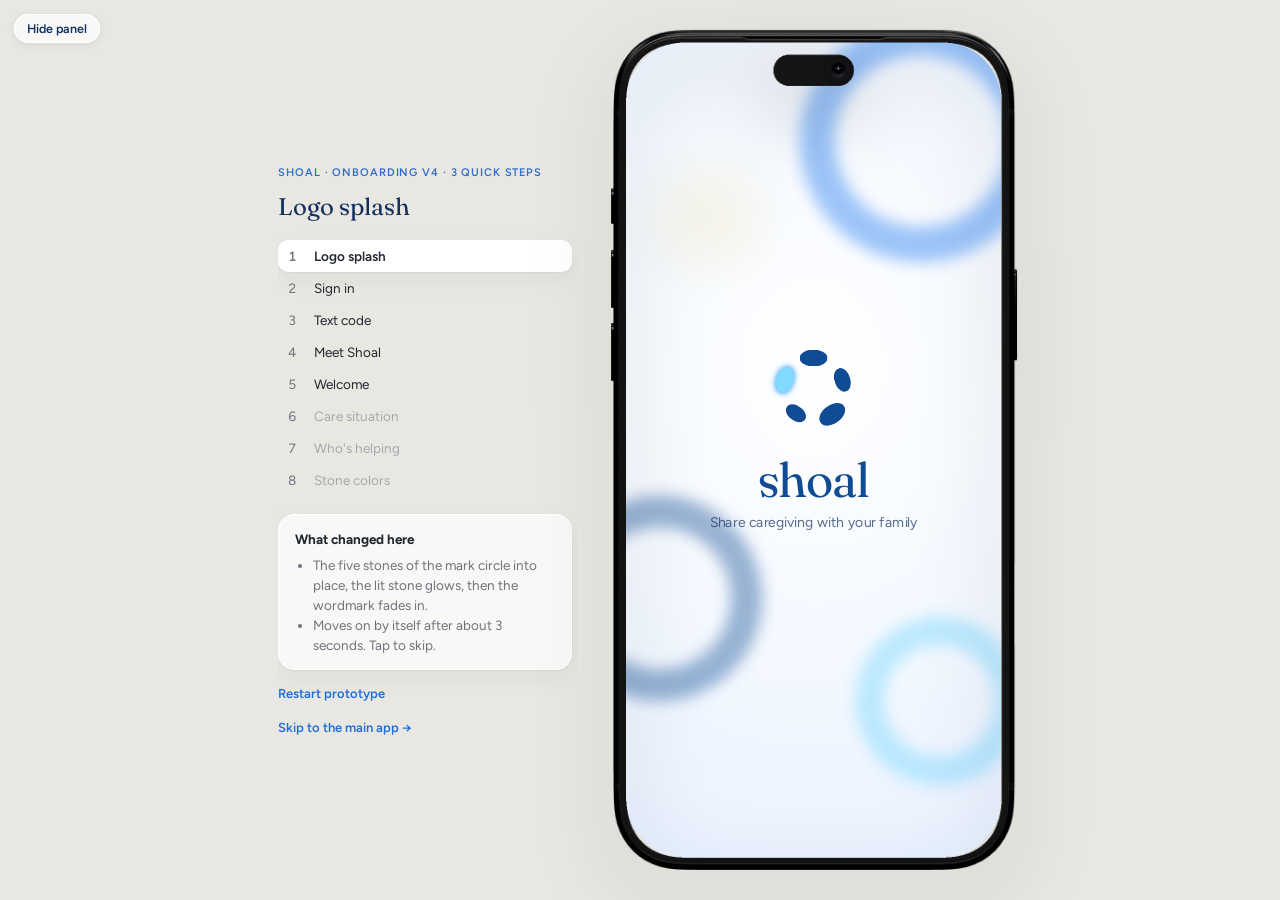
==== commit 3099c054: "Ana sees Dad's meds and allergies (view only); care page as widgets; Pebble gets its own tab when on" ====
--- a/index.html
+++ b/index.html
@@ -11,6 +11,7 @@
 <link rel="preconnect" href="https://fonts.gstatic.com" crossorigin>
 <link href="https://fonts.googleapis.com/css2?family=Figtree:wght@400;500;600;700&family=Fraunces:ital,opsz,wght,SOFT,WONK@0,9..144,300..400,0,1;1,9..144,300..400,0,1&display=swap" rel="stylesheet">
 <link rel="stylesheet" href="styles.css">
+<link rel="stylesheet" href="pebble.css">
 </head>
 <body>
   <div class="stage">
@@ -30,6 +31,7 @@
         <div id="tour" class="tour-layer"></div>
         <div id="toast" class="toast" role="status"></div>
       </div>
+      <img class="phone-frame" id="phoneFrame" src="assets/phone-frame.png" alt="" aria-hidden="true">
     </div>
   </div>
   <script src="app.js"></script>
@@ -38,6 +40,7 @@
   <script src="roles.js"></script>
   <script src="invite.js"></script>
   <script src="people.js"></script>
+  <script src="pebble.js"></script>
   <script src="colors.js"></script>
   <script src="kit.js"></script>
   <script src="home.js"></script>
@@ -45,6 +48,7 @@
   <script src="cheer.js"></script>
   <script src="thanks.js"></script>
   <script src="care.js"></script>
+  <script src="outside.js"></script>
   <script src="tour.js"></script>
   <script src="stones.js"></script>
 </body>
--- a/styles.css
+++ b/styles.css
@@ -45,14 +45,17 @@
   position: relative;
   width: 402px;
   height: 874px;
-  border-radius: 48px;
+  border-radius: 64px;
   overflow: hidden;
   transform-origin: top left;
   background:
     linear-gradient(180deg, #ecf4ff 0%, #fbf7f0 19.231%, #ffffff 65.385%, #f0f7ff 100%),
     linear-gradient(180deg, #f7f6f3 0%, #efeeea 100%);
-  box-shadow: 0 0 0 10px #1b1d22, 0 30px 80px rgba(0, 0, 0, 0.25);
-}
+}
+/* The real phone, rendered from the 3D model, sits over the screen. The screen shows through its cut-out. */
+.phone-wrap { position: relative; }
+.phone-frame { position: absolute; left: -16px; top: -13.5px; width: 435px; height: 899.5px; pointer-events: none; z-index: 2;
+  transform-origin: 16px 13.5px; filter: drop-shadow(0 30px 40px rgba(0, 0, 0, 0.22)); }
 .notes {
   width: 300px;
   font-size: 13.5px;
@@ -98,6 +101,7 @@
   .stage { padding: 0; display: block; }
   .phone { width: 100vw; height: 100dvh; border-radius: 0; box-shadow: none; transform: none !important; }
   .phone-wrap { width: auto !important; height: auto !important; }
+  .phone-frame { display: none; }
 }
 
 /* ---------- Phone chrome ---------- */
@@ -108,8 +112,8 @@
 .statusbar {
   position: absolute; top: 0; left: 0; right: 0; height: 48px; z-index: 5; pointer-events: none;
 }
-.statusbar .time { position: absolute; left: 32px; top: 16px; font-weight: 600; font-size: 16px; }
-.statusbar img { position: absolute; left: 310px; top: 20px; width: 66px; height: 12.6px; }
+.statusbar .time { position: absolute; left: 44px; top: 19px; font-weight: 600; font-size: 16px; }
+.statusbar img { position: absolute; left: 298px; top: 23px; width: 66px; height: 12.6px; }
 
 .screen { position: absolute; inset: 0; display: flex; flex-direction: column; }
 .screen.enter-fwd { animation: inR 0.42s cubic-bezier(.22, 1, .36, 1); }
@@ -1663,7 +1667,7 @@
 .lc-day:active { transform: scale(0.9); }
 
 /* Tab bar: one blob that stretches toward the new tab, overshoots a touch, and settles like liquid. */
-.tab-blob { position: absolute; z-index: 0; top: 6px; bottom: 6px; left: 6px; width: calc((100% - 12px) / 4); border-radius: 24px; background: var(--blue-tint);
+.tab-blob { position: absolute; z-index: 0; top: 6px; bottom: 6px; left: 6px; width: calc((100% - 12px) / var(--n, 4)); border-radius: 24px; background: var(--blue-tint);
   transform: translateX(calc(var(--to) * 100%)); pointer-events: none; }
 .tab-blob.move { animation: blob 0.72s cubic-bezier(.45, 0, .2, 1); }
 @keyframes blob {
@@ -2063,3 +2067,192 @@
 .hc-locked { display: flex; align-items: center; gap: 10px; margin: 4px 0 0; font-size: 13.5px; line-height: 19px; color: var(--muted); }
 .lock-btn { display: inline-flex; align-items: center; gap: 5px; }
 .lock-btn svg { width: 13px; height: 13px; }
+
+/* ---------- Care page as widgets (care.js) ---------- */
+.care2 { padding-bottom: 40px; }
+.care2 .k-grid { margin-bottom: 12px; }
+.care2 .section-h { align-items: center; }
+.cw-acts { display: flex; align-items: center; gap: 12px; }
+.cw-plus { width: 28px; height: 28px; border-radius: 14px; display: grid; place-items: center; background: var(--blue-tint); color: var(--blue); font-size: 19px; font-weight: 500; line-height: 1; }
+.cw-alert { display: flex; align-items: center; gap: 10px; width: 100%; margin-top: 14px; padding: 12px 14px; border-radius: 18px; text-align: left;
+  background: rgba(212, 85, 58, 0.1); border: 1px solid rgba(212, 85, 58, 0.18); color: #8f2f19; font-size: 14.5px; }
+.cw-alert span { flex: 1; min-width: 0; }
+.cw-alert b { font-weight: 700; margin-right: 6px; }
+.cw-alert .care-flag { width: 20px; height: 20px; border-radius: 10px; font-size: 13px; }
+.cw-prn { min-height: 150px; }
+.cw-amt { font-size: 13px; font-weight: 600; color: var(--muted); }
+.cw-when { display: flex; flex-direction: column; line-height: 1; }
+.cw-when > small { font-size: 12px; font-weight: 600; color: var(--muted); margin-bottom: 3px; }
+.cw-when b { font-family: Figtree, sans-serif; font-size: 28px; font-weight: 600; letter-spacing: -0.02em; font-variant-numeric: tabular-nums; }
+.cw-when b small { font-size: 0.5em; font-weight: 600; color: var(--muted); margin-left: 3px; }
+.cw-prn.wait .k-ring .val { stroke: #e0a03a; }
+.cw-prn.ok .k-ring .val { stroke: #3f9b8c; }
+.cw-prn.ok .cw-when b { color: #24665b; }
+.cw-daily { margin-bottom: 12px; gap: 0; }
+.cw-row { display: flex; align-items: center; gap: 12px; width: 100%; min-height: 48px; text-align: left; }
+.cw-row + .cw-row { border-top: 1px solid var(--line); }
+.cw-row .n { flex: 1; font-size: 15px; font-weight: 600; color: var(--ink); }
+.cw-row .n small { font-weight: 500; color: var(--muted); font-size: 13px; margin-left: 2px; }
+.cw-ck { flex: none; width: 24px; height: 24px; border-radius: 12px; border: 1.6px solid rgba(19, 49, 93, 0.25); display: grid; place-items: center; }
+.cw-ck.on { background: #3f9b8c; border-color: #3f9b8c; color: #fff; }
+.cw-ck svg { width: 14px; height: 14px; }
+.cw-st { font-size: 13.5px; font-weight: 600; color: var(--muted); font-variant-numeric: tabular-nums; }
+.cw-st.on { color: #24665b; }
+.cw-tile { gap: 0; min-height: 118px; }
+.cw-ico { width: 32px; height: 32px; border-radius: 11px; display: grid; place-items: center; background: var(--blue-tint); color: var(--blue); margin-bottom: auto; }
+.cw-ico svg { width: 18px; height: 18px; }
+.cw-tile .k-lab { margin-top: 14px; font-size: 13px; color: var(--muted); }
+.cw-s { margin-top: 2px; font-size: 15px; line-height: 20px; font-weight: 600; color: var(--ink); display: -webkit-box; -webkit-line-clamp: 2; -webkit-box-orient: vertical; overflow: hidden; text-wrap: pretty; }
+div.cw-tile .cw-s { -webkit-line-clamp: 6; font-weight: 500; font-size: 14px; }
+.cw-grid > .small.empty { grid-column: 1 / -1; }
+.ro-pill { display: inline-flex; align-items: center; height: 26px; padding: 0 10px; border-radius: 13px; background: rgba(19, 49, 93, 0.07); color: var(--navy); font-size: 12.5px; font-weight: 600; }
+.nurse-care { margin-bottom: 4px; }
+
+/* ---------- Outside the app (outside.js): iOS lock screen, notifications, home screen ---------- */
+.os-open { display: flex; align-items: center; gap: 12px; width: 100%; margin: 14px 0 4px; padding: 12px 14px; border-radius: 16px; text-align: left;
+  background: var(--navy, #13315d); color: #fff; box-shadow: 0 8px 20px -10px rgba(19, 49, 93, 0.5); }
+.os-open svg { flex: none; width: 22px; height: 22px; }
+.os-open span { display: flex; flex-direction: column; }
+.os-open b { font-size: 14px; font-weight: 600; }
+.os-open small { font-size: 12px; opacity: 0.7; }
+.notes .os-open:last-child { justify-content: center; }
+
+.phone:has(.screen > .os) .statusbar { filter: invert(1); }
+.phone:has(.screen > .os-lock) .statusbar .time { visibility: hidden; }
+:where(.os) button { color: inherit; }
+/* One wallpaper for both: deep blue with big soft discs, like the stock iOS ones. */
+.os { position: absolute; inset: 0; display: flex; flex-direction: column; align-items: center; color: #fff; overflow: hidden; border-radius: inherit;
+  font-family: -apple-system, "SF Pro Text", Figtree, sans-serif;
+  background:
+    radial-gradient(circle at 62% 46%, rgba(160, 235, 220, 0.55) 0 30%, transparent 30.4%),
+    radial-gradient(circle at 54% 40%, rgba(120, 205, 225, 0.5) 0 46%, transparent 46.4%),
+    radial-gradient(circle at 48% 34%, rgba(90, 170, 220, 0.45) 0 64%, transparent 64.4%),
+    linear-gradient(170deg, #3e8fc9 0%, #1f5ea8 40%, #143f86 75%, #0c2a63 100%); }
+.os-lock::before, .os-home::before { content: ""; position: absolute; inset: 0; pointer-events: none;
+  background: radial-gradient(90% 40% at 50% 0%, rgba(255, 255, 255, 0.18), transparent 70%); }
+.os > * { position: relative; }
+.glass { background: rgba(255, 255, 255, 0.16); border: 1px solid rgba(255, 255, 255, 0.28); -webkit-backdrop-filter: blur(22px) saturate(1.5); backdrop-filter: blur(22px) saturate(1.5);
+  box-shadow: inset 0 1px 0 rgba(255, 255, 255, 0.25), 0 8px 24px rgba(8, 20, 50, 0.18); }
+
+/* Lock screen */
+.os-date { margin: 66px 0 0; font-size: 21px; font-weight: 600; letter-spacing: -0.2px; text-shadow: 0 1px 8px rgba(0, 0, 0, 0.15); }
+.os-clock { margin: -6px 0 0; font-family: -apple-system, "SF Pro Rounded", Figtree, sans-serif; font-size: 112px; font-weight: 700; letter-spacing: -4px; line-height: 1;
+  font-variant-numeric: tabular-nums; color: rgba(255, 255, 255, 0.9);
+  background: linear-gradient(180deg, rgba(255, 255, 255, 0.98), rgba(220, 238, 255, 0.72)); -webkit-background-clip: text; background-clip: text; -webkit-text-fill-color: transparent;
+  filter: drop-shadow(0 2px 10px rgba(10, 30, 70, 0.25)); }
+.os-lw { display: flex; gap: 12px; margin-top: 10px; }
+.os-lw-rect, .os-lw-circ { display: flex; align-items: center; gap: 10px; height: 66px; border-radius: 20px; }
+.os-lw-rect { padding: 0 16px 0 12px; text-align: left; background: rgba(255, 255, 255, 0.14); -webkit-backdrop-filter: blur(16px); backdrop-filter: blur(16px); }
+.os-lw-rect > span { display: flex; flex-direction: column; font-size: 13.5px; line-height: 17px; opacity: 0.95; }
+.os-lw-rect b { font-size: 15px; font-weight: 600; }
+.os-lw-circ { position: relative; width: 66px; justify-content: center; border-radius: 33px; flex-direction: column; gap: 0; background: rgba(255, 255, 255, 0.14); -webkit-backdrop-filter: blur(16px); backdrop-filter: blur(16px); }
+.os-lw-circ svg { position: absolute; inset: 7px; }
+.os-lw-circ b { font-size: 20px; line-height: 1; font-weight: 600; }
+.os-lw-circ small { font-size: 9.5px; font-weight: 600; opacity: 0.8; }
+.os .k-ring .trk { stroke: rgba(255, 255, 255, 0.25); }
+.os .k-ring .val { stroke: #fff; }
+.os-stack { margin-top: auto; width: 100%; padding: 0 14px; display: flex; flex-direction: column; gap: 10px; }
+.os-note, .os-live { display: flex; gap: 12px; width: 100%; padding: 13px 14px; border-radius: 24px; text-align: left; color: #fff;
+  background: rgba(255, 255, 255, 0.16); border: 1px solid rgba(255, 255, 255, 0.26); -webkit-backdrop-filter: blur(22px) saturate(1.5); backdrop-filter: blur(22px) saturate(1.5);
+  box-shadow: inset 0 1px 0 rgba(255, 255, 255, 0.22); }
+.os-note.back { transform: scale(0.96); opacity: 0.8; }
+.os-note .os-app { align-self: center; }
+.os-note-txt { flex: 1; min-width: 0; display: flex; flex-direction: column; }
+.os-note-top { display: flex; align-items: baseline; gap: 8px; }
+.os-note-top b { flex: 1; font-size: 15px; font-weight: 600; }
+.os-note-top em { font-style: normal; font-size: 13px; color: rgba(255, 255, 255, 0.65); }
+.os-note-body { font-size: 15px; line-height: 20px; margin-top: 1px; color: rgba(255, 255, 255, 0.92); }
+.os-note-body b { font-weight: 600; }
+.os-live { flex-direction: column; gap: 9px; background: rgba(10, 20, 40, 0.42); }
+.os-live-top { display: flex; align-items: center; gap: 8px; }
+.os-live-top b { flex: 1; font-size: 15px; font-weight: 600; }
+.os-live-top em { font-style: normal; font-size: 13px; color: rgba(255, 255, 255, 0.65); }
+.os-live-bar { height: 6px; border-radius: 3px; background: rgba(255, 255, 255, 0.18); overflow: hidden; }
+.os-live-bar i { display: block; height: 100%; border-radius: 3px; background: #f4b73f; }
+.os-live-foot { display: flex; justify-content: space-between; align-items: baseline; font-size: 13px; color: rgba(255, 255, 255, 0.7); }
+.os-live-foot b { font-size: 24px; color: #fff; font-weight: 600; font-variant-numeric: tabular-nums; letter-spacing: -0.5px; }
+.os-bottom { display: flex; justify-content: space-between; width: 100%; padding: 20px 46px 0; }
+.os-round { width: 52px; height: 52px; border-radius: 26px; display: grid; place-items: center;
+  background: rgba(255, 255, 255, 0.16); border: 1px solid rgba(255, 255, 255, 0.24); -webkit-backdrop-filter: blur(16px); backdrop-filter: blur(16px); }
+.os-round svg { width: 22px; height: 22px; }
+.os-bar { flex: none; width: 140px; height: 5px; border-radius: 3px; background: #fff; margin: 16px 0 9px; }
+
+/* A notification held open */
+.os-dim > .os-date, .os-dim > .os-clock, .os-dim > .os-lw { filter: blur(12px); opacity: 0.45; }
+.os-dim::after { content: ""; position: absolute; inset: 0; background: rgba(6, 14, 34, 0.35); pointer-events: none; }
+.os-expanded { position: relative; z-index: 1; margin-top: auto; width: 100%; padding: 0 14px; display: flex; flex-direction: column; gap: 10px; animation: osPop 0.35s cubic-bezier(.34, 1.4, .64, 1); }
+@keyframes osPop { from { transform: scale(0.92); opacity: 0; } }
+.os-x-card { display: flex; flex-direction: column; gap: 4px; padding: 14px 16px 18px; border-radius: 26px; color: #1c1f24;
+  background: rgba(250, 250, 252, 0.86); -webkit-backdrop-filter: blur(24px); backdrop-filter: blur(24px); }
+.os-x-card .os-note-top b { font-size: 14px; }
+.os-x-card .os-note-top em { color: rgba(28, 31, 36, 0.5); }
+.os-x-title { margin: 10px 0 0; font-size: 13px; font-weight: 600; color: rgba(28, 31, 36, 0.6); }
+.os-x-task { margin: 0; font-size: 22px; font-weight: 700; letter-spacing: -0.3px; }
+.os-x-meta { margin: 0; font-size: 14.5px; color: rgba(28, 31, 36, 0.7); }
+.os .os-expanded > .os-x-meta { color: #fff; text-align: center; }
+.os-x-done { display: flex; align-items: center; gap: 6px; margin: 8px 0 0; font-size: 14px; font-weight: 600; color: #24665b; }
+.os-x-done svg { width: 18px; height: 18px; }
+.os-x-acts { display: flex; flex-direction: column; border-radius: 22px; overflow: hidden; background: rgba(250, 250, 252, 0.86); -webkit-backdrop-filter: blur(24px); backdrop-filter: blur(24px); }
+.os .os-x-acts button { height: 52px; font-size: 17px; color: #1c1f24; text-align: left; padding: 0 20px; }
+.os .os-x-acts button:first-child { font-weight: 600; color: #0a64d8; }
+.os-x-acts button + button { border-top: 1px solid rgba(28, 31, 36, 0.1); }
+
+/* Home screen: a 4-column grid like iOS. Widgets take 2x2 and 4x2 slots. */
+.os-home { padding: 64px 26px 0; align-items: stretch; }
+.os-hgrid { display: grid; grid-template-columns: repeat(4, 62px); justify-content: space-between; row-gap: 22px; }
+.os-cell { position: relative; display: flex; flex-direction: column; align-items: center; gap: 6px; }
+.os-cell em { font-style: normal; font-size: 12px; font-weight: 500; text-shadow: 0 1px 3px rgba(0, 0, 0, 0.3); white-space: nowrap; }
+.os-app, .ic { --sz: 62px; flex: none; position: relative; width: var(--sz); height: var(--sz); border-radius: calc(var(--sz) * 0.225); display: grid; place-items: center; overflow: hidden;
+  box-shadow: 0 2px 8px rgba(5, 20, 50, 0.2); }
+.ic svg { width: 66%; height: 66%; }
+.os-app.shoal { background: radial-gradient(80% 70% at 30% 20%, #3a7bd0 0%, transparent 70%), linear-gradient(160deg, #1d3c6e, #0d1b33); }
+.os-badge { position: absolute; top: -7px; right: -7px; min-width: 24px; height: 24px; padding: 0 7px; border-radius: 12px; background: #ff3b30; color: #fff; font-style: normal; font-size: 14px; font-weight: 500; display: grid; place-items: center; }
+.ic-cal { background: #fff; display: flex; flex-direction: column; justify-content: center; gap: 0; color: #1d1d1f; }
+.ic-cal b { font-size: 10.5px; font-weight: 600; color: #f0443a; letter-spacing: 0.2px; margin-bottom: -2px; }
+.ic-cal i { font-style: normal; font-size: 32px; font-weight: 300; line-height: 1; }
+.ic-photos { background: #fff; }
+.ic-photos i { position: absolute; left: 50%; top: 50%; width: 15px; height: 24px; margin: -24px 0 0 -7.5px; border-radius: 8px; background: var(--c); opacity: 0.82; mix-blend-mode: multiply;
+  transform: rotate(var(--r)); transform-origin: 50% 100%; }
+.ic-camera { background: linear-gradient(180deg, #f2f2f4, #b7b8bd); }
+.ic-maps { background: linear-gradient(135deg, #a6dc8e 0%, #e6f0cf 45%, #f5e3b5 60%, #9cd3f4 100%); }
+.ic-maps svg { width: 100%; height: 100%; }
+.ic-clock { background: #1d1d1f; }
+.ic-clock svg { width: 86%; height: 86%; }
+.ic-notes { background: #fff; }
+.ic-notes::before { content: ""; position: absolute; left: 0; right: 0; top: 0; height: 26%; background: linear-gradient(180deg, #ffd85c, #f8c834); }
+.ic-notes i { position: absolute; left: 0; right: 0; top: 34%; bottom: 8%; background: repeating-linear-gradient(180deg, transparent 0 9px, #d8d8dc 9px 10px); }
+.ic-weather { background: linear-gradient(180deg, #4fa8f6, #1c6fd8); }
+.ic-green { background: linear-gradient(180deg, #6ce46f, #2ebe44); }
+.ic-browser { background: #fff; }
+.ic-browser svg { width: 84%; height: 84%; }
+.ic-music { background: linear-gradient(180deg, #ff6b7d, #f22e48); }
+.ic-music svg { width: 60%; height: 60%; }
+.os-wsq, .os-wmed { position: relative; border-radius: 24px; text-align: left; color: #1c1f24;
+  background: rgba(225, 245, 250, 0.82); -webkit-backdrop-filter: blur(20px); backdrop-filter: blur(20px); box-shadow: 0 6px 20px rgba(5, 20, 50, 0.18); }
+.os-wsq { grid-column: span 2; grid-row: span 2; height: 148px; align-self: start; display: flex; flex-direction: column; padding: 14px 16px; }
+.os-wsq > em, .os-wmed > em { position: absolute; left: 0; right: 0; bottom: -20px; text-align: center; font-style: normal; font-size: 12px; font-weight: 500; color: #fff; text-shadow: 0 1px 3px rgba(0, 0, 0, 0.3); }
+.os-wsq-top { display: flex; align-items: center; gap: 10px; }
+.os-wsq-name { display: flex; flex-direction: column; font-size: 15px; font-weight: 600; line-height: 1.15; }
+.os-wsq-name small { font-size: 12.5px; font-weight: 500; color: rgba(28, 31, 36, 0.55); }
+.os-wsq-lab { margin-top: auto; font-size: 12.5px; font-weight: 600; color: rgba(28, 31, 36, 0.55); }
+.os-wsq-big { font-size: 36px; font-weight: 600; letter-spacing: -1.2px; line-height: 1; font-variant-numeric: tabular-nums; }
+.os-wsq-big small { font-size: 15px; font-weight: 600; margin-left: 3px; letter-spacing: 0; }
+.os-wsq .k-ring .trk, .os-wmed .k-ring .trk { stroke: rgba(28, 31, 36, 0.12); }
+.os-wsq .k-ring .val { stroke: #e0a03a; }
+.os-wmed .k-ring .val { stroke: #2f7bf0; }
+.os-wmed { grid-column: 1 / -1; display: flex; align-items: center; gap: 12px; height: 148px; padding: 16px 18px; margin-top: 8px; }
+.os-wmed-l { flex: 1; min-width: 0; display: flex; flex-direction: column; gap: 3px; }
+.os-wmed-head { display: flex; align-items: center; gap: 6px; font-size: 13px; font-weight: 600; color: #13315d; margin-bottom: 8px; }
+.os-wmed-l b { font-size: 19px; font-weight: 600; line-height: 1.2; letter-spacing: -0.2px; }
+.os-wmed-when { font-size: 14px; color: rgba(28, 31, 36, 0.6); }
+.os-wmed-r { position: relative; flex: none; width: 58px; height: 58px; display: flex; flex-direction: column; align-items: center; justify-content: center; }
+.os-wmed-r svg { position: absolute; inset: 0; }
+.os-wmed-r b { font-size: 20px; font-weight: 600; line-height: 1; }
+.os-wmed-r small { font-size: 9.5px; font-weight: 600; color: rgba(28, 31, 36, 0.55); }
+.os-search { display: flex; align-items: center; gap: 5px; align-self: center; margin: auto 0 16px; height: 34px; padding: 0 16px; border-radius: 17px; font-size: 15px; font-weight: 600;
+  background: rgba(255, 255, 255, 0.2); -webkit-backdrop-filter: blur(16px); backdrop-filter: blur(16px); }
+.os-search svg { width: 15px; height: 15px; }
+.os-dock { display: flex; justify-content: space-between; padding: 16px 18px; margin: 0 -14px; border-radius: 38px;
+  background: rgba(255, 255, 255, 0.22); border: 1px solid rgba(255, 255, 255, 0.2); -webkit-backdrop-filter: blur(24px) saturate(1.4); backdrop-filter: blur(24px) saturate(1.4); }
+.os-home .os-bar { align-self: center; }
+.os-note:active, .os-live:active, .os-lw-rect:active, .os-lw-circ:active, .os-wsq:active, .os-wmed:active, .os-cell:is(button):active { transform: scale(0.96); }
--- a/pebble.css
+++ b/pebble.css
@@ -0,0 +1,104 @@
+/* Pebble, after setup: the Home header button, "Pebble noticed", talk, drafts, task help, costs,
+   the monthly check-in and "What Pebble did". Uses the tokens in styles.css. */
+
+/* Pebble figures. Sizes win over the generic img rules in cards and rows. */
+.peb-fig { display: block; flex: none; height: auto !important; filter: drop-shadow(0 4px 6px rgba(90, 60, 40, 0.16)); }
+.peb-fig.s28 { width: 28px !important; }
+.peb-fig.s36 { width: 36px !important; }
+.peb-fig.s44 { width: 44px !important; }
+.peb-fig.s56 { width: 56px !important; }
+.peb-fig.xl { width: 150px !important; margin: 0 auto; filter: drop-shadow(0 12px 16px rgba(90, 60, 40, 0.18)); }
+
+/* Home header */
+.ask-peb { display: inline-flex; align-items: center; gap: 6px; height: 34px; padding: 0 12px 0 6px; margin-right: 4px; border-radius: 17px; background: rgba(255, 255, 255, 0.85); border: 1px solid #fff; box-shadow: var(--chip-shadow); font-size: 13px; font-weight: 600; color: var(--navy); }
+.ask-peb img { width: 24px; height: 24px; object-fit: contain; }
+.head-btns { display: inline-flex; align-items: center; }
+
+/* Pebble noticed */
+.peb-notice { padding: 14px 16px 16px; margin: 12px 0; }
+.peb-notice .pn-row { display: flex; gap: 12px; align-items: flex-start; }
+.peb-notice .eyebrow { margin: 2px 0 4px; }
+.pn-txt { font-size: 15px; line-height: 21px; color: var(--ink); text-wrap: pretty; }
+.pn-btns { display: flex; gap: 10px; margin-top: 14px; }
+.pn-btns > * { flex: 1; }
+.btn-primary.sm { height: 42px; border-radius: 21px; font-size: 14.5px; }
+
+/* Shared header for Pebble screens */
+.peb-head { display: flex; gap: 14px; align-items: center; margin: 4px 0 16px; }
+.peb-head .eyebrow { margin-bottom: 4px; }
+.peb-head .badge { margin-bottom: 6px; padding: 4px 10px; font-size: 12px; }
+.title.sm { font-size: 25px; line-height: 30px; letter-spacing: -0.4px; }
+
+/* Talk */
+.peb-stage { width: 180px; height: 180px; margin: 10px auto 12px; border-radius: 50%; display: grid; place-items: center; background: radial-gradient(circle, rgba(246, 223, 160, 0.55) 0%, rgba(246, 223, 160, 0.2) 55%, rgba(246, 223, 160, 0) 72%); }
+.peb-stage.live { animation: peb-breathe 2.4s ease-in-out infinite; }
+.peb-stage.quiet { background: radial-gradient(circle, rgba(200, 210, 225, 0.45) 0%, rgba(200, 210, 225, 0) 70%); }
+@keyframes peb-breathe { 50% { transform: scale(1.04); } }
+@media (prefers-reduced-motion: reduce) { .peb-stage.live { animation: none; } }
+.badge.live { background: var(--blue-tint); color: var(--blue); font-weight: 600; }
+.peb-say { display: block; width: 100%; min-height: 140px; margin: 12px 0 6px; padding: 4px 2px; resize: none; border: 0; outline: none; background: transparent; font-family: "Fraunces", serif; font-variation-settings: "SOFT" 0, "WONK" 1; font-size: 21px; line-height: 29px; color: var(--navy); }
+.peb-say::placeholder { color: #9aa3ae; }
+.peb-try { margin: 10px 0 8px !important; }
+.peb-mic { width: 64px; height: 64px; border-radius: 32px; margin-bottom: 12px; display: grid; place-items: center; background: var(--blue); color: #fff; box-shadow: var(--btn-shadow); }
+.peb-mic .sq { width: 18px; height: 18px; border-radius: 4px; background: #fff; }
+.peb-mic.on { animation: peb-breathe 1.6s ease-in-out infinite; }
+.peb-foot { display: block; margin-top: 8px; }
+
+/* Review */
+.peb-prop { display: flex; gap: 12px; align-items: flex-start; width: 100%; padding: 14px 16px; margin-bottom: 10px; text-align: left; }
+.peb-prop .check, .peb-prop .gem { margin-top: 1px; }
+.peb-prop.off .tl-txt { opacity: 0.5; }
+.peb-prop:disabled { cursor: default; }
+.tl-txt .m.amber { color: #8a5a07; }
+.peb-skip { align-items: center; margin-bottom: 12px; }
+.peb-done .srow { gap: 12px; }
+
+/* Draft */
+.peb-tones { margin-bottom: 12px; }
+.peb-draft { min-height: 170px; font-size: 15.5px; line-height: 23px; }
+.peb-to { padding: 12px 16px; margin: 12px 0 8px; }
+.peb-to p:not(.eyebrow) { margin: 4px 0 0; font-size: 14.5px; }
+.footer.peb-foot-duo { flex-wrap: wrap; }
+.footer.peb-foot-duo .peb-foot { flex-basis: 100%; margin-top: 2px; }
+
+/* Task help */
+.peb-help { display: flex; flex-wrap: wrap; gap: 10px 12px; align-items: center; padding: 12px 16px; margin-bottom: 12px; }
+.peb-help .ph-btns { flex-basis: 100%; display: flex; gap: 8px; padding-left: 48px; }
+.peb-term { display: inline; font: inherit; color: inherit; text-decoration: underline; text-decoration-color: var(--blue); text-decoration-thickness: 1.5px; text-underline-offset: 3px; }
+.peb-term-head { display: flex; gap: 12px; align-items: center; }
+.peb-term-head .eyebrow { margin-bottom: 2px; }
+.peb-def { font-size: 16px; line-height: 23px; margin: 14px 0 10px; }
+.peb-caution { margin-top: 12px; background: rgba(239, 232, 221, 0.7); }
+
+/* Costs */
+.peb-prog { padding: 14px 16px; margin: 10px 0; }
+.peb-prog .n { font-weight: 600; font-size: 15px; margin: 0 0 4px; }
+.peb-prog .small { margin: 0; }
+.pp-foot { display: flex; justify-content: space-between; align-items: center; margin-top: 12px; }
+
+/* My jar check-in hint */
+.peb-hint { display: flex; flex-wrap: wrap; gap: 6px 8px; align-items: center; margin: 10px 0 4px; padding: 10px 12px; border-radius: 14px; background: rgba(255, 255, 255, 0.7); text-align: left; }
+.peb-hint .small { flex: 1; min-width: 0; }
+
+/* People › monthly check-in */
+.peb-month { display: flex; gap: 12px; align-items: center; width: 100%; padding: 12px 16px; margin: 0 0 12px; text-align: left; }
+
+/* What Pebble did */
+.peb-log { align-items: center; gap: 12px; padding: 12px 0; }
+.peb-log .tl-txt .n { font-weight: 500; }
+.empty-card .peb-fig { margin: 12px auto 0; }
+.empty-card .small { text-align: center; }
+.peb-hint .linkish { flex-basis: 100%; text-align: left; padding-left: 36px; }
+
+/* Pebble's tab */
+.peb-hero { display: flex; flex-direction: column; align-items: center; text-align: center; padding: 18px 0 22px; }
+.peb-hero .title { margin-top: 12px; }
+.peb-hero .sub { max-width: 280px; margin-bottom: 18px; }
+.peb-hero .btn-primary { width: auto; padding: 0 28px; }
+.peb-page .peb-notice { margin-bottom: 12px; }
+.peb-page .k-grid { margin-bottom: 12px; }
+.peb-tile { min-height: 140px; gap: 0; }
+.peb-tile .peb-fig { margin-bottom: auto; }
+.peb-tile .k-lab { margin-top: 12px; }
+.peb-tile .k-note { overflow: hidden; text-overflow: ellipsis; white-space: nowrap; }
+.peb-sees { flex-direction: row; align-items: center; justify-content: space-between; padding: 12px 16px; }
